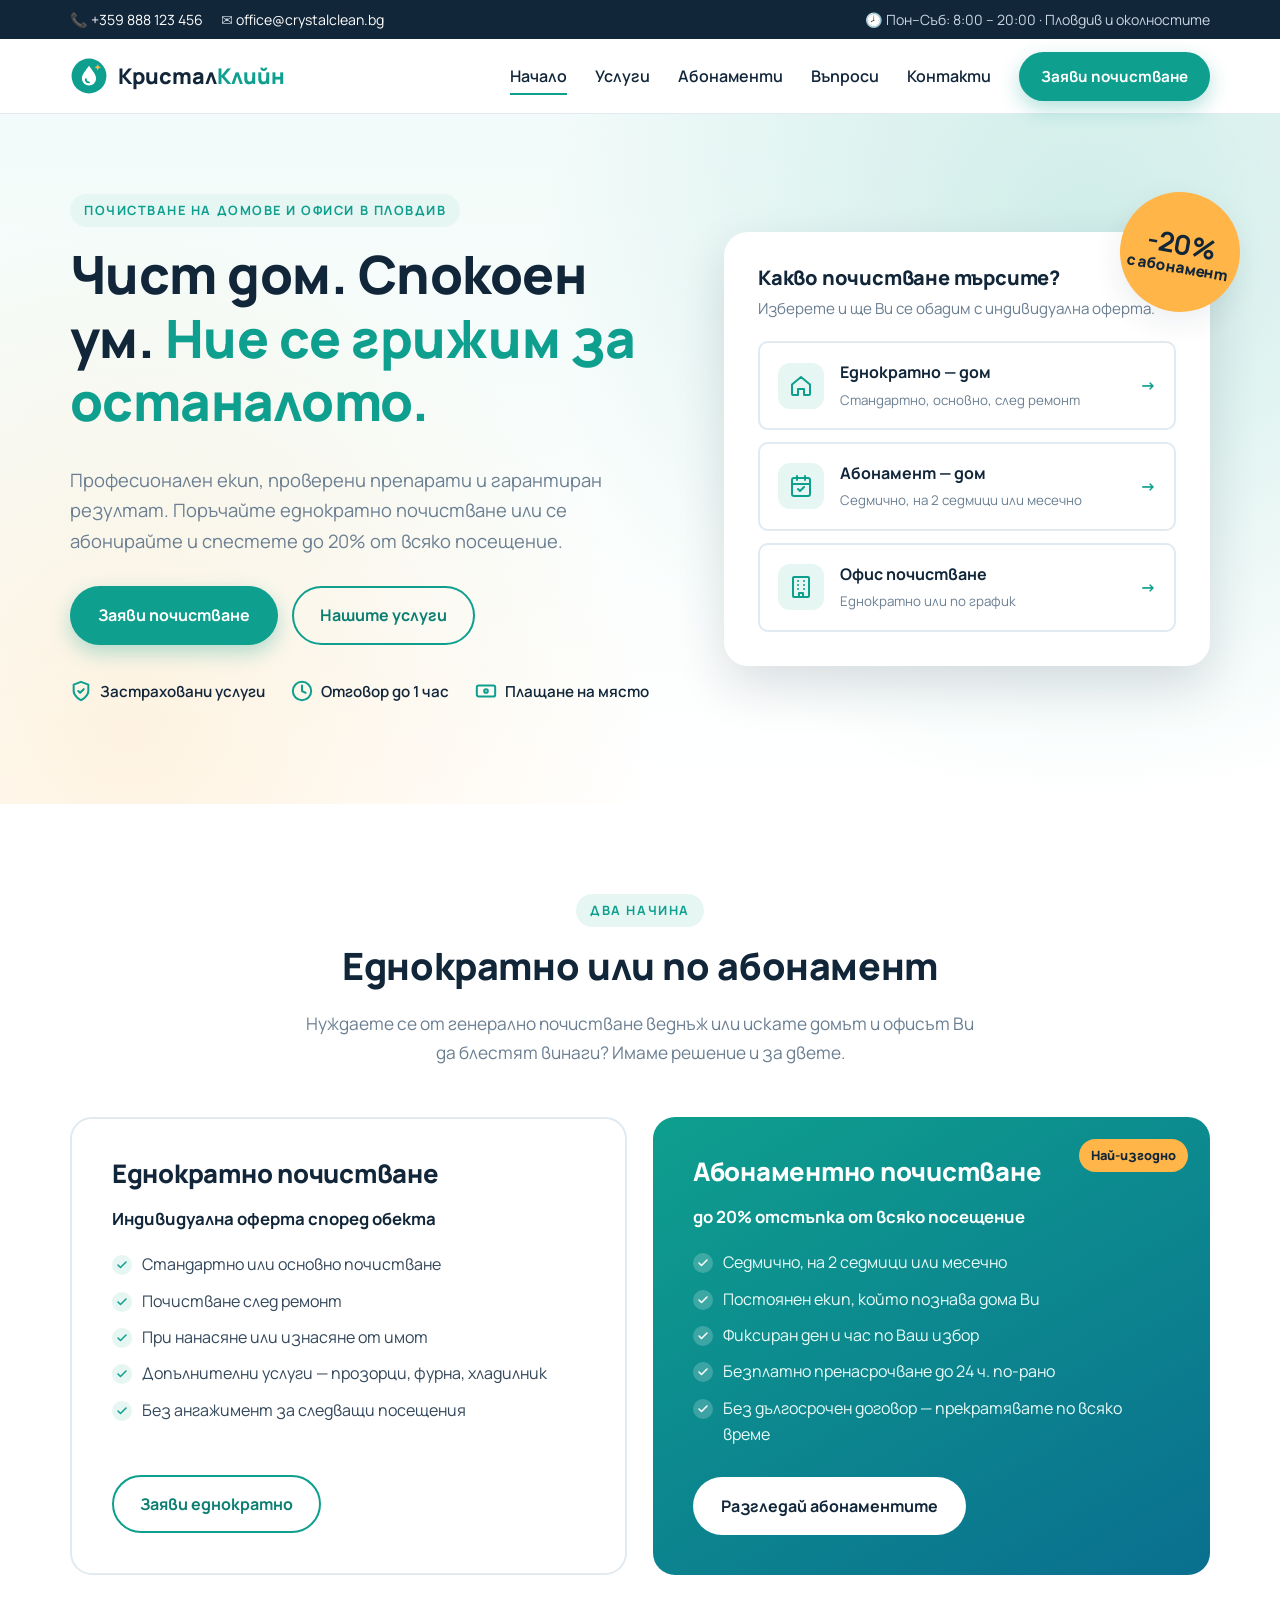
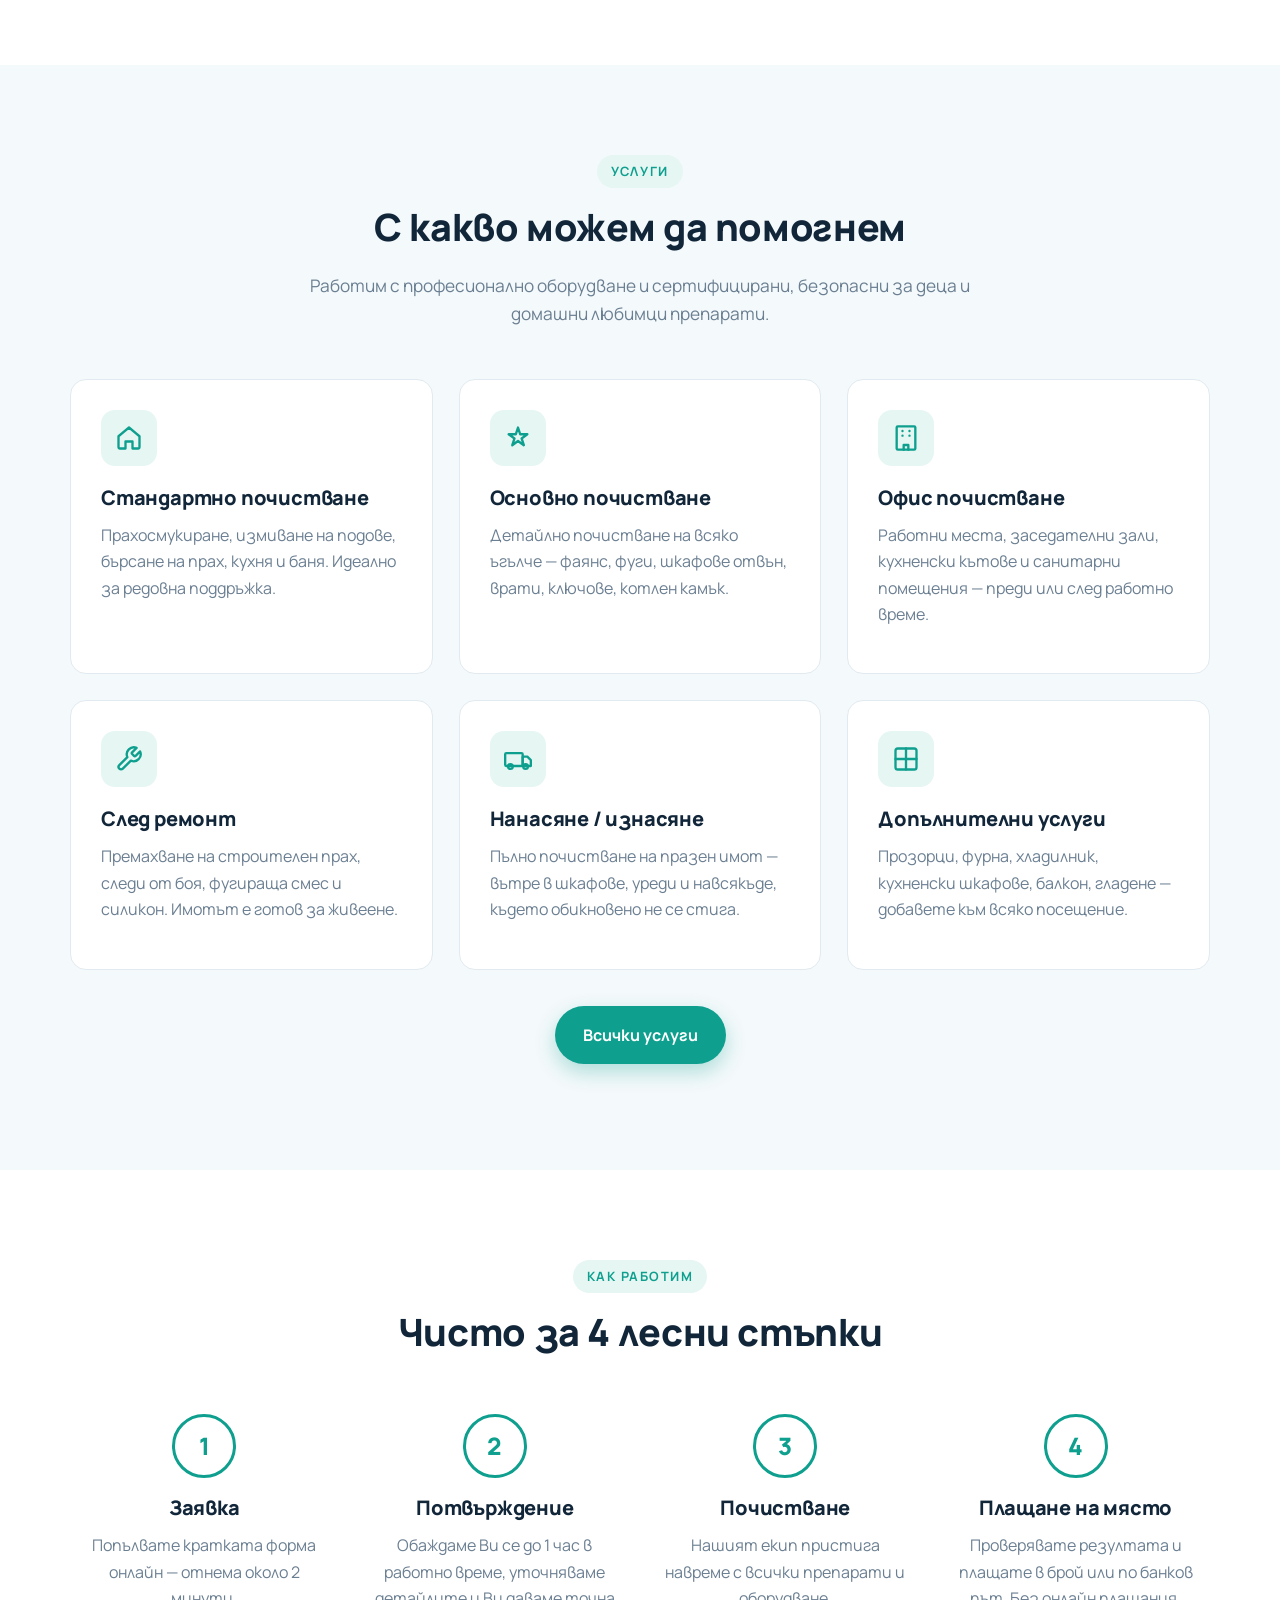
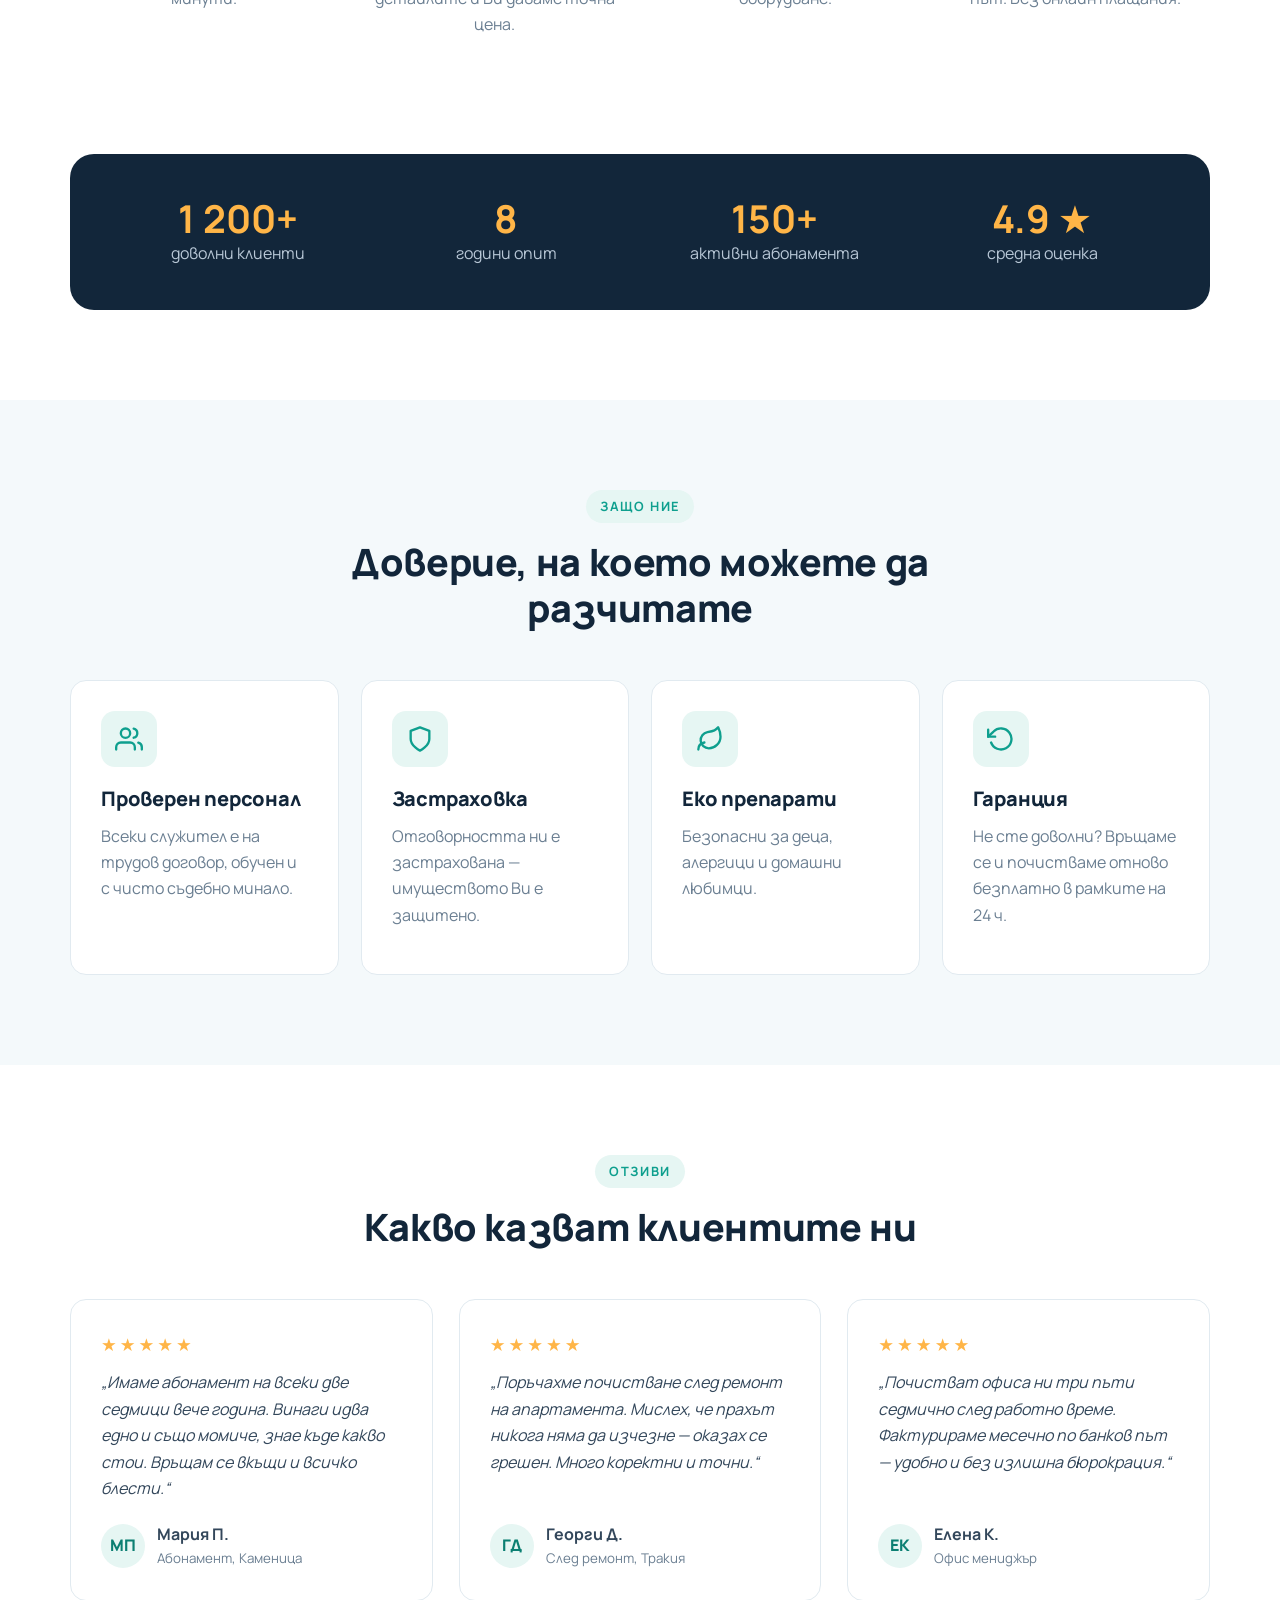
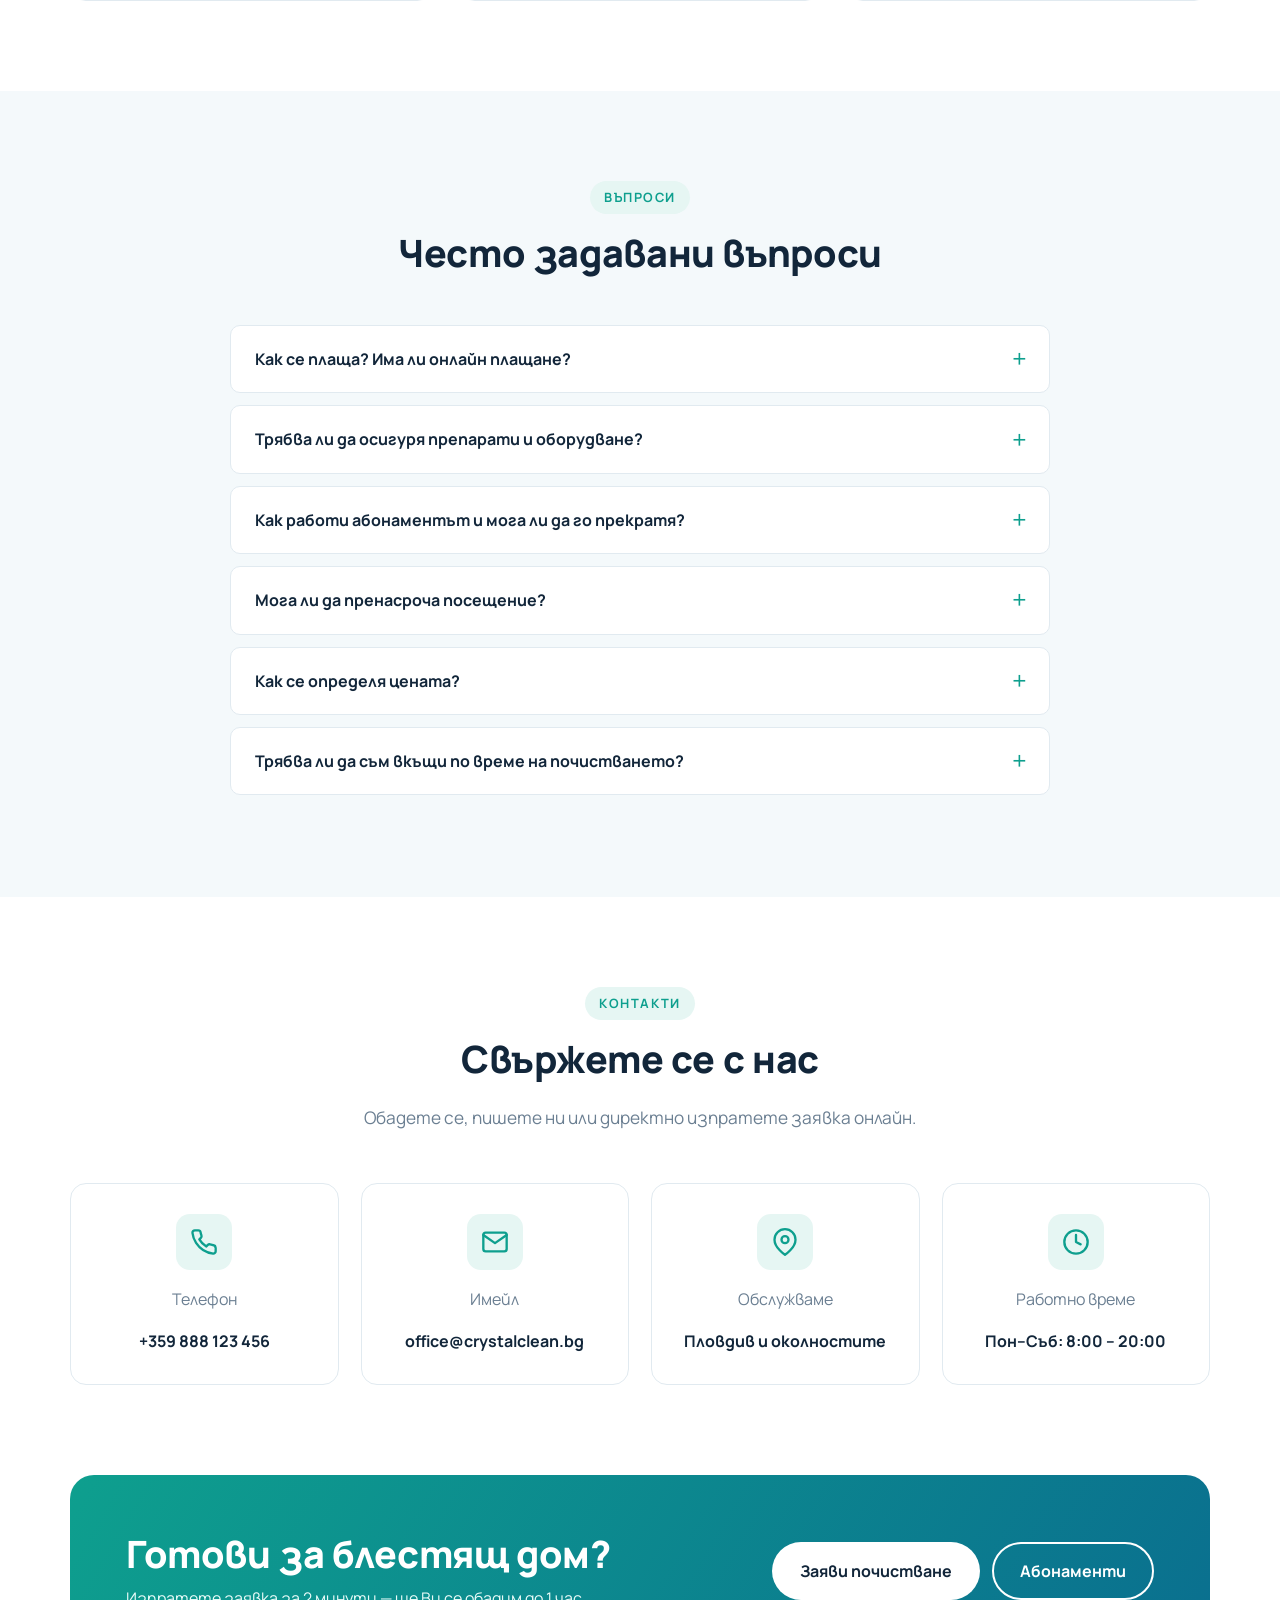
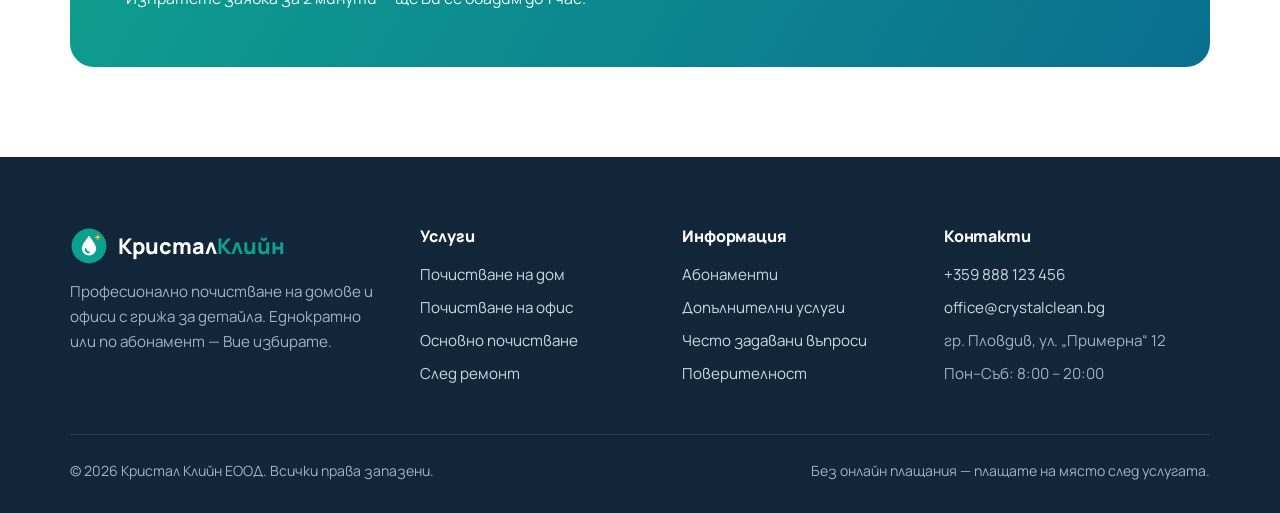
==== index.html @ bc9b981d "Премахнати всички цени — индивидуална оферта по телефона Co-Authored-By: Claude Opus 5.5 <noreply@an" ====
<!doctype html>
<html lang="bg">
<head>
  <meta charset="utf-8">
  <meta name="viewport" content="width=device-width, initial-scale=1">
  <title>Кристал Клийн — професионално почистване на домове и офиси в Пловдив</title>
  <meta name="description" content="Професионално почистване на домове и офиси в Пловдив. Еднократно или по абонамент с до 20% отстъпка. Безплатен оглед и оферта. Плащане на място.">
  <link rel="icon" href="favicon.svg" type="image/svg+xml">
  <link rel="preconnect" href="https://fonts.googleapis.com">
  <link rel="preconnect" href="https://fonts.gstatic.com" crossorigin>
  <link href="https://fonts.googleapis.com/css2?family=Manrope:wght@400;600;700;800&display=swap" rel="stylesheet">
  <link rel="stylesheet" href="css/style.css">
</head>
<body>
  <div id="site-header"></div>

  <main>
    <!-- HERO -->
    <section class="hero">
      <div class="container hero-grid">
        <div>
          <span class="eyebrow">Почистване на домове и офиси в Пловдив</span>
          <h1>Чист дом. Спокоен ум. <span>Ние се грижим за останалото.</span></h1>
          <p class="hero-lead">Професионален екип, проверени препарати и гарантиран резултат. Поръчайте еднократно почистване или се абонирайте и спестете до 20% от всяко посещение.</p>
          <div class="hero-actions">
            <a href="zayavka.html" class="btn btn-primary">Заяви почистване</a>
            <a href="uslugi.html" class="btn btn-outline">Нашите услуги</a>
          </div>
          <div class="hero-badges">
            <div><svg viewBox="0 0 24 24" fill="none" stroke="currentColor" stroke-width="2.2" stroke-linecap="round" stroke-linejoin="round"><path d="M12 22s8-4 8-10V5l-8-3-8 3v7c0 6 8 10 8 10z"/><polyline points="9 12 11 14 15 10"/></svg>Застраховани услуги</div>
            <div><svg viewBox="0 0 24 24" fill="none" stroke="currentColor" stroke-width="2.2" stroke-linecap="round" stroke-linejoin="round"><circle cx="12" cy="12" r="10"/><polyline points="12 6 12 12 16 14"/></svg>Отговор до 1 час</div>
            <div><svg viewBox="0 0 24 24" fill="none" stroke="currentColor" stroke-width="2.2" stroke-linecap="round" stroke-linejoin="round"><rect x="2" y="6" width="20" height="12" rx="2"/><circle cx="12" cy="12" r="2"/></svg>Плащане на място</div>
          </div>
        </div>

        <div class="hero-card">
          <div class="hero-art"><div><strong>-20%</strong>с абонамент</div></div>
          <h3>Какво почистване търсите?</h3>
          <p>Изберете и ще Ви се обадим с индивидуална оферта.</p>
          <div class="quick-choice">
            <a href="zayavka.html?mode=once&amp;property=home">
              <span class="qc-icon"><svg viewBox="0 0 24 24" fill="none" stroke="currentColor" stroke-width="2" stroke-linecap="round" stroke-linejoin="round"><path d="M3 10.5L12 3l9 7.5V20a1 1 0 0 1-1 1h-5v-6H9v6H4a1 1 0 0 1-1-1z"/></svg></span>
              <span><strong>Еднократно — дом</strong><small>Стандартно, основно, след ремонт</small></span>
              <span class="arrow">→</span>
            </a>
            <a href="zayavka.html?mode=subscription&amp;property=home">
              <span class="qc-icon"><svg viewBox="0 0 24 24" fill="none" stroke="currentColor" stroke-width="2" stroke-linecap="round" stroke-linejoin="round"><rect x="3" y="4" width="18" height="18" rx="2"/><line x1="16" y1="2" x2="16" y2="6"/><line x1="8" y1="2" x2="8" y2="6"/><line x1="3" y1="10" x2="21" y2="10"/><polyline points="9 15 11 17 15 13"/></svg></span>
              <span><strong>Абонамент — дом</strong><small>Седмично, на 2 седмици или месечно</small></span>
              <span class="arrow">→</span>
            </a>
            <a href="zayavka.html?mode=subscription&amp;property=office">
              <span class="qc-icon"><svg viewBox="0 0 24 24" fill="none" stroke="currentColor" stroke-width="2" stroke-linecap="round" stroke-linejoin="round"><rect x="4" y="2" width="16" height="20" rx="1"/><line x1="9" y1="6" x2="9" y2="6.01"/><line x1="15" y1="6" x2="15" y2="6.01"/><line x1="9" y1="10" x2="9" y2="10.01"/><line x1="15" y1="10" x2="15" y2="10.01"/><line x1="9" y1="14" x2="9" y2="14.01"/><line x1="15" y1="14" x2="15" y2="14.01"/><path d="M10 22v-4h4v4"/></svg></span>
              <span><strong>Офис почистване</strong><small>Еднократно или по график</small></span>
              <span class="arrow">→</span>
            </a>
          </div>
        </div>
      </div>
    </section>

    <!-- ЕДНОКРАТНО vs АБОНАМЕНТ -->
    <section class="section">
      <div class="container">
        <div class="section-head reveal">
          <span class="eyebrow">Два начина</span>
          <h2>Еднократно или по абонамент</h2>
          <p>Нуждаете се от генерално почистване веднъж или искате домът и офисът Ви да блестят винаги? Имаме решение и за двете.</p>
        </div>
        <div class="grid-2">
          <div class="mode-card one-time reveal">
            <h3>Еднократно почистване</h3>
            <p class="mode-price">Индивидуална оферта според обекта</p>
            <ul class="check-list">
              <li>Стандартно или основно почистване</li>
              <li>Почистване след ремонт</li>
              <li>При нанасяне или изнасяне от имот</li>
              <li>Допълнителни услуги — прозорци, фурна, хладилник</li>
              <li>Без ангажимент за следващи посещения</li>
            </ul>
            <a href="zayavka.html?mode=once" class="btn btn-outline">Заяви еднократно</a>
          </div>
          <div class="mode-card subscription reveal">
            <span class="ribbon">Най-изгодно</span>
            <h3>Абонаментно почистване</h3>
            <p class="mode-price">до 20% отстъпка от всяко посещение</p>
            <ul class="check-list">
              <li>Седмично, на 2 седмици или месечно</li>
              <li>Постоянен екип, който познава дома Ви</li>
              <li>Фиксиран ден и час по Ваш избор</li>
              <li>Безплатно пренасрочване до 24 ч. по-рано</li>
              <li>Без дългосрочен договор — прекратявате по всяко време</li>
            </ul>
            <a href="abonamenti.html" class="btn btn-light">Разгледай абонаментите</a>
          </div>
        </div>
      </div>
    </section>

    <!-- УСЛУГИ -->
    <section class="section section-soft">
      <div class="container">
        <div class="section-head reveal">
          <span class="eyebrow">Услуги</span>
          <h2>С какво можем да помогнем</h2>
          <p>Работим с професионално оборудване и сертифицирани, безопасни за деца и домашни любимци препарати.</p>
        </div>
        <div class="grid-3">
          <div class="card reveal">
            <div class="icon"><svg viewBox="0 0 24 24" fill="none" stroke="currentColor" stroke-width="2" stroke-linecap="round" stroke-linejoin="round"><path d="M3 10.5L12 3l9 7.5V20a1 1 0 0 1-1 1h-5v-6H9v6H4a1 1 0 0 1-1-1z"/></svg></div>
            <h3>Стандартно почистване</h3>
            <p>Прахосмукиране, измиване на подове, бърсане на прах, кухня и баня. Идеално за редовна поддръжка.</p>
          </div>
          <div class="card reveal">
            <div class="icon"><svg viewBox="0 0 24 24" fill="none" stroke="currentColor" stroke-width="2" stroke-linecap="round" stroke-linejoin="round"><path d="M12 3l1.9 5.8H20l-4.9 3.6 1.9 5.8L12 14.6l-4.9 3.6 1.9-5.8L4 8.8h6.1z"/></svg></div>
            <h3>Основно почистване</h3>
            <p>Детайлно почистване на всяко ъгълче — фаянс, фуги, шкафове отвън, врати, ключове, котлен камък.</p>
          </div>
          <div class="card reveal">
            <div class="icon"><svg viewBox="0 0 24 24" fill="none" stroke="currentColor" stroke-width="2" stroke-linecap="round" stroke-linejoin="round"><rect x="4" y="2" width="16" height="20" rx="1"/><line x1="9" y1="6" x2="9" y2="6.01"/><line x1="15" y1="6" x2="15" y2="6.01"/><line x1="9" y1="10" x2="9" y2="10.01"/><line x1="15" y1="10" x2="15" y2="10.01"/><path d="M10 22v-4h4v4"/></svg></div>
            <h3>Офис почистване</h3>
            <p>Работни места, заседателни зали, кухненски кътове и санитарни помещения — преди или след работно време.</p>
          </div>
          <div class="card reveal">
            <div class="icon"><svg viewBox="0 0 24 24" fill="none" stroke="currentColor" stroke-width="2" stroke-linecap="round" stroke-linejoin="round"><path d="M14.7 6.3a1 1 0 0 0 0 1.4l1.6 1.6a1 1 0 0 0 1.4 0l3.8-3.8a6 6 0 0 1-7.9 7.9l-6.9 6.9a2.1 2.1 0 0 1-3-3l6.9-6.9a6 6 0 0 1 7.9-7.9z"/></svg></div>
            <h3>След ремонт</h3>
            <p>Премахване на строителен прах, следи от боя, фугираща смес и силикон. Имотът е готов за живеене.</p>
          </div>
          <div class="card reveal">
            <div class="icon"><svg viewBox="0 0 24 24" fill="none" stroke="currentColor" stroke-width="2" stroke-linecap="round" stroke-linejoin="round"><rect x="1" y="7" width="15" height="11" rx="1"/><path d="M16 10h4l3 3v5h-7z"/><circle cx="5.5" cy="18.5" r="2"/><circle cx="18.5" cy="18.5" r="2"/></svg></div>
            <h3>Нанасяне / изнасяне</h3>
            <p>Пълно почистване на празен имот — вътре в шкафове, уреди и навсякъде, където обикновено не се стига.</p>
          </div>
          <div class="card reveal">
            <div class="icon"><svg viewBox="0 0 24 24" fill="none" stroke="currentColor" stroke-width="2" stroke-linecap="round" stroke-linejoin="round"><rect x="3" y="3" width="18" height="18" rx="2"/><line x1="12" y1="3" x2="12" y2="21"/><line x1="3" y1="12" x2="21" y2="12"/></svg></div>
            <h3>Допълнителни услуги</h3>
            <p>Прозорци, фурна, хладилник, кухненски шкафове, балкон, гладене — добавете към всяко посещение.</p>
          </div>
        </div>
        <p style="text-align:center;margin-top:36px"><a href="uslugi.html" class="btn btn-primary">Всички услуги</a></p>
      </div>
    </section>

    <!-- КАК РАБОТИМ -->
    <section class="section">
      <div class="container">
        <div class="section-head reveal">
          <span class="eyebrow">Как работим</span>
          <h2>Чисто за 4 лесни стъпки</h2>
        </div>
        <div class="grid-4 steps">
          <div class="step reveal"><div class="step-num">1</div><h3>Заявка</h3><p>Попълвате кратката форма онлайн — отнема около 2 минути.</p></div>
          <div class="step reveal"><div class="step-num">2</div><h3>Потвърждение</h3><p>Обаждаме Ви се до 1 час в работно време, уточняваме детайлите и Ви даваме точна цена.</p></div>
          <div class="step reveal"><div class="step-num">3</div><h3>Почистване</h3><p>Нашият екип пристига навреме с всички препарати и оборудване.</p></div>
          <div class="step reveal"><div class="step-num">4</div><h3>Плащане на място</h3><p>Проверявате резултата и плащате в брой или по банков път. Без онлайн плащания.</p></div>
        </div>
      </div>
    </section>

    <!-- СТАТИСТИКА -->
    <section class="section" style="padding-top:0">
      <div class="container">
        <div class="stats reveal">
          <div><strong>1 200+</strong><span>доволни клиенти</span></div>
          <div><strong>8</strong><span>години опит</span></div>
          <div><strong>150+</strong><span>активни абонамента</span></div>
          <div><strong>4.9 ★</strong><span>средна оценка</span></div>
        </div>
      </div>
    </section>

    <!-- ЗАЩО НИЕ -->
    <section class="section section-soft">
      <div class="container">
        <div class="section-head reveal">
          <span class="eyebrow">Защо ние</span>
          <h2>Доверие, на което можете да разчитате</h2>
        </div>
        <div class="grid-4">
          <div class="card reveal"><div class="icon"><svg viewBox="0 0 24 24" fill="none" stroke="currentColor" stroke-width="2" stroke-linecap="round" stroke-linejoin="round"><path d="M17 21v-2a4 4 0 0 0-4-4H5a4 4 0 0 0-4 4v2"/><circle cx="9" cy="7" r="4"/><path d="M23 21v-2a4 4 0 0 0-3-3.9"/><path d="M16 3.1a4 4 0 0 1 0 7.8"/></svg></div><h3>Проверен персонал</h3><p>Всеки служител е на трудов договор, обучен и с чисто съдебно минало.</p></div>
          <div class="card reveal"><div class="icon"><svg viewBox="0 0 24 24" fill="none" stroke="currentColor" stroke-width="2" stroke-linecap="round" stroke-linejoin="round"><path d="M12 22s8-4 8-10V5l-8-3-8 3v7c0 6 8 10 8 10z"/></svg></div><h3>Застраховка</h3><p>Отговорността ни е застрахована — имуществото Ви е защитено.</p></div>
          <div class="card reveal"><div class="icon"><svg viewBox="0 0 24 24" fill="none" stroke="currentColor" stroke-width="2" stroke-linecap="round" stroke-linejoin="round"><path d="M11 20A7 7 0 0 1 9.8 6.1C15.5 5 17 4.5 19 2c1 2 2 4.2 2 8 0 5.5-4.8 10-10 10z"/><path d="M2 21c0-3 1.9-5.4 5.2-6"/></svg></div><h3>Еко препарати</h3><p>Безопасни за деца, алергици и домашни любимци.</p></div>
          <div class="card reveal"><div class="icon"><svg viewBox="0 0 24 24" fill="none" stroke="currentColor" stroke-width="2" stroke-linecap="round" stroke-linejoin="round"><polyline points="1 4 1 10 7 10"/><path d="M3.5 15a9 9 0 1 0 2.1-9.4L1 10"/></svg></div><h3>Гаранция</h3><p>Не сте доволни? Връщаме се и почистваме отново безплатно в рамките на 24 ч.</p></div>
        </div>
      </div>
    </section>

    <!-- ОТЗИВИ -->
    <section class="section">
      <div class="container">
        <div class="section-head reveal">
          <span class="eyebrow">Отзиви</span>
          <h2>Какво казват клиентите ни</h2>
        </div>
        <div class="grid-3">
          <div class="card testimonial reveal">
            <div class="stars">★★★★★</div>
            <blockquote>„Имаме абонамент на всеки две седмици вече година. Винаги идва едно и също момиче, знае къде какво стои. Връщам се вкъщи и всичко блести.“</blockquote>
            <div class="who"><span class="avatar">МП</span><div><strong>Мария П.</strong><small>Абонамент, Каменица</small></div></div>
          </div>
          <div class="card testimonial reveal">
            <div class="stars">★★★★★</div>
            <blockquote>„Поръчахме почистване след ремонт на апартамента. Мислех, че прахът никога няма да изчезне — оказах се грешен. Много коректни и точни.“</blockquote>
            <div class="who"><span class="avatar">ГД</span><div><strong>Георги Д.</strong><small>След ремонт, Тракия</small></div></div>
          </div>
          <div class="card testimonial reveal">
            <div class="stars">★★★★★</div>
            <blockquote>„Почистват офиса ни три пъти седмично след работно време. Фактурираме месечно по банков път — удобно и без излишна бюрокрация.“</blockquote>
            <div class="who"><span class="avatar">ЕК</span><div><strong>Елена К.</strong><small>Офис мениджър</small></div></div>
          </div>
        </div>
      </div>
    </section>

    <!-- FAQ -->
    <section class="section section-soft" id="faq">
      <div class="container">
        <div class="section-head reveal">
          <span class="eyebrow">Въпроси</span>
          <h2>Често задавани въпроси</h2>
        </div>
        <div class="faq">
          <details>
            <summary>Как се плаща? Има ли онлайн плащане?</summary>
            <p>Не приемаме онлайн плащания. Плащате на място след приключване на почистването — в брой или по банков път. За фирми издаваме фактура, а абонаментите за офиси могат да се фактурират веднъж месечно.</p>
          </details>
          <details>
            <summary>Трябва ли да осигуря препарати и оборудване?</summary>
            <p>Не. Екипът ни носи всичко необходимо — професионални прахосмукачки, парочистачки, микрофибърни кърпи и препарати. Ако предпочитате да използваме Ваши препарати, просто ни кажете.</p>
          </details>
          <details>
            <summary>Как работи абонаментът и мога ли да го прекратя?</summary>
            <p>Избирате честота (седмично, на 2 седмици или месечно), ден и час. Получавате отстъпка от 10% до 20% от всяко посещение и плащате след всяко почистване или веднъж месечно. Няма минимален срок — можете да прекратите или паузирате по всяко време с предизвестие от 7 дни.</p>
          </details>
          <details>
            <summary>Мога ли да пренасроча посещение?</summary>
            <p>Да. Пренасрочването е безплатно, ако ни уведомите поне 24 часа предварително. При по-късно отлагане може да бъде начислена такса за отлагане.</p>
          </details>
          <details>
            <summary>Как се определя цената?</summary>
            <p>Цената зависи от площта, вида почистване и допълнителните услуги. След като получим заявката Ви, се обаждаме и Ви даваме точна цена, а при по-големи или нестандартни обекти — след безплатен оглед.</p>
          </details>
          <details>
            <summary>Трябва ли да съм вкъщи по време на почистването?</summary>
            <p>Не е задължително. Много от абонатите ни оставят ключ или код за достъп. Служителите ни са проверени, а отговорността ни е застрахована.</p>
          </details>
        </div>
      </div>
    </section>

    <!-- КОНТАКТИ -->
    <section class="section" id="kontakti">
      <div class="container">
        <div class="section-head reveal">
          <span class="eyebrow">Контакти</span>
          <h2>Свържете се с нас</h2>
          <p>Обадете се, пишете ни или директно изпратете заявка онлайн.</p>
        </div>
        <div class="contact-grid">
          <div class="card contact-item reveal">
            <div class="icon"><svg viewBox="0 0 24 24" fill="none" stroke="currentColor" stroke-width="2" stroke-linecap="round" stroke-linejoin="round"><path d="M22 16.9v3a2 2 0 0 1-2.2 2 19.8 19.8 0 0 1-8.6-3.1 19.5 19.5 0 0 1-6-6A19.8 19.8 0 0 1 2.1 4.2 2 2 0 0 1 4.1 2h3a2 2 0 0 1 2 1.7c.1.9.4 1.8.7 2.7a2 2 0 0 1-.5 2.1L8 9.8a16 16 0 0 0 6 6l1.3-1.3a2 2 0 0 1 2.1-.4c.9.3 1.8.6 2.7.7a2 2 0 0 1 1.7 2z"/></svg></div>
            <p>Телефон</p><a data-cfg="phone" href="#"></a>
          </div>
          <div class="card contact-item reveal">
            <div class="icon"><svg viewBox="0 0 24 24" fill="none" stroke="currentColor" stroke-width="2" stroke-linecap="round" stroke-linejoin="round"><rect x="2" y="4" width="20" height="16" rx="2"/><polyline points="22 6 12 13 2 6"/></svg></div>
            <p>Имейл</p><a data-cfg="email" href="#"></a>
          </div>
          <div class="card contact-item reveal">
            <div class="icon"><svg viewBox="0 0 24 24" fill="none" stroke="currentColor" stroke-width="2" stroke-linecap="round" stroke-linejoin="round"><path d="M21 10c0 7-9 13-9 13s-9-6-9-13a9 9 0 0 1 18 0z"/><circle cx="12" cy="10" r="3"/></svg></div>
            <p>Обслужваме</p><strong data-cfg="serviceArea"></strong>
          </div>
          <div class="card contact-item reveal">
            <div class="icon"><svg viewBox="0 0 24 24" fill="none" stroke="currentColor" stroke-width="2" stroke-linecap="round" stroke-linejoin="round"><circle cx="12" cy="12" r="10"/><polyline points="12 6 12 12 16 14"/></svg></div>
            <p>Работно време</p><strong data-cfg="workHours"></strong>
          </div>
        </div>
      </div>
    </section>

    <!-- CTA -->
    <section class="section" style="padding-top:0">
      <div class="container">
        <div class="cta reveal">
          <div>
            <h2>Готови за блестящ дом?</h2>
            <p>Изпратете заявка за 2 минути — ще Ви се обадим до 1 час.</p>
          </div>
          <div class="cta-actions">
            <a href="zayavka.html" class="btn btn-light">Заяви почистване</a>
            <a href="abonamenti.html" class="btn btn-outline">Абонаменти</a>
          </div>
        </div>
      </div>
    </section>
  </main>

  <div id="site-footer"></div>

  <script src="js/config.js"></script>
  <script src="js/main.js"></script>
</body>
</html>
---- css/style.css ----
/* ==========================================================
   Кристал Клийн — основни стилове
   ========================================================== */

:root {
  --primary: #0e9f8e;
  --primary-dark: #0b7f72;
  --primary-light: #e6f6f3;
  --accent: #ffb547;
  --navy: #12263a;
  --text: #33475b;
  --muted: #6b7f92;
  --bg: #ffffff;
  --bg-soft: #f4f9fb;
  --border: #e1eaf0;
  --danger: #d64545;
  --radius: 16px;
  --radius-sm: 10px;
  --shadow: 0 10px 30px rgba(18, 38, 58, 0.08);
  --shadow-lg: 0 20px 50px rgba(18, 38, 58, 0.14);
  --container: 1180px;
}

*,
*::before,
*::after { box-sizing: border-box; }

html { scroll-behavior: smooth; scroll-padding-top: 90px; }

body {
  margin: 0;
  font-family: "Manrope", system-ui, -apple-system, "Segoe UI", Roboto, sans-serif;
  font-size: 16px;
  line-height: 1.65;
  color: var(--text);
  background: var(--bg);
  -webkit-font-smoothing: antialiased;
}

img, svg { display: block; max-width: 100%; }

a { color: var(--primary-dark); text-decoration: none; }
a:hover { text-decoration: underline; }

h1, h2, h3, h4 {
  color: var(--navy);
  line-height: 1.2;
  margin: 0 0 0.6em;
  font-weight: 800;
  letter-spacing: -0.01em;
}
h1 { font-size: clamp(2rem, 4.5vw, 3.3rem); }
h2 { font-size: clamp(1.6rem, 3vw, 2.35rem); }
h3 { font-size: 1.25rem; }
p { margin: 0 0 1em; }

.container {
  width: 100%;
  max-width: var(--container);
  margin: 0 auto;
  padding: 0 20px;
}

.section { padding: 90px 0; }
.section-soft { background: var(--bg-soft); }
.section-head { max-width: 680px; margin: 0 auto 50px; text-align: center; }
.section-head p { color: var(--muted); font-size: 1.08rem; }

.eyebrow {
  display: inline-block;
  font-size: 0.8rem;
  font-weight: 700;
  text-transform: uppercase;
  letter-spacing: 0.12em;
  color: var(--primary);
  background: var(--primary-light);
  padding: 6px 14px;
  border-radius: 999px;
  margin-bottom: 16px;
}

/* ---------- Бутони ---------- */
.btn {
  display: inline-flex;
  align-items: center;
  justify-content: center;
  gap: 8px;
  font: inherit;
  font-weight: 700;
  padding: 14px 26px;
  border-radius: 999px;
  border: 2px solid transparent;
  cursor: pointer;
  transition: transform 0.15s, box-shadow 0.15s, background 0.15s, color 0.15s;
  text-decoration: none !important;
  white-space: nowrap;
}
.btn:hover { transform: translateY(-2px); }
.btn-primary { background: var(--primary); color: #fff; box-shadow: 0 8px 20px rgba(14, 159, 142, 0.3); }
.btn-primary:hover { background: var(--primary-dark); }
.btn-outline { border-color: var(--primary); color: var(--primary-dark); background: transparent; }
.btn-outline:hover { background: var(--primary-light); }
.btn-light { background: #fff; color: var(--navy); }
.btn-sm { padding: 10px 20px; font-size: 0.95rem; }
.btn-block { width: 100%; }
.btn[disabled] { opacity: 0.6; cursor: not-allowed; transform: none; }

/* ---------- Хедър ---------- */
.topbar {
  background: var(--navy);
  color: #c9d6e2;
  font-size: 0.88rem;
}
.topbar .container {
  display: flex;
  justify-content: space-between;
  gap: 16px;
  padding-top: 8px;
  padding-bottom: 8px;
  flex-wrap: wrap;
}
.topbar a { color: #fff; }
.topbar span + span { margin-left: 18px; }

.site-header {
  position: sticky;
  top: 0;
  z-index: 50;
  background: rgba(255, 255, 255, 0.95);
  backdrop-filter: blur(8px);
  border-bottom: 1px solid var(--border);
}
.nav {
  display: flex;
  align-items: center;
  justify-content: space-between;
  height: 74px;
}
.logo {
  display: flex;
  align-items: center;
  gap: 10px;
  font-size: 1.35rem;
  font-weight: 800;
  color: var(--navy);
  text-decoration: none !important;
}
.logo b { color: var(--primary); font-weight: 800; }
.logo svg { width: 38px; height: 38px; }

.nav-links { display: flex; align-items: center; gap: 28px; }
.nav-links a:not(.btn) {
  color: var(--navy);
  font-weight: 600;
  position: relative;
  text-decoration: none;
}
.nav-links a:not(.btn)::after {
  content: "";
  position: absolute;
  left: 0; right: 0; bottom: -6px;
  height: 2px;
  background: var(--primary);
  transform: scaleX(0);
  transition: transform 0.2s;
}
.nav-links a:not(.btn):hover::after,
.nav-links a.active::after { transform: scaleX(1); }

.nav-toggle {
  display: none;
  flex-direction: column;
  gap: 5px;
  background: none;
  border: 0;
  padding: 8px;
  cursor: pointer;
}
.nav-toggle span { width: 26px; height: 3px; border-radius: 2px; background: var(--navy); transition: 0.2s; }

/* ---------- Hero ---------- */
.hero {
  position: relative;
  padding: 80px 0 100px;
  background:
    radial-gradient(circle at 85% 20%, rgba(14, 159, 142, 0.16), transparent 45%),
    radial-gradient(circle at 10% 90%, rgba(255, 181, 71, 0.16), transparent 40%),
    linear-gradient(180deg, #f2fbf9, #fff);
  overflow: hidden;
}
.hero-grid {
  display: grid;
  grid-template-columns: 1.1fr 0.9fr;
  gap: 60px;
  align-items: center;
}
.hero h1 span { color: var(--primary); }
.hero-lead { font-size: 1.15rem; color: var(--muted); max-width: 540px; }
.hero-actions { display: flex; gap: 14px; flex-wrap: wrap; margin: 30px 0 34px; }
.hero-badges { display: flex; gap: 26px; flex-wrap: wrap; }
.hero-badges div { display: flex; align-items: center; gap: 8px; font-weight: 600; color: var(--navy); font-size: 0.95rem; }
.hero-badges svg { width: 22px; height: 22px; color: var(--primary); flex-shrink: 0; }

.hero-card {
  background: #fff;
  border-radius: 24px;
  box-shadow: var(--shadow-lg);
  padding: 34px;
  position: relative;
}
.hero-card h3 { margin-bottom: 6px; }
.hero-card > p { color: var(--muted); font-size: 0.95rem; }
.hero-art {
  position: absolute;
  top: -40px;
  right: -30px;
  width: 120px;
  height: 120px;
  border-radius: 50%;
  background: var(--accent);
  display: grid;
  place-items: center;
  color: var(--navy);
  font-weight: 800;
  text-align: center;
  line-height: 1.15;
  font-size: 0.95rem;
  box-shadow: var(--shadow);
  transform: rotate(10deg);
}
.hero-art strong { display: block; font-size: 1.7rem; }

.quick-choice { display: grid; gap: 12px; margin-top: 20px; }
.quick-choice a {
  display: flex;
  align-items: center;
  gap: 16px;
  padding: 16px 18px;
  border: 2px solid var(--border);
  border-radius: var(--radius-sm);
  color: var(--navy);
  text-decoration: none;
  transition: border-color 0.15s, background 0.15s;
}
.quick-choice a:hover { border-color: var(--primary); background: var(--primary-light); }
.quick-choice .qc-icon {
  width: 46px; height: 46px;
  flex-shrink: 0;
  border-radius: 12px;
  background: var(--primary-light);
  color: var(--primary);
  display: grid;
  place-items: center;
}
.quick-choice .qc-icon svg { width: 24px; height: 24px; }
.quick-choice strong { display: block; }
.quick-choice small { color: var(--muted); }
.quick-choice .arrow { margin-left: auto; color: var(--primary); font-weight: 800; }

/* ---------- Карти ---------- */
.grid-3 { display: grid; grid-template-columns: repeat(3, 1fr); gap: 26px; }
.grid-2 { display: grid; grid-template-columns: repeat(2, 1fr); gap: 26px; }
.grid-4 { display: grid; grid-template-columns: repeat(4, 1fr); gap: 22px; }

.card {
  background: #fff;
  border: 1px solid var(--border);
  border-radius: var(--radius);
  padding: 30px;
  transition: transform 0.2s, box-shadow 0.2s;
}
.card:hover { transform: translateY(-4px); box-shadow: var(--shadow); }
.card p { color: var(--muted); }
.card .icon {
  width: 56px; height: 56px;
  border-radius: 14px;
  background: var(--primary-light);
  color: var(--primary);
  display: grid;
  place-items: center;
  margin-bottom: 20px;
}
.card .icon svg { width: 28px; height: 28px; }
.card .price-tag { font-weight: 800; color: var(--navy); font-size: 1.1rem; }
.card .price-tag span { color: var(--muted); font-weight: 600; font-size: 0.9rem; }

.check-list { list-style: none; padding: 0; margin: 0 0 1.2em; }
.check-list li {
  position: relative;
  padding-left: 30px;
  margin-bottom: 10px;
}
.check-list li::before {
  content: "";
  position: absolute;
  left: 0; top: 4px;
  width: 20px; height: 20px;
  border-radius: 50%;
  background: var(--primary-light) url("data:image/svg+xml,%3Csvg xmlns='http://www.w3.org/2000/svg' viewBox='0 0 24 24' fill='none' stroke='%230e9f8e' stroke-width='3' stroke-linecap='round' stroke-linejoin='round'%3E%3Cpolyline points='20 6 9 17 4 12'/%3E%3C/svg%3E") center / 12px no-repeat;
}

/* Еднократно vs абонамент */
.mode-card {
  border-radius: 22px;
  padding: 40px;
  display: flex;
  flex-direction: column;
}
.mode-card.one-time { background: #fff; border: 2px solid var(--border); }
.mode-card.subscription {
  background: linear-gradient(150deg, var(--primary), #0a6f8f);
  color: #e8fbf8;
  position: relative;
}
.mode-card.subscription h3,
.mode-card.subscription .mode-price { color: #fff; }
.mode-card.subscription .check-list li::before { background-color: rgba(255, 255, 255, 0.2); background-image: url("data:image/svg+xml,%3Csvg xmlns='http://www.w3.org/2000/svg' viewBox='0 0 24 24' fill='none' stroke='white' stroke-width='3' stroke-linecap='round' stroke-linejoin='round'%3E%3Cpolyline points='20 6 9 17 4 12'/%3E%3C/svg%3E"); }
.mode-card h3 { font-size: 1.6rem; }
.mode-card .mode-price { font-size: 1.05rem; font-weight: 700; margin-bottom: 18px; color: var(--navy); }
.mode-card .btn { margin-top: auto; align-self: flex-start; }
.ribbon {
  position: absolute;
  top: 22px; right: 22px;
  background: var(--accent);
  color: var(--navy);
  font-weight: 800;
  font-size: 0.8rem;
  padding: 6px 12px;
  border-radius: 999px;
}

/* ---------- Стъпки ---------- */
.steps { counter-reset: step; }
.step { text-align: center; padding: 10px 14px; }
.step-num {
  width: 64px; height: 64px;
  margin: 0 auto 18px;
  border-radius: 50%;
  background: #fff;
  border: 3px solid var(--primary);
  color: var(--primary);
  font-size: 1.5rem;
  font-weight: 800;
  display: grid;
  place-items: center;
}
.step p { color: var(--muted); }

/* ---------- Статистика ---------- */
.stats {
  background: var(--navy);
  color: #fff;
  border-radius: 24px;
  padding: 44px;
  display: grid;
  grid-template-columns: repeat(4, 1fr);
  gap: 20px;
  text-align: center;
}
.stats strong { display: block; font-size: 2.4rem; color: var(--accent); line-height: 1.1; }
.stats span { color: #b8c7d6; }

/* ---------- Отзиви ---------- */
.testimonial { display: flex; flex-direction: column; }
.testimonial .stars { color: var(--accent); letter-spacing: 3px; margin-bottom: 10px; font-size: 1.1rem; }
.testimonial blockquote { margin: 0 0 20px; font-style: italic; color: var(--text); }
.testimonial .who { margin-top: auto; display: flex; align-items: center; gap: 12px; }
.avatar {
  width: 44px; height: 44px;
  border-radius: 50%;
  background: var(--primary-light);
  color: var(--primary-dark);
  font-weight: 800;
  display: grid;
  place-items: center;
}
.testimonial .who small { display: block; color: var(--muted); }

/* ---------- FAQ ---------- */
.faq { max-width: 820px; margin: 0 auto; }
.faq details {
  background: #fff;
  border: 1px solid var(--border);
  border-radius: var(--radius-sm);
  margin-bottom: 12px;
  overflow: hidden;
}
.faq summary {
  cursor: pointer;
  padding: 20px 56px 20px 24px;
  font-weight: 700;
  color: var(--navy);
  list-style: none;
  position: relative;
}
.faq summary::-webkit-details-marker { display: none; }
.faq summary::after {
  content: "+";
  position: absolute;
  right: 22px; top: 50%;
  transform: translateY(-50%);
  font-size: 1.6rem;
  color: var(--primary);
  font-weight: 400;
  transition: transform 0.2s;
}
.faq details[open] summary::after { transform: translateY(-50%) rotate(45deg); }
.faq details p { padding: 0 24px 20px; margin: 0; color: var(--muted); }

/* ---------- CTA ---------- */
.cta {
  background: linear-gradient(120deg, var(--primary), #0a6f8f);
  border-radius: 24px;
  padding: 56px;
  color: #e8fbf8;
  display: flex;
  justify-content: space-between;
  align-items: center;
  gap: 30px;
  flex-wrap: wrap;
}
.cta h2 { color: #fff; margin-bottom: 8px; }
.cta p { margin: 0; }
.cta-actions { display: flex; gap: 12px; flex-wrap: wrap; }
.cta .btn-outline { border-color: #fff; color: #fff; }
.cta .btn-outline:hover { background: rgba(255, 255, 255, 0.12); }

/* ---------- Page hero ---------- */
.page-hero {
  padding: 70px 0 60px;
  background: linear-gradient(180deg, #f2fbf9, #fff);
  text-align: center;
}
.page-hero p { color: var(--muted); font-size: 1.1rem; max-width: 680px; margin: 0 auto; }

/* ---------- Ценови таблици ---------- */
.table-wrap { overflow-x: auto; border-radius: var(--radius); border: 1px solid var(--border); background: #fff; }
.price-table { width: 100%; border-collapse: collapse; min-width: 560px; }
.price-table th,
.price-table td { padding: 16px 20px; text-align: left; border-bottom: 1px solid var(--border); }
.price-table th { background: var(--bg-soft); color: var(--navy); font-size: 0.9rem; text-transform: uppercase; letter-spacing: 0.04em; }
.price-table tr:last-child td { border-bottom: 0; }
.price-table td:last-child { font-weight: 800; color: var(--navy); white-space: nowrap; }
.price-table small { display: block; color: var(--muted); }

.note {
  display: flex;
  gap: 14px;
  align-items: flex-start;
  background: #fff8ea;
  border: 1px solid #ffe2ad;
  border-radius: var(--radius-sm);
  padding: 18px 20px;
  color: #6a4b12;
}
.note svg { width: 24px; height: 24px; flex-shrink: 0; color: #d88b0b; }
.note p { margin: 0; }
.note.info { background: var(--primary-light); border-color: #bfe8e1; color: #0b5a51; }
.note.info svg { color: var(--primary); }

/* ---------- Абонаментни планове ---------- */
.plan {
  background: #fff;
  border: 2px solid var(--border);
  border-radius: 22px;
  padding: 34px 30px;
  display: flex;
  flex-direction: column;
  position: relative;
}
.plan.featured { border-color: var(--primary); box-shadow: var(--shadow-lg); transform: translateY(-8px); }
.plan .ribbon { top: -14px; right: 50%; transform: translateX(50%); }
.plan h3 { margin-bottom: 4px; }
.plan .plan-sub { color: var(--muted); margin-bottom: 20px; }
.plan .discount {
  font-size: 2.8rem;
  font-weight: 800;
  color: var(--primary);
  line-height: 1;
  margin-bottom: 24px;
}
.plan .discount small { font-size: 1rem; color: var(--muted); font-weight: 600; }
.plan .btn { margin-top: auto; }

/* ---------- Форма за заявка ---------- */
.booking-layout {
  display: grid;
  grid-template-columns: 1fr 380px;
  gap: 34px;
  align-items: start;
}
.form-card {
  background: #fff;
  border: 1px solid var(--border);
  border-radius: 22px;
  padding: 36px;
  box-shadow: var(--shadow);
}
.form-section { border: 0; padding: 0; margin: 0 0 32px; }
.form-section legend {
  font-size: 1.15rem;
  font-weight: 800;
  color: var(--navy);
  margin-bottom: 16px;
  display: flex;
  align-items: center;
  gap: 10px;
  padding: 0;
}
.form-section legend .n {
  width: 28px; height: 28px;
  border-radius: 50%;
  background: var(--primary);
  color: #fff;
  font-size: 0.9rem;
  display: grid;
  place-items: center;
}

.toggle-group { display: grid; grid-template-columns: repeat(2, 1fr); gap: 12px; }
.toggle-group.cols-3 { grid-template-columns: repeat(3, 1fr); }
.toggle-group label { cursor: pointer; }
.toggle-group input { position: absolute; opacity: 0; pointer-events: none; }
.toggle-group .tg {
  display: block;
  height: 100%;
  border: 2px solid var(--border);
  border-radius: var(--radius-sm);
  padding: 14px 16px;
  transition: border-color 0.15s, background 0.15s;
}
.toggle-group .tg strong { display: block; color: var(--navy); }
.toggle-group .tg small { color: var(--muted); line-height: 1.4; display: block; }
.toggle-group input:checked + .tg { border-color: var(--primary); background: var(--primary-light); }
.toggle-group input:focus-visible + .tg { outline: 3px solid rgba(14, 159, 142, 0.35); outline-offset: 2px; }
.toggle-group input:disabled + .tg { opacity: 0.45; cursor: not-allowed; }

.field-row { display: grid; grid-template-columns: 1fr 1fr; gap: 16px; }
.field { margin-bottom: 16px; }
.field label { display: block; font-weight: 700; color: var(--navy); margin-bottom: 6px; font-size: 0.95rem; }
.field label .req { color: var(--danger); }
.field input,
.field select,
.field textarea {
  width: 100%;
  font: inherit;
  color: var(--navy);
  padding: 12px 14px;
  border: 2px solid var(--border);
  border-radius: var(--radius-sm);
  background: #fff;
  transition: border-color 0.15s;
}
.field textarea { min-height: 110px; resize: vertical; }
.field input:focus,
.field select:focus,
.field textarea:focus { outline: none; border-color: var(--primary); }
.field.invalid input,
.field.invalid select,
.field.invalid textarea { border-color: var(--danger); }
.field .err { display: none; color: var(--danger); font-size: 0.85rem; margin-top: 4px; }
.field.invalid .err { display: block; }
.field .hint { color: var(--muted); font-size: 0.85rem; margin-top: 4px; }

.extras { display: grid; grid-template-columns: 1fr 1fr; gap: 10px; }
.extra,
.field label.extra {
  display: flex;
  margin: 0;
  font-weight: 400;
  align-items: center;
  gap: 10px;
  border: 2px solid var(--border);
  border-radius: var(--radius-sm);
  padding: 10px 14px;
  cursor: pointer;
}
.extra input[type="checkbox"] { width: 18px; height: 18px; accent-color: var(--primary); }
.extra span { flex: 1; color: var(--navy); font-weight: 600; font-size: 0.95rem; }
.extra em { font-style: normal; color: var(--muted); font-size: 0.85rem; white-space: nowrap; }
.extra input[type="number"] {
  width: 60px;
  padding: 4px 6px;
  border: 1px solid var(--border);
  border-radius: 6px;
  font: inherit;
}

.consent { display: flex; gap: 10px; align-items: flex-start; font-size: 0.92rem; margin-bottom: 20px; }
.consent input { margin-top: 5px; width: 18px; height: 18px; accent-color: var(--primary); flex-shrink: 0; }
.consent.invalid { color: var(--danger); }

.hidden { display: none !important; }

/* Обобщение */
.summary {
  position: sticky;
  top: 100px;
  background: var(--navy);
  color: #c9d6e2;
  border-radius: 22px;
  padding: 30px;
}
.summary h3 { color: #fff; }
.summary dl { margin: 0 0 20px; }
.summary .row { display: flex; justify-content: space-between; gap: 12px; padding: 8px 0; border-bottom: 1px dashed rgba(255, 255, 255, 0.12); font-size: 0.95rem; }
.summary dt { color: #9fb2c4; }
.summary dd { margin: 0; color: #fff; font-weight: 600; text-align: right; }
.summary .total { margin: 20px 0 6px; }
.summary .total span { display: block; font-size: 0.9rem; color: #9fb2c4; }
.summary .total strong { font-size: 2.2rem; color: var(--accent); line-height: 1.2; }
.summary .monthly { color: #fff; font-weight: 600; }
.summary .small { font-size: 0.82rem; color: #8ea2b6; margin-top: 16px; }
.summary .pay-box {
  margin-top: 20px;
  background: rgba(255, 255, 255, 0.06);
  border-radius: var(--radius-sm);
  padding: 14px 16px;
  font-size: 0.9rem;
}
.summary .pay-box strong { color: #fff; display: block; margin-bottom: 4px; }

.success-box {
  text-align: center;
  padding: 40px 20px;
}
.success-box .big-check {
  width: 84px; height: 84px;
  border-radius: 50%;
  background: var(--primary-light);
  color: var(--primary);
  margin: 0 auto 20px;
  display: grid;
  place-items: center;
}
.success-box .big-check svg { width: 44px; height: 44px; }

/* ---------- Контакти ---------- */
.contact-grid { display: grid; grid-template-columns: repeat(4, 1fr); gap: 22px; }
.contact-item { text-align: center; }
.contact-item .icon { margin: 0 auto 16px; }
.contact-item a,
.contact-item strong { color: var(--navy); font-weight: 700; }

/* ---------- Footer ---------- */
.site-footer {
  background: var(--navy);
  color: #9fb2c4;
  padding: 70px 0 30px;
  font-size: 0.95rem;
}
.footer-grid {
  display: grid;
  grid-template-columns: 1.4fr 1fr 1fr 1.2fr;
  gap: 40px;
  margin-bottom: 40px;
}
.site-footer .logo { color: #fff; margin-bottom: 14px; }
.site-footer h4 { color: #fff; font-size: 1rem; margin-bottom: 16px; }
.site-footer ul { list-style: none; padding: 0; margin: 0; }
.site-footer li { margin-bottom: 8px; }
.site-footer a { color: #c9d6e2; }
.site-footer a:hover { color: #fff; }
.footer-bottom {
  border-top: 1px solid rgba(255, 255, 255, 0.1);
  padding-top: 24px;
  display: flex;
  justify-content: space-between;
  gap: 16px;
  flex-wrap: wrap;
  font-size: 0.88rem;
}

/* ---------- Текстова страница ---------- */
.prose { max-width: 780px; margin: 0 auto; }
.prose h2 { font-size: 1.4rem; margin-top: 1.6em; }

/* ---------- Анимации ---------- */
.reveal { opacity: 0; transform: translateY(24px); transition: opacity 0.6s, transform 0.6s; }
.reveal.visible { opacity: 1; transform: none; }
@media (prefers-reduced-motion: reduce) {
  .reveal { opacity: 1; transform: none; transition: none; }
  html { scroll-behavior: auto; }
}

/* ---------- Адаптивност ---------- */
@media (max-width: 1024px) {
  .grid-4, .contact-grid { grid-template-columns: repeat(2, 1fr); }
  .stats { grid-template-columns: repeat(2, 1fr); }
  .footer-grid { grid-template-columns: 1fr 1fr; }
  .booking-layout { grid-template-columns: 1fr; }
  .summary { position: static; }
}

@media (max-width: 900px) {
  .nav-toggle { display: flex; }
  .nav-links {
    position: absolute;
    top: 74px; left: 0; right: 0;
    flex-direction: column;
    align-items: stretch;
    gap: 0;
    background: #fff;
    border-bottom: 1px solid var(--border);
    padding: 10px 20px 20px;
    box-shadow: var(--shadow);
    display: none;
  }
  .nav-links.open { display: flex; }
  .nav-links a:not(.btn) { padding: 12px 0; border-bottom: 1px solid var(--border); }
  .nav-links a:not(.btn)::after { display: none; }
  .nav-links .btn { margin-top: 14px; }
  .nav-toggle[aria-expanded="true"] span:nth-child(1) { transform: translateY(8px) rotate(45deg); }
  .nav-toggle[aria-expanded="true"] span:nth-child(2) { opacity: 0; }
  .nav-toggle[aria-expanded="true"] span:nth-child(3) { transform: translateY(-8px) rotate(-45deg); }

  .hero-grid, .grid-3, .grid-2 { grid-template-columns: 1fr; }
  .hero { padding: 50px 0 70px; }
  .hero-art { right: 10px; top: -50px; width: 100px; height: 100px; font-size: 0.8rem; }
  .hero-art strong { font-size: 1.4rem; }
  .plan.featured { transform: none; }
  .section { padding: 64px 0; }
}

@media (max-width: 600px) {
  .grid-4, .contact-grid, .stats, .footer-grid { grid-template-columns: 1fr; }
  .field-row, .extras, .toggle-group.cols-3 { grid-template-columns: 1fr; }
  .form-card { padding: 24px 18px; }
  .mode-card, .cta { padding: 30px 22px; }
  .stats { padding: 30px; }
  .topbar .hide-sm { display: none; }
  .hero-card { padding: 26px 20px; }
}
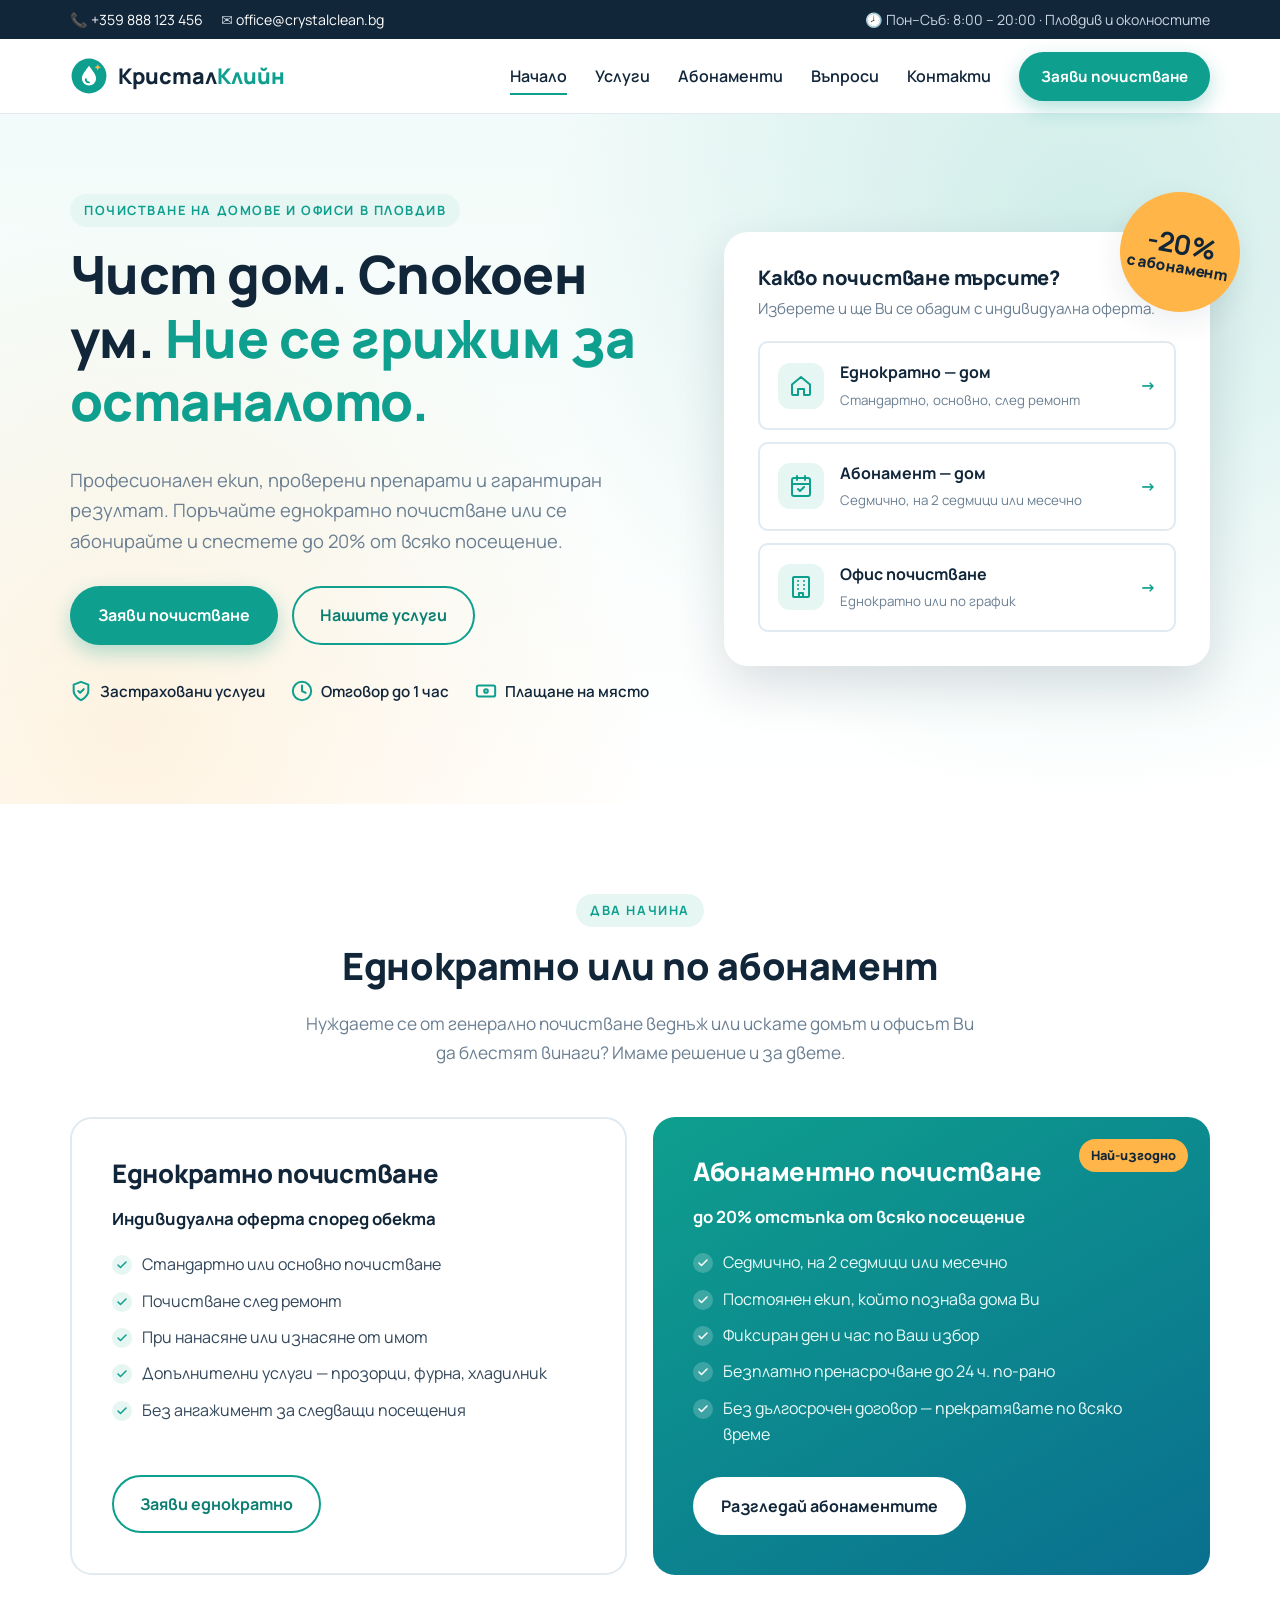
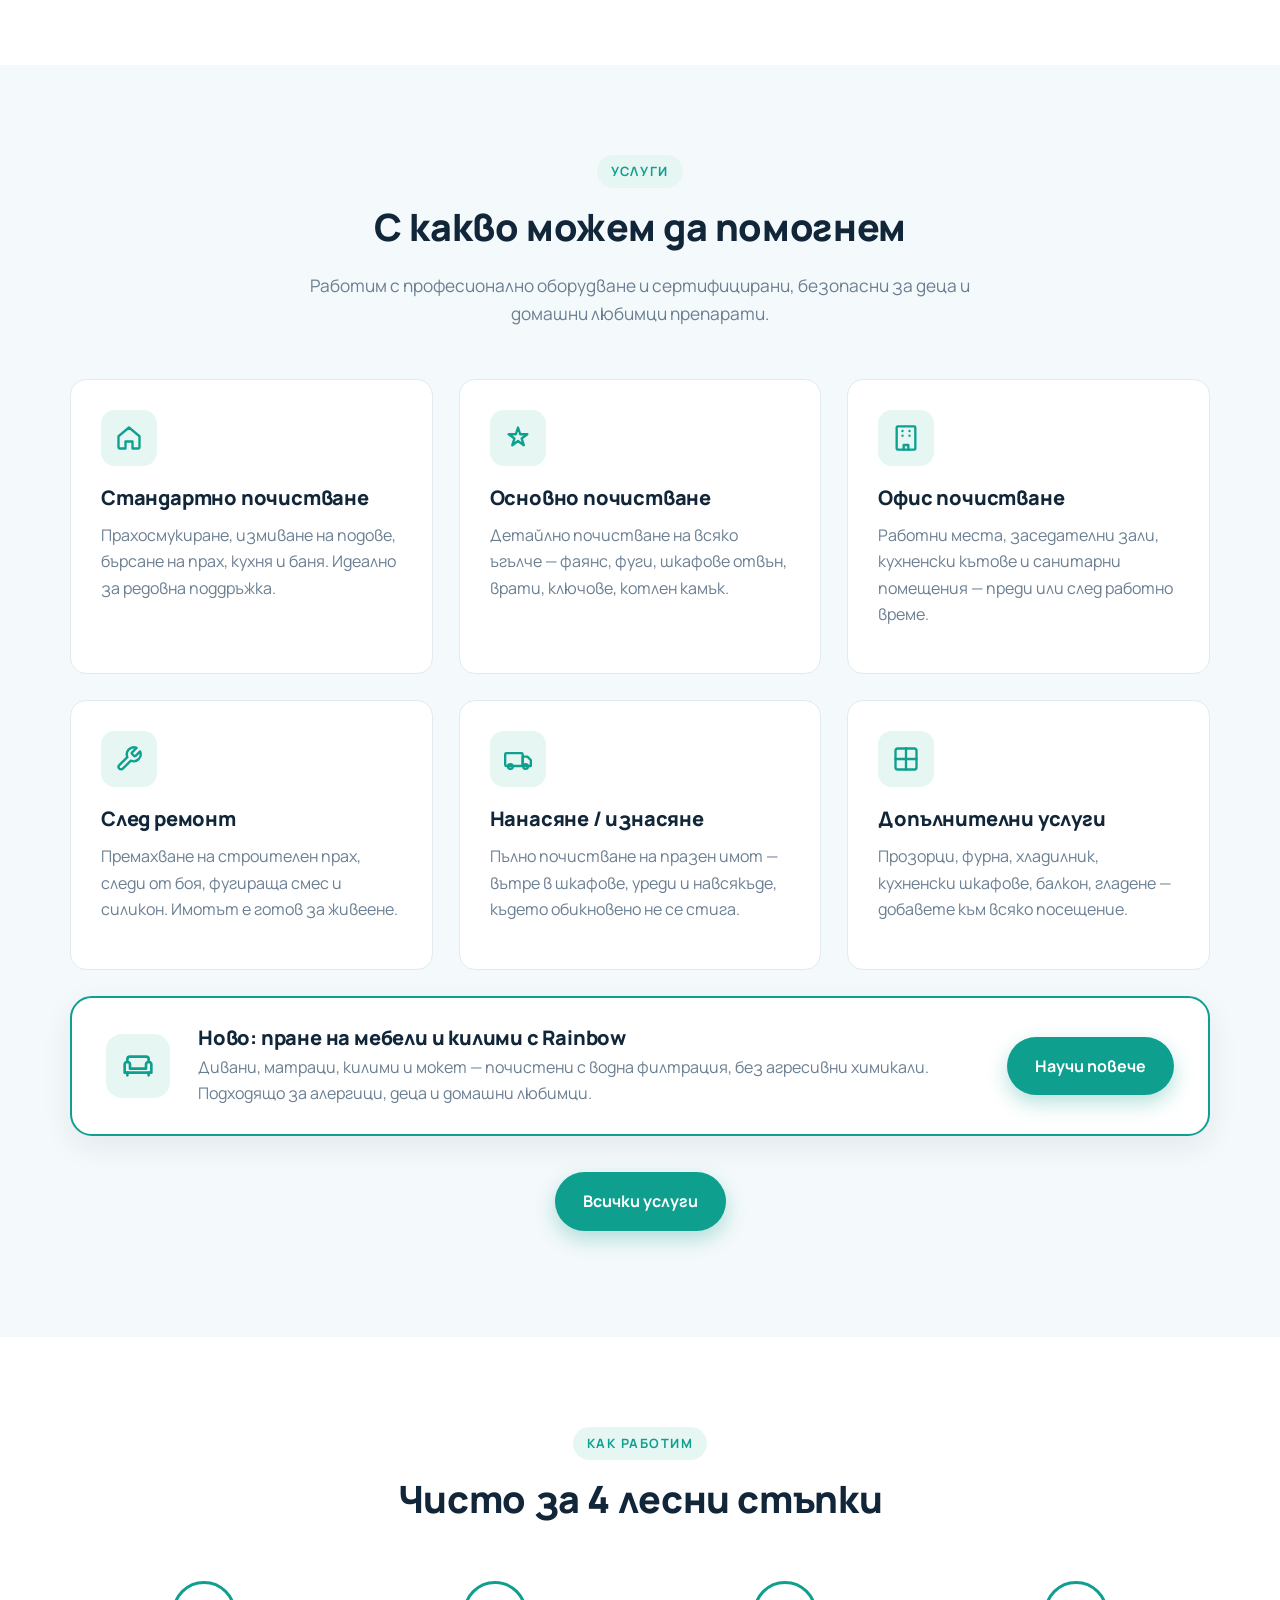
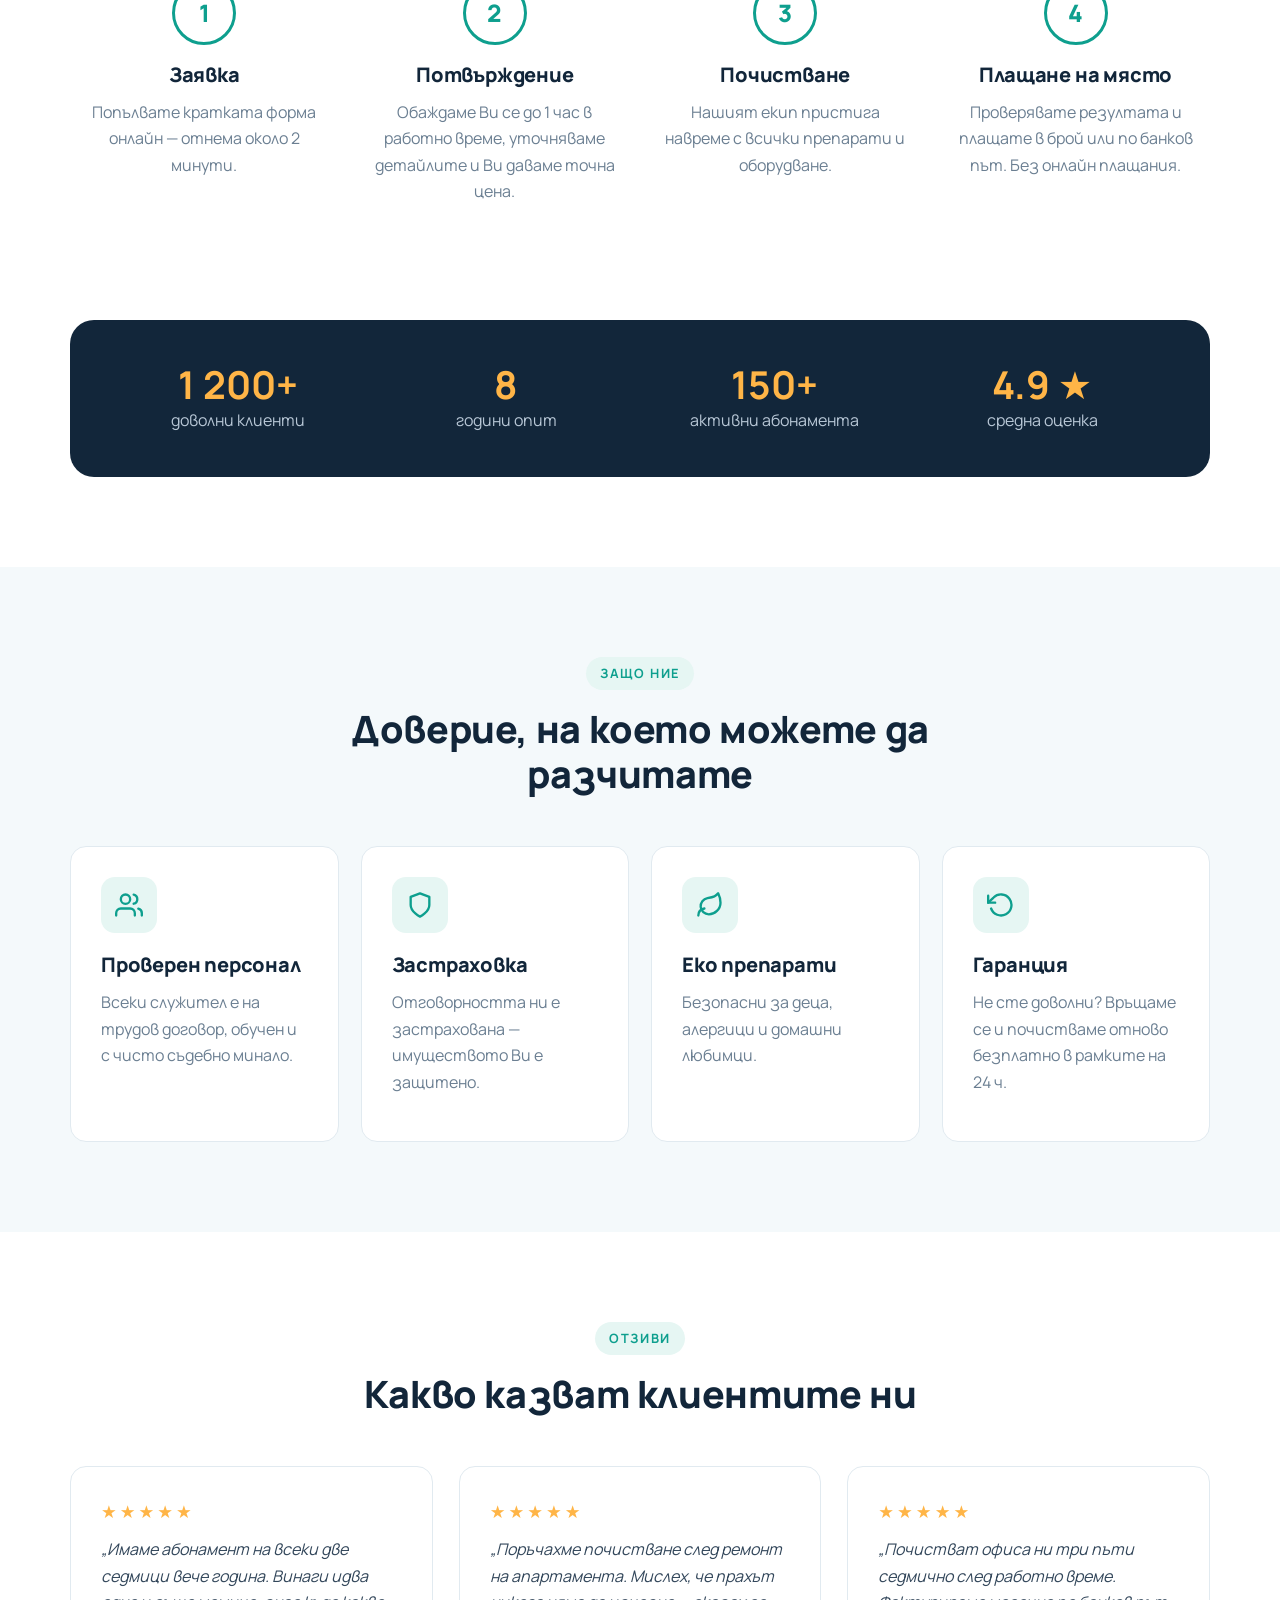
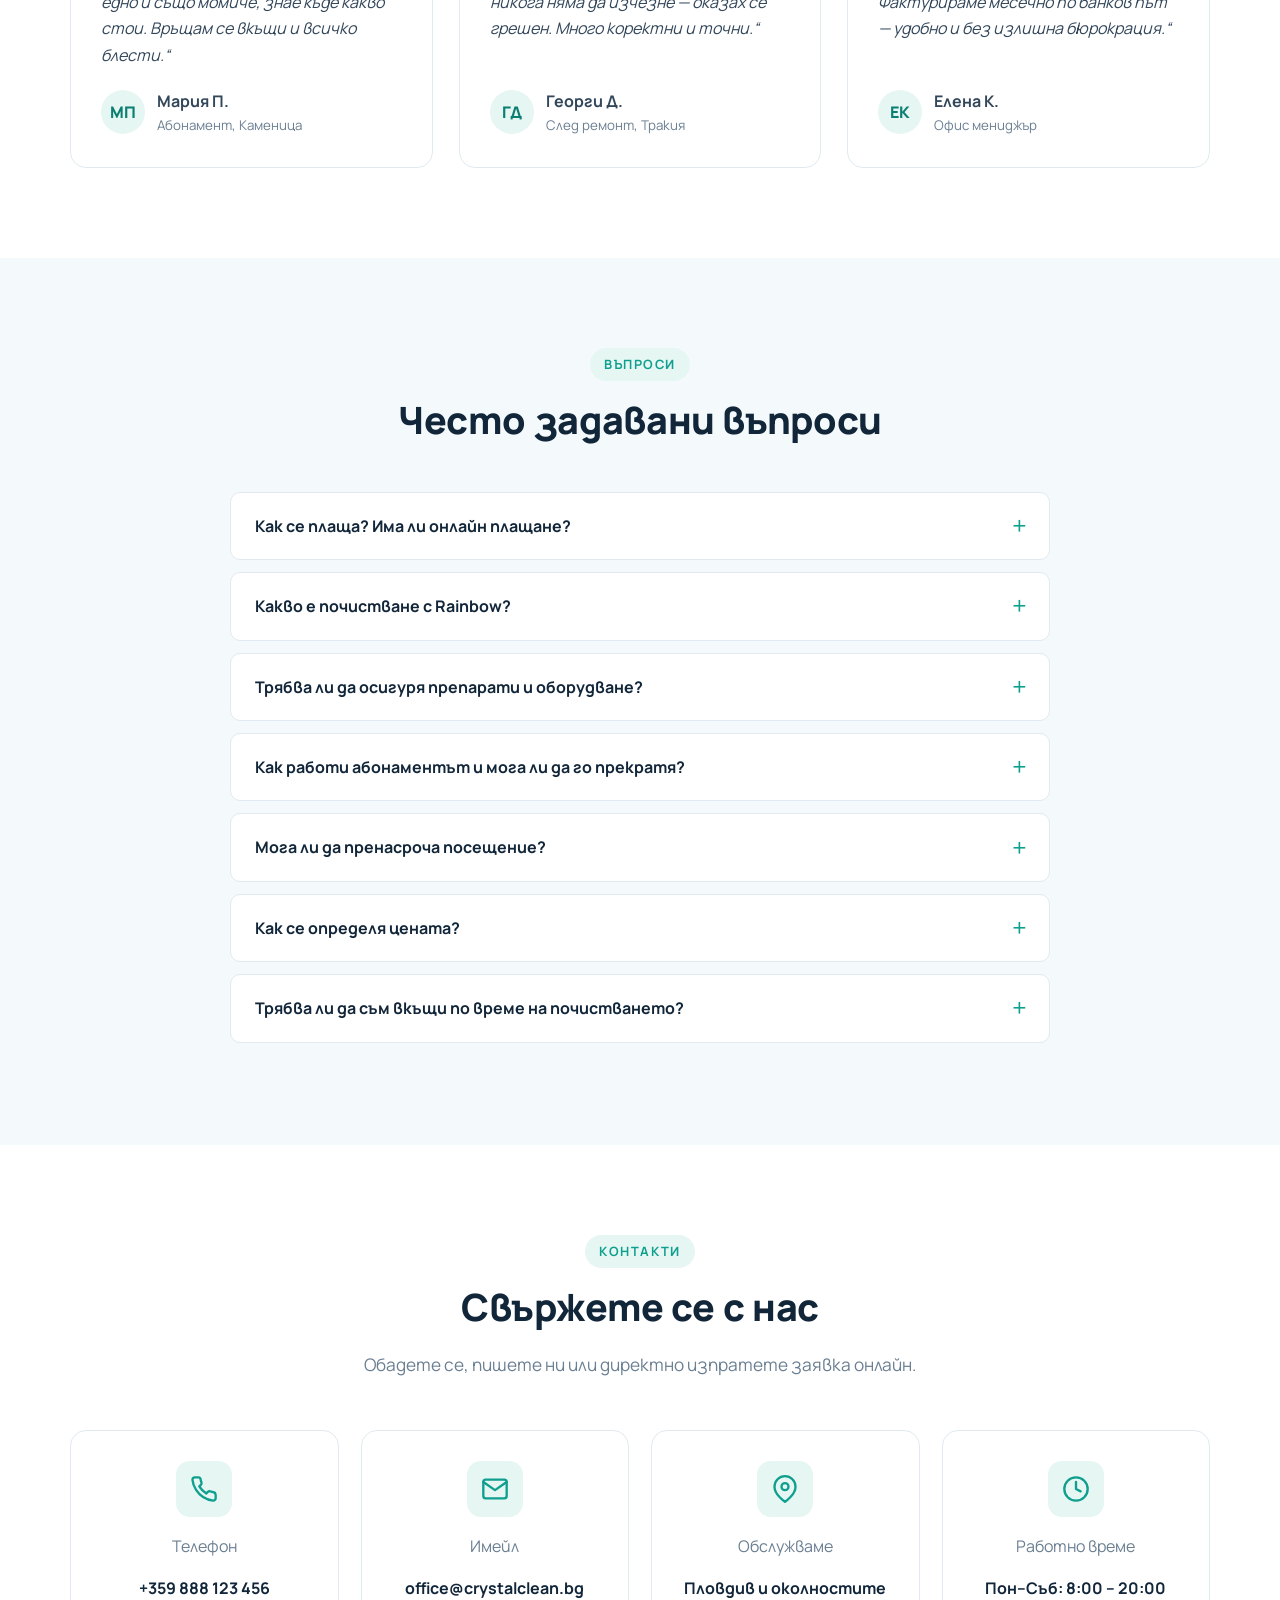
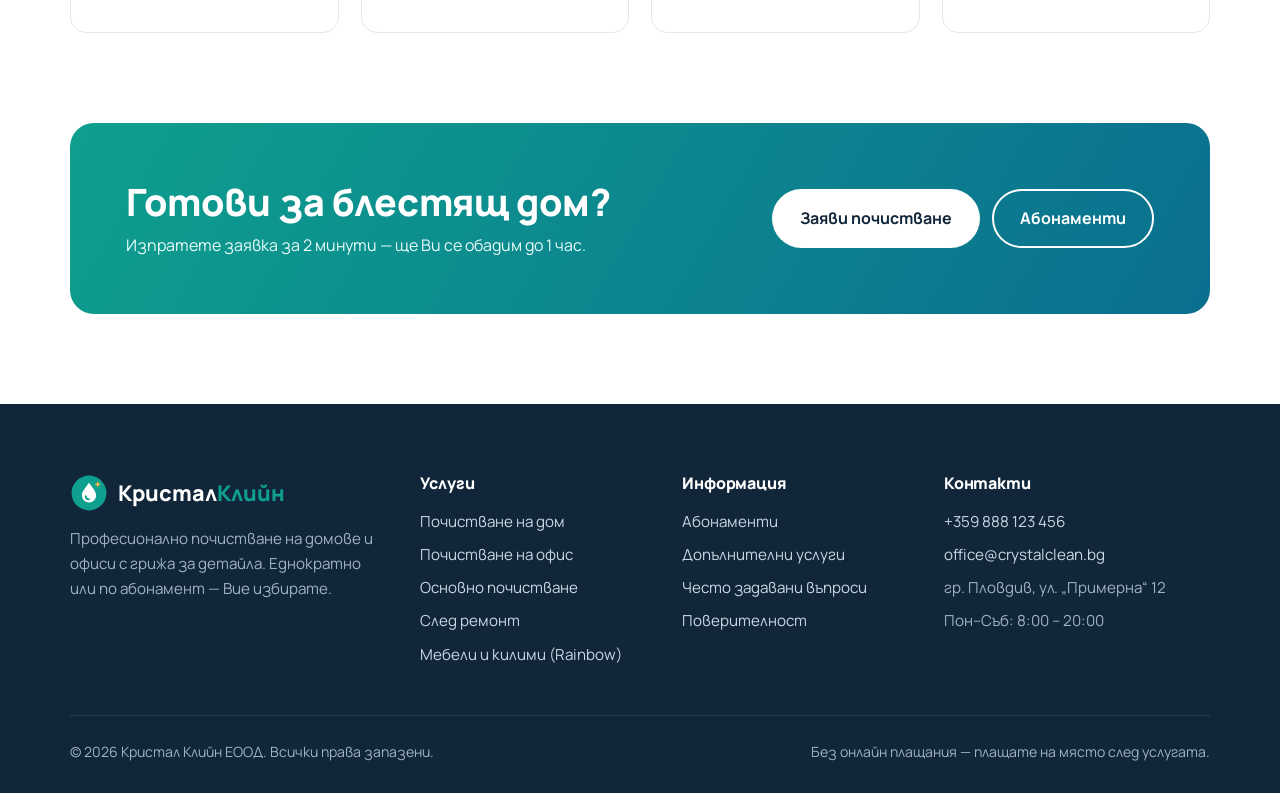
==== commit 803c7449: "Нова услуга: пране на мебели и килими с Rainbow Co-Authored-By: Claude Opus 5.5 <noreply@anthropic.c" ====
--- a/index.html
+++ b/index.html
@@ -4,7 +4,7 @@
   <meta charset="utf-8">
   <meta name="viewport" content="width=device-width, initial-scale=1">
   <title>Кристал Клийн — професионално почистване на домове и офиси в Пловдив</title>
-  <meta name="description" content="Професионално почистване на домове и офиси в Пловдив. Еднократно или по абонамент с до 20% отстъпка. Безплатен оглед и оферта. Плащане на място.">
+  <meta name="description" content="Професионално почистване на домове и офиси в Пловдив. Пране на мебели и килими с Rainbow. Еднократно или по абонамент с до 20% отстъпка. Безплатен оглед и оферта. Плащане на място.">
   <link rel="icon" href="favicon.svg" type="image/svg+xml">
   <link rel="preconnect" href="https://fonts.googleapis.com">
   <link rel="preconnect" href="https://fonts.gstatic.com" crossorigin>
@@ -136,6 +136,14 @@
             <p>Прозорци, фурна, хладилник, кухненски шкафове, балкон, гладене — добавете към всяко посещение.</p>
           </div>
         </div>
+        <div class="feature-banner reveal">
+          <div class="icon"><svg viewBox="0 0 24 24" fill="none" stroke="currentColor" stroke-width="2" stroke-linecap="round" stroke-linejoin="round"><path d="M20 9V7a2 2 0 0 0-2-2H6a2 2 0 0 0-2 2v2"/><path d="M2 11a2 2 0 0 1 4 0v3h12v-3a2 2 0 1 1 4 0v6H2z"/><path d="M4 17v2M20 17v2"/></svg></div>
+          <div>
+            <h3>Ново: пране на мебели и килими с Rainbow</h3>
+            <p>Дивани, матраци, килими и мокет — почистени с водна филтрация, без агресивни химикали. Подходящо за алергици, деца и домашни любимци.</p>
+          </div>
+          <a href="uslugi.html#rainbow" class="btn btn-primary">Научи повече</a>
+        </div>
         <p style="text-align:center;margin-top:36px"><a href="uslugi.html" class="btn btn-primary">Всички услуги</a></p>
       </div>
     </section>
@@ -224,6 +232,10 @@
             <p>Не приемаме онлайн плащания. Плащате на място след приключване на почистването — в брой или по банков път. За фирми издаваме фактура, а абонаментите за офиси могат да се фактурират веднъж месечно.</p>
           </details>
           <details>
+            <summary>Какво е почистване с Rainbow?</summary>
+            <p>Rainbow е професионална система за почистване с водна филтрация. Вместо в торба или филтър, прахът, акарите и алергените се задържат във вода. С нея перем и освежаваме дивани, фотьойли, матраци, килими и мокет на място, без агресивни химикали — подходящо е за деца, алергици и домашни любимци.</p>
+          </details>
+          <details>
             <summary>Трябва ли да осигуря препарати и оборудване?</summary>
             <p>Не. Екипът ни носи всичко необходимо — професионални прахосмукачки, парочистачки, микрофибърни кърпи и препарати. Ако предпочитате да използваме Ваши препарати, просто ни кажете.</p>
           </details>
--- a/css/style.css
+++ b/css/style.css
@@ -731,3 +731,33 @@
   .topbar .hide-sm { display: none; }
   .hero-card { padding: 26px 20px; }
 }
+
+/* ---------- Акцентен банер (Rainbow) ---------- */
+.feature-banner {
+  display: grid;
+  grid-template-columns: auto 1fr auto;
+  gap: 28px;
+  align-items: center;
+  background: #fff;
+  border: 2px solid var(--primary);
+  border-radius: 22px;
+  padding: 28px 34px;
+  margin-top: 26px;
+  box-shadow: var(--shadow);
+}
+.feature-banner .icon {
+  width: 64px; height: 64px;
+  border-radius: 16px;
+  background: var(--primary-light);
+  color: var(--primary);
+  display: grid;
+  place-items: center;
+}
+.feature-banner .icon svg { width: 32px; height: 32px; }
+.feature-banner h3 { margin-bottom: 4px; }
+.feature-banner p { margin: 0; color: var(--muted); }
+
+@media (max-width: 760px) {
+  .feature-banner { grid-template-columns: 1fr; padding: 26px 22px; gap: 16px; }
+  .feature-banner .btn { justify-self: start; }
+}
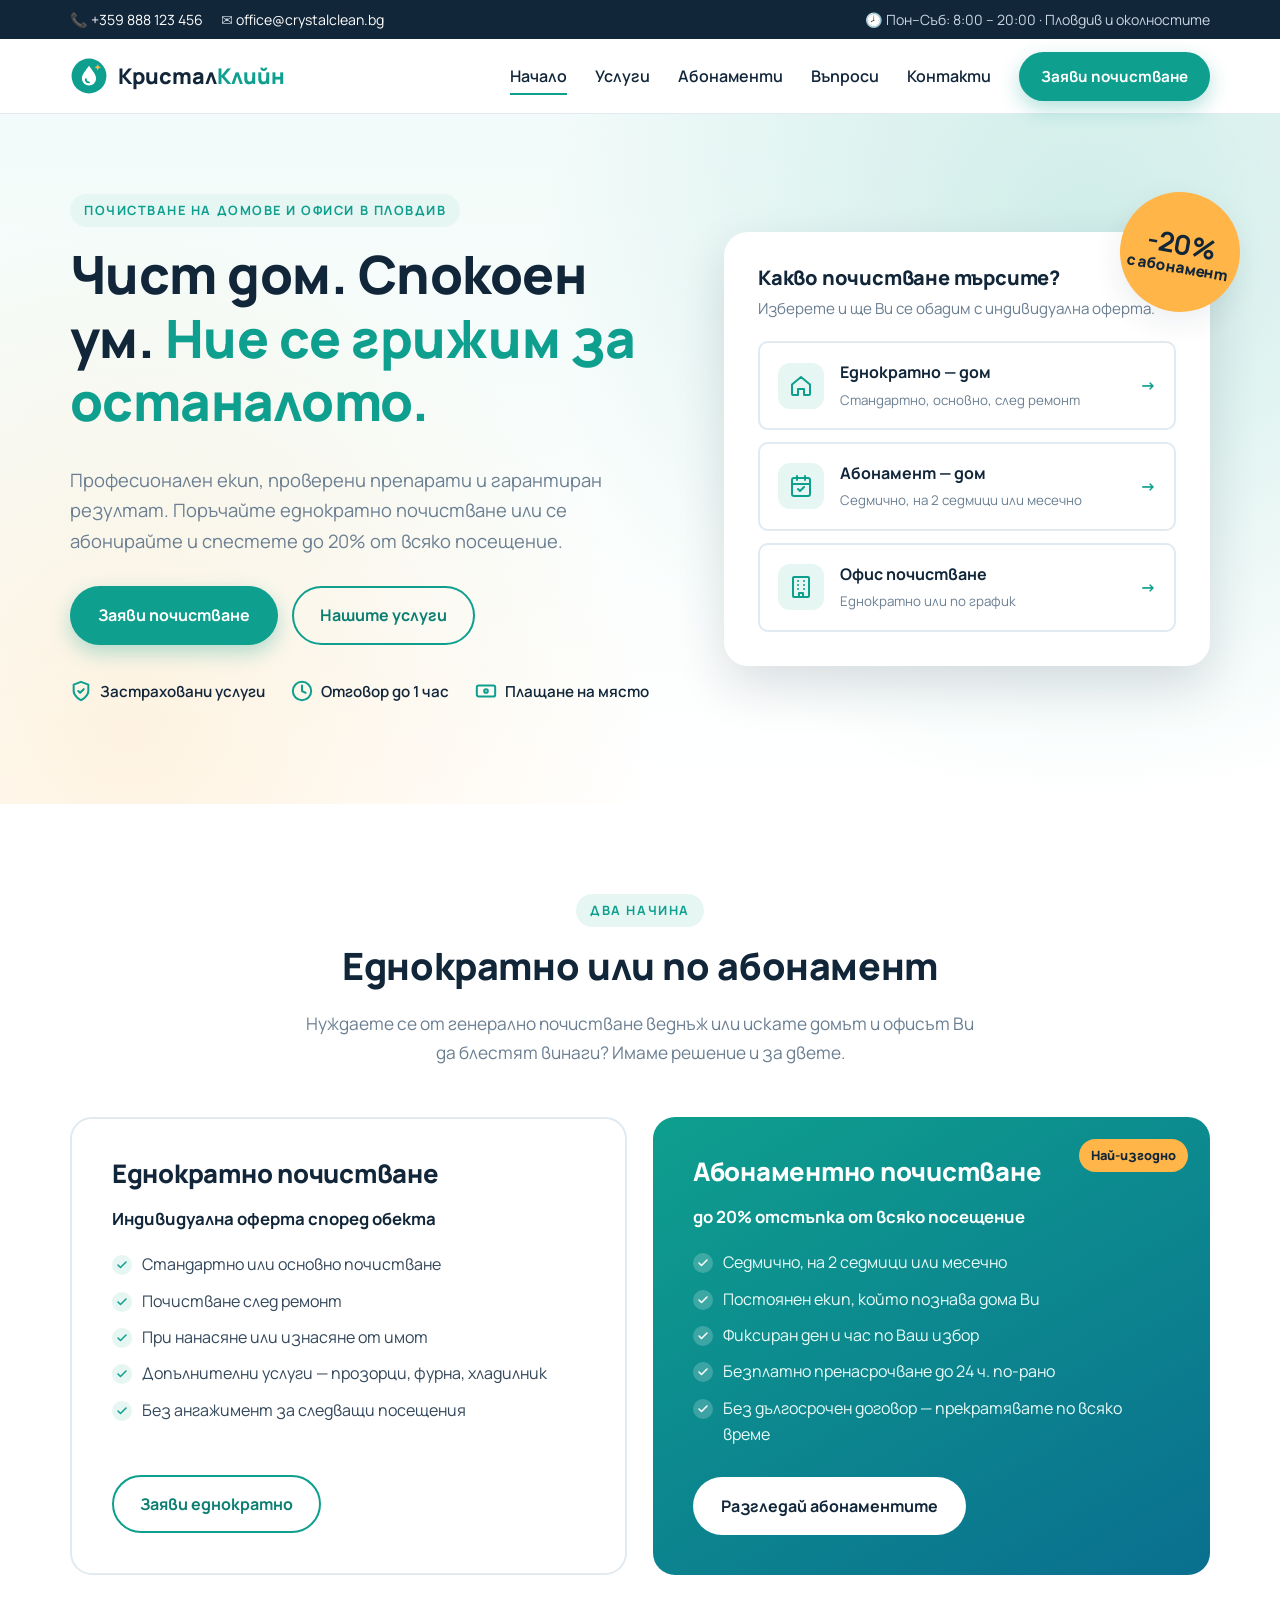
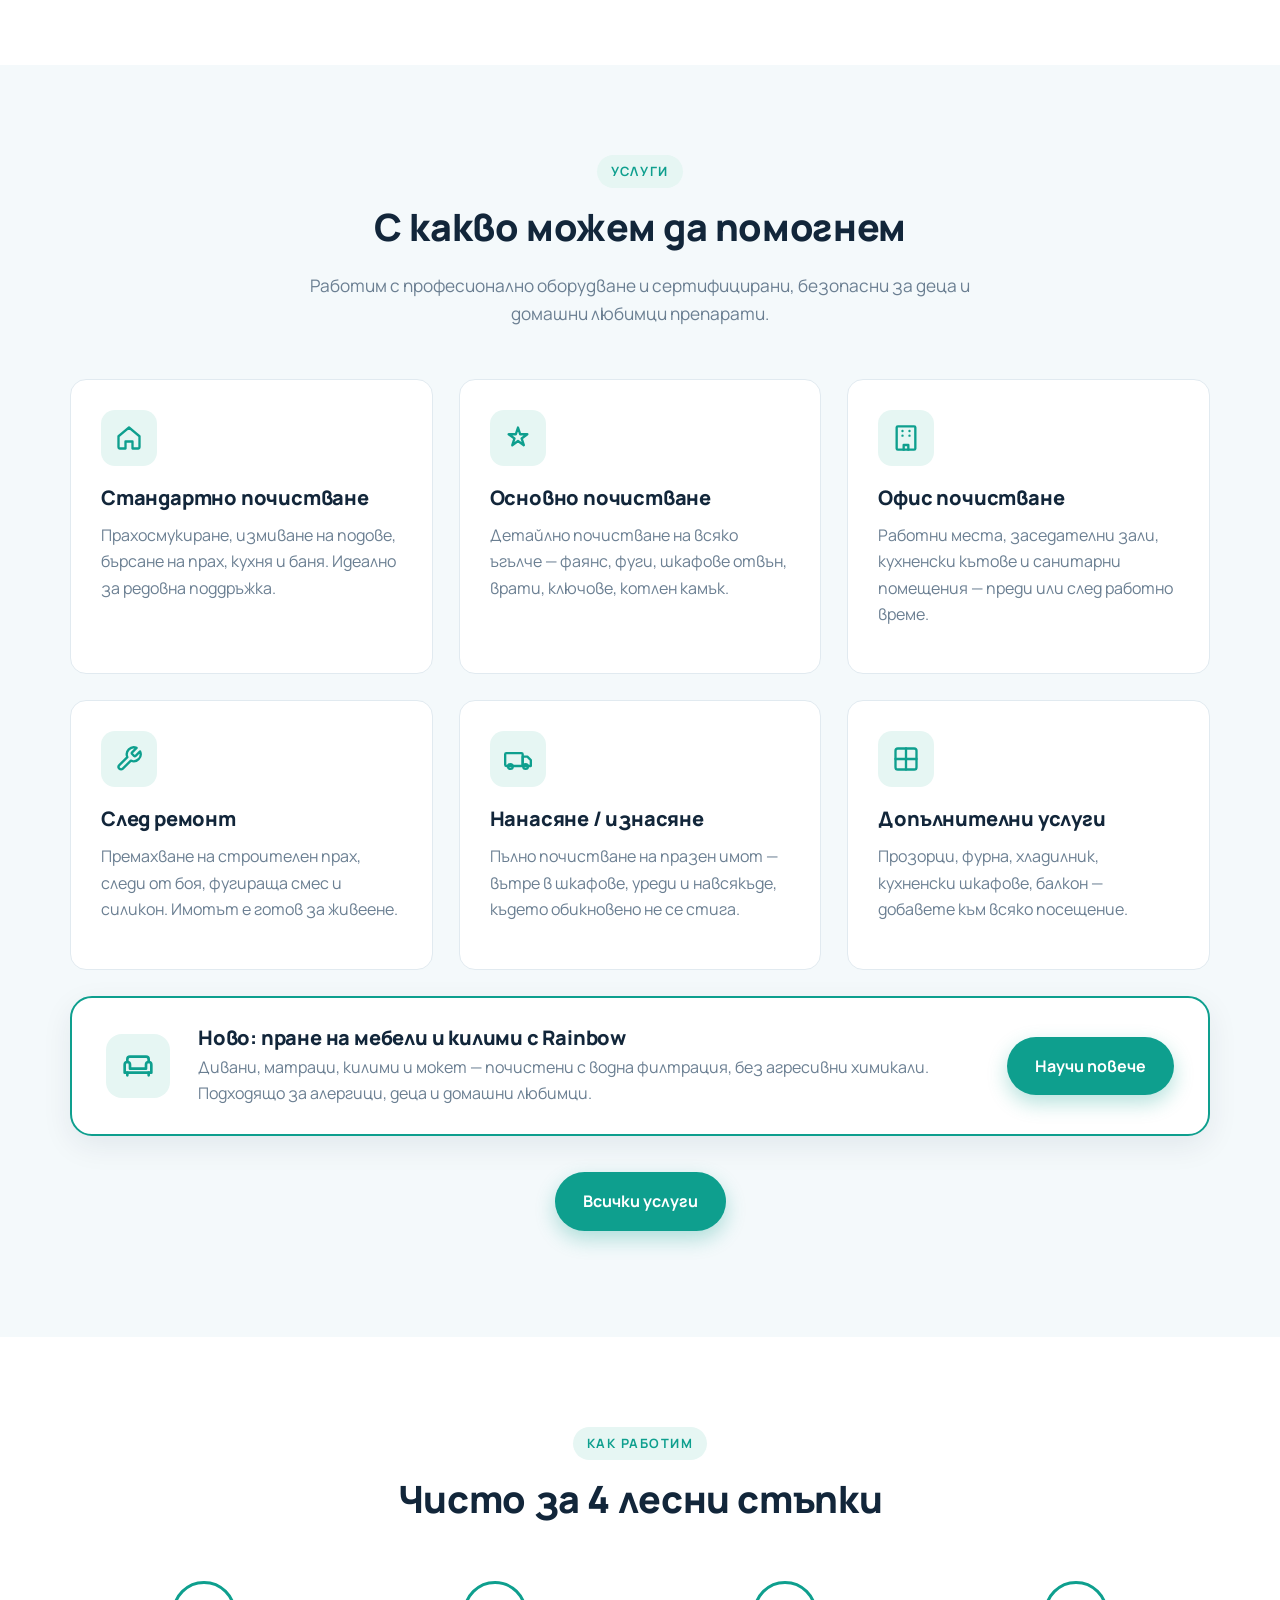
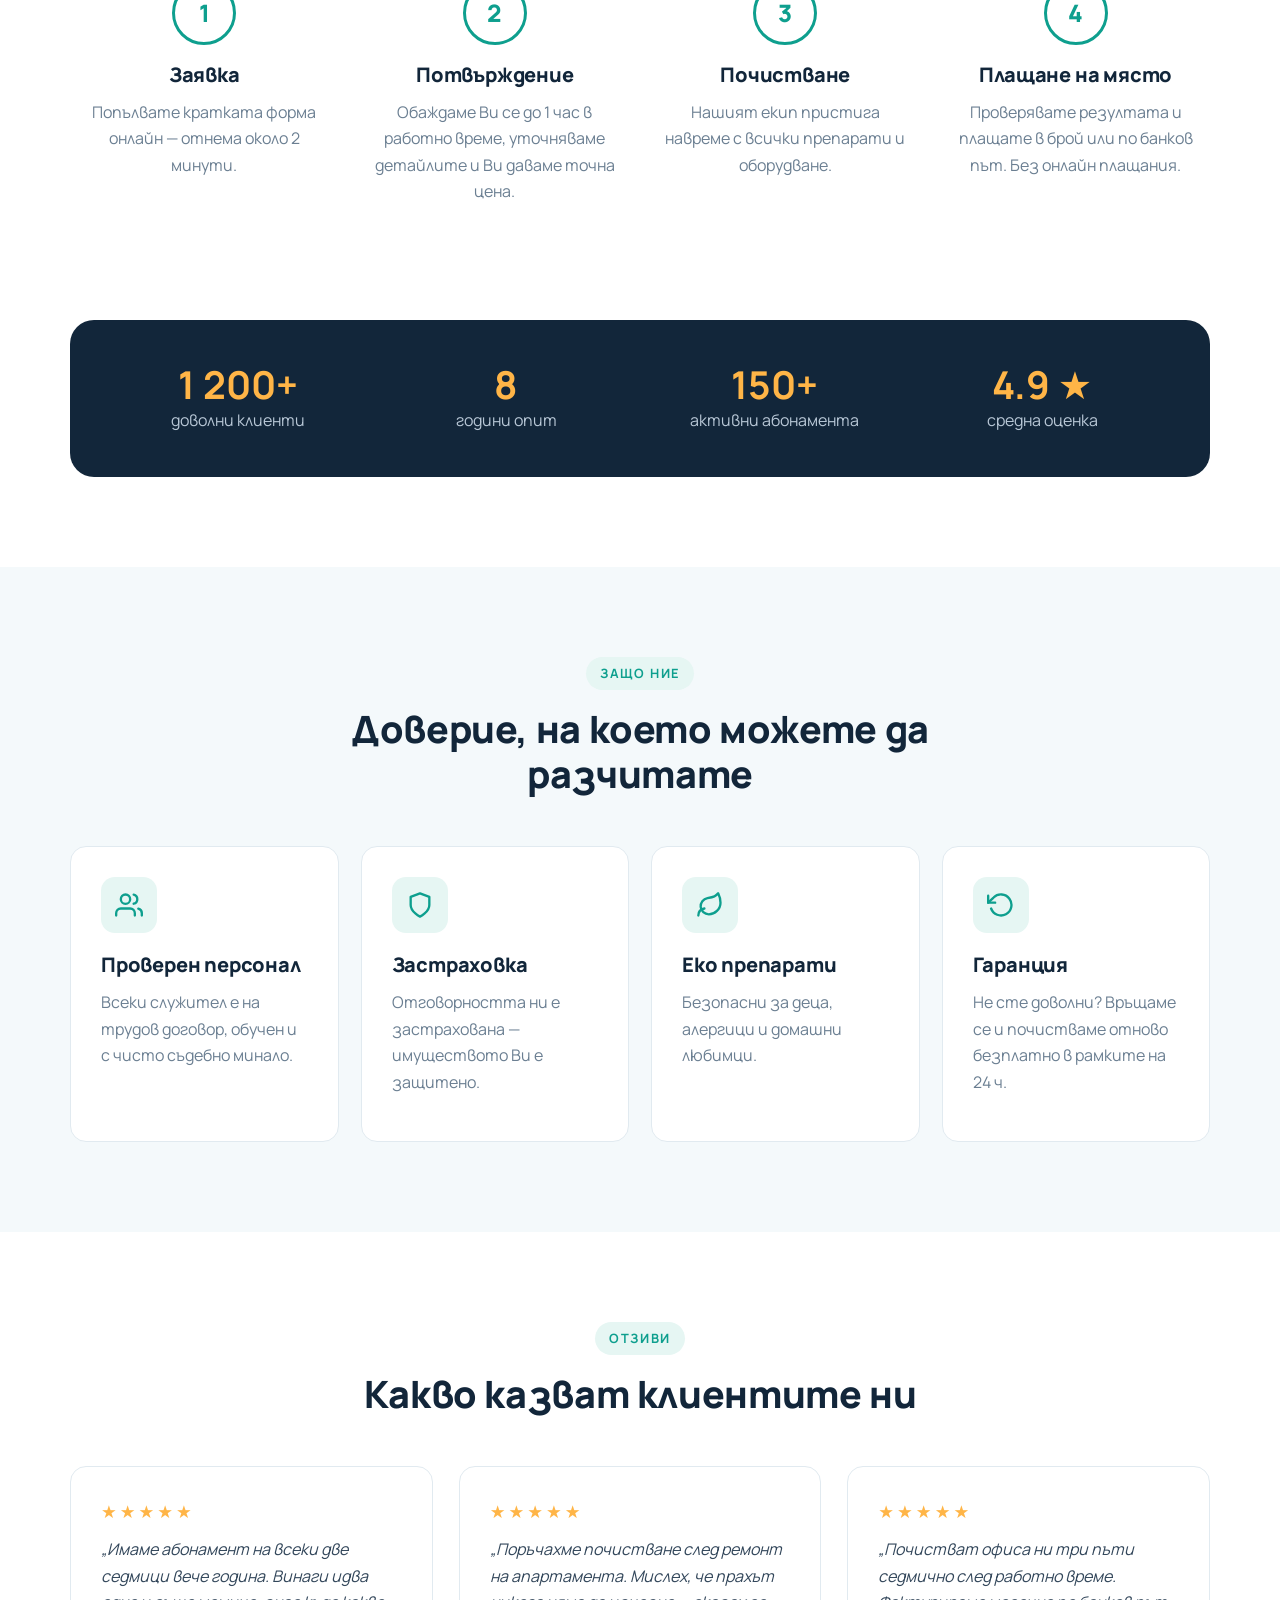
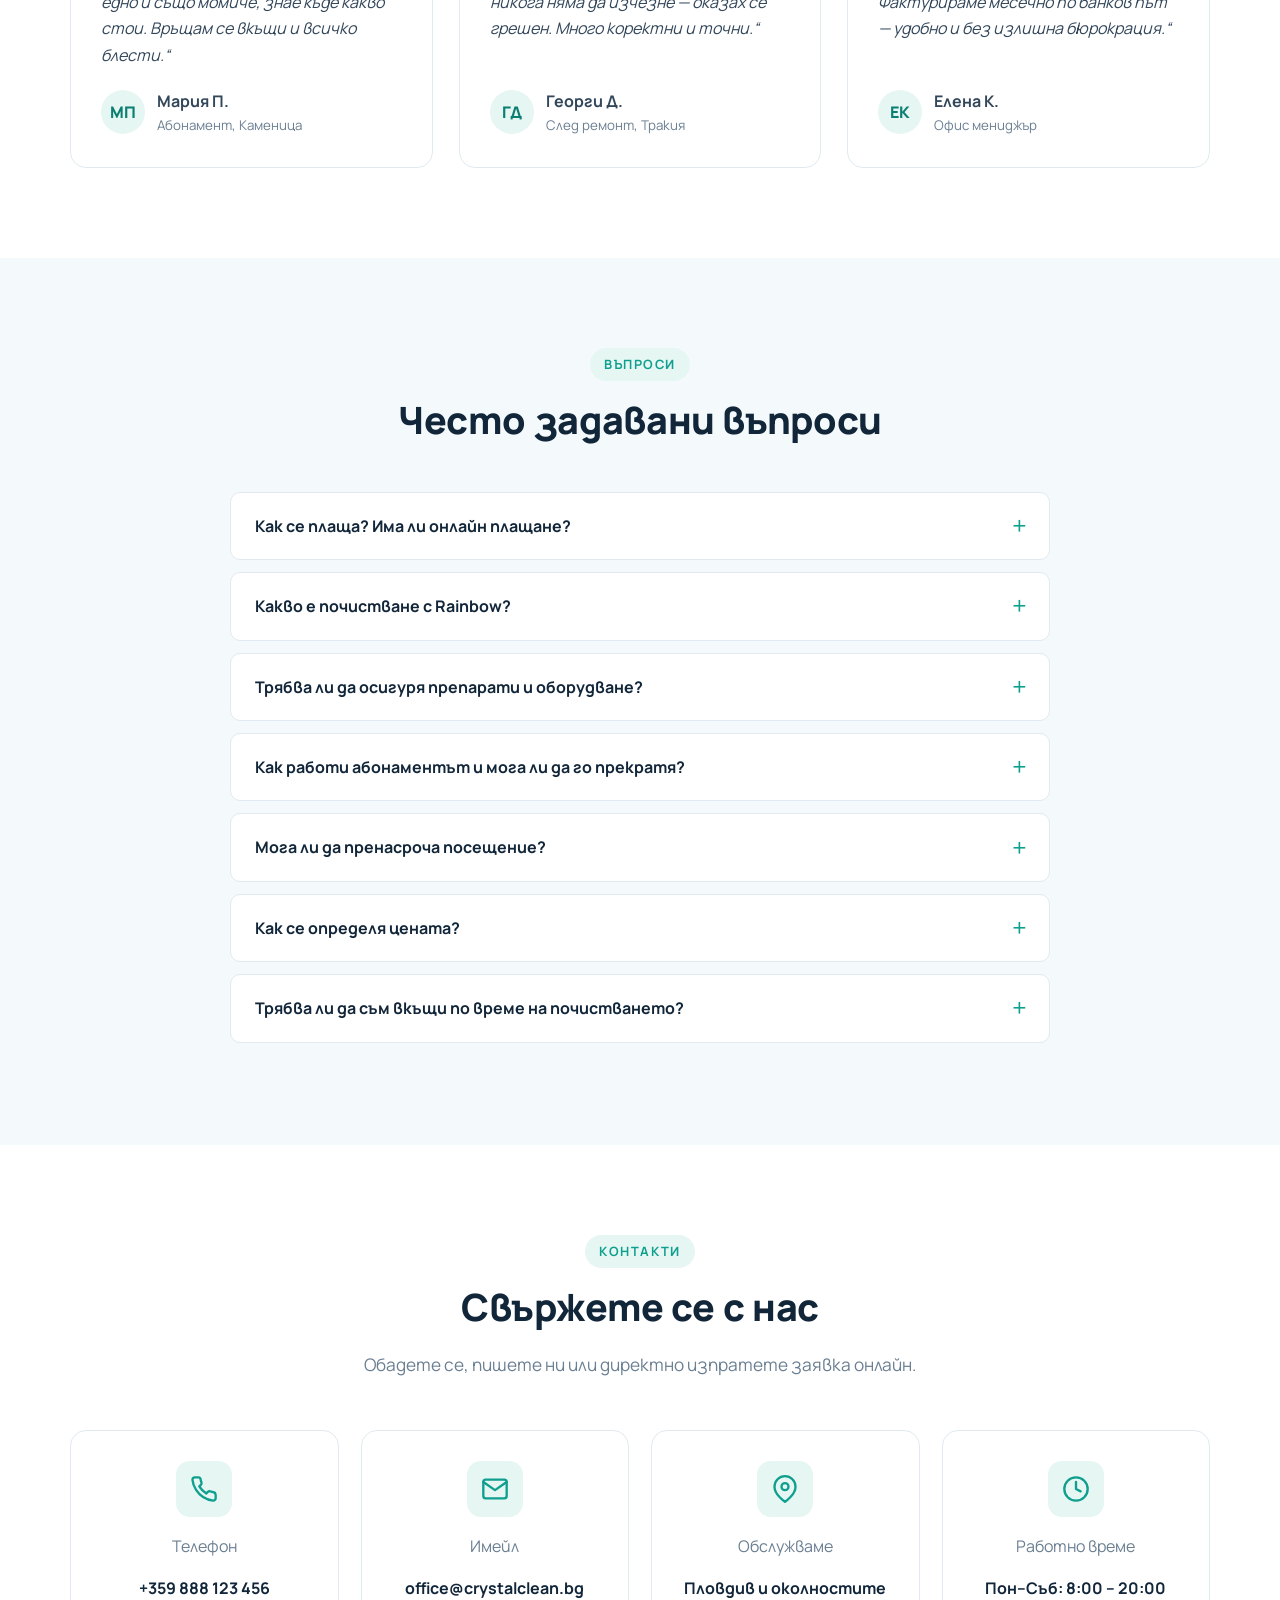
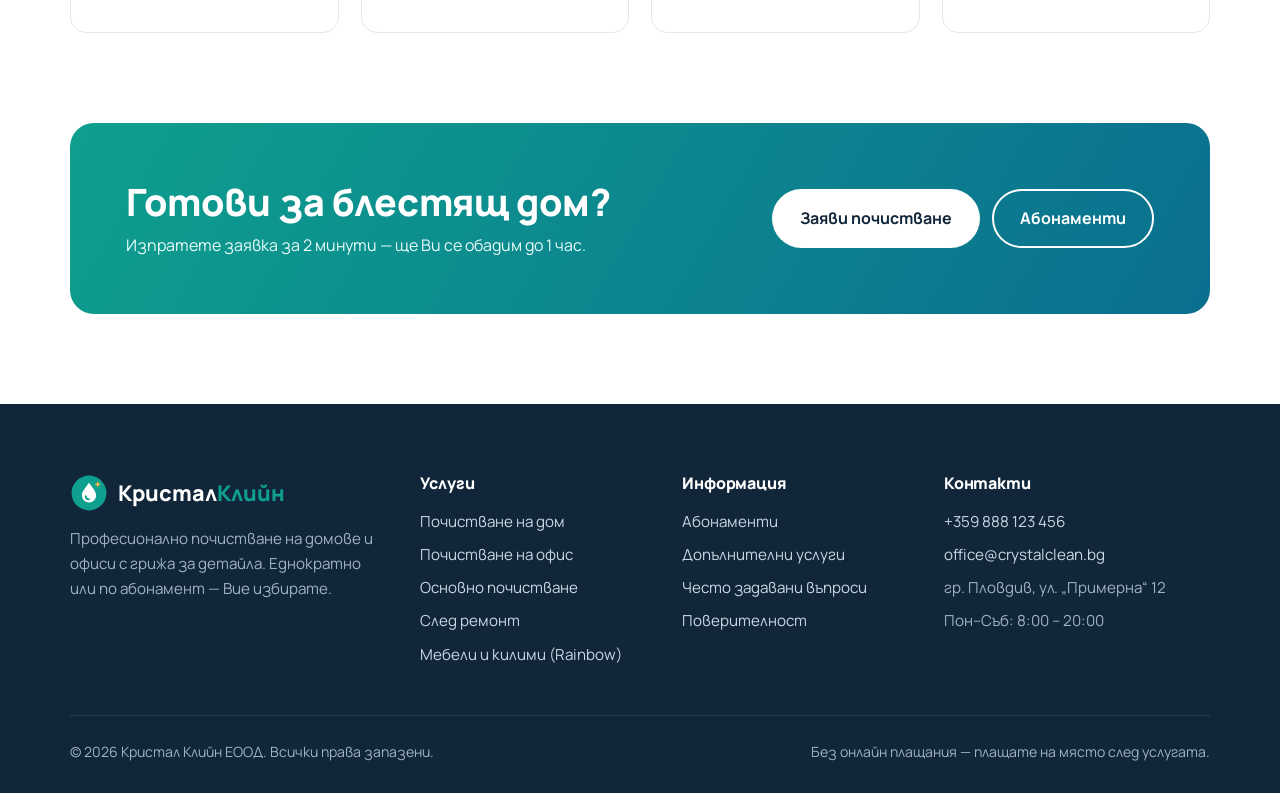
==== commit f21cb941: "Премахнато гладене от допълнителните услуги Co-Authored-By: Claude Opus 5.5 <noreply@anthropic.com>" ====
--- a/index.html
+++ b/index.html
@@ -133,7 +133,7 @@
           <div class="card reveal">
             <div class="icon"><svg viewBox="0 0 24 24" fill="none" stroke="currentColor" stroke-width="2" stroke-linecap="round" stroke-linejoin="round"><rect x="3" y="3" width="18" height="18" rx="2"/><line x1="12" y1="3" x2="12" y2="21"/><line x1="3" y1="12" x2="21" y2="12"/></svg></div>
             <h3>Допълнителни услуги</h3>
-            <p>Прозорци, фурна, хладилник, кухненски шкафове, балкон, гладене — добавете към всяко посещение.</p>
+            <p>Прозорци, фурна, хладилник, кухненски шкафове, балкон — добавете към всяко посещение.</p>
           </div>
         </div>
         <div class="feature-banner reveal">
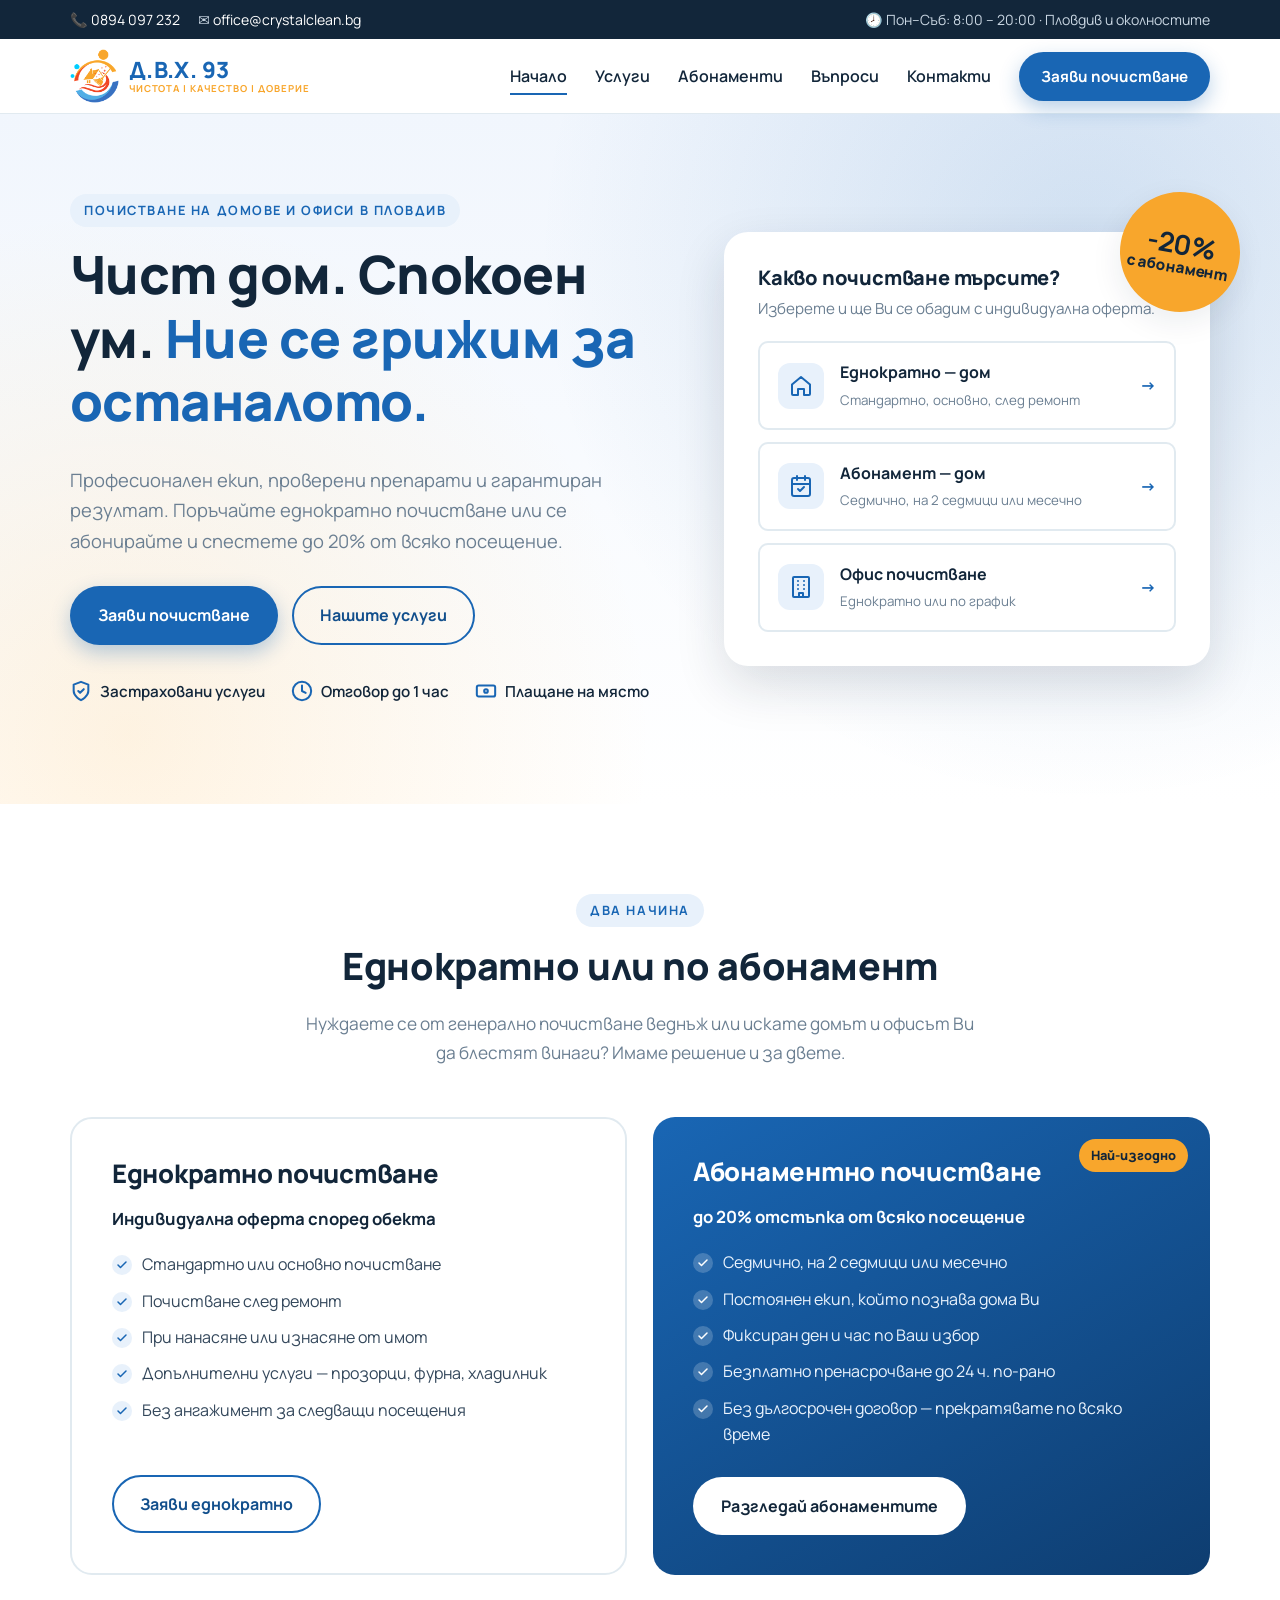
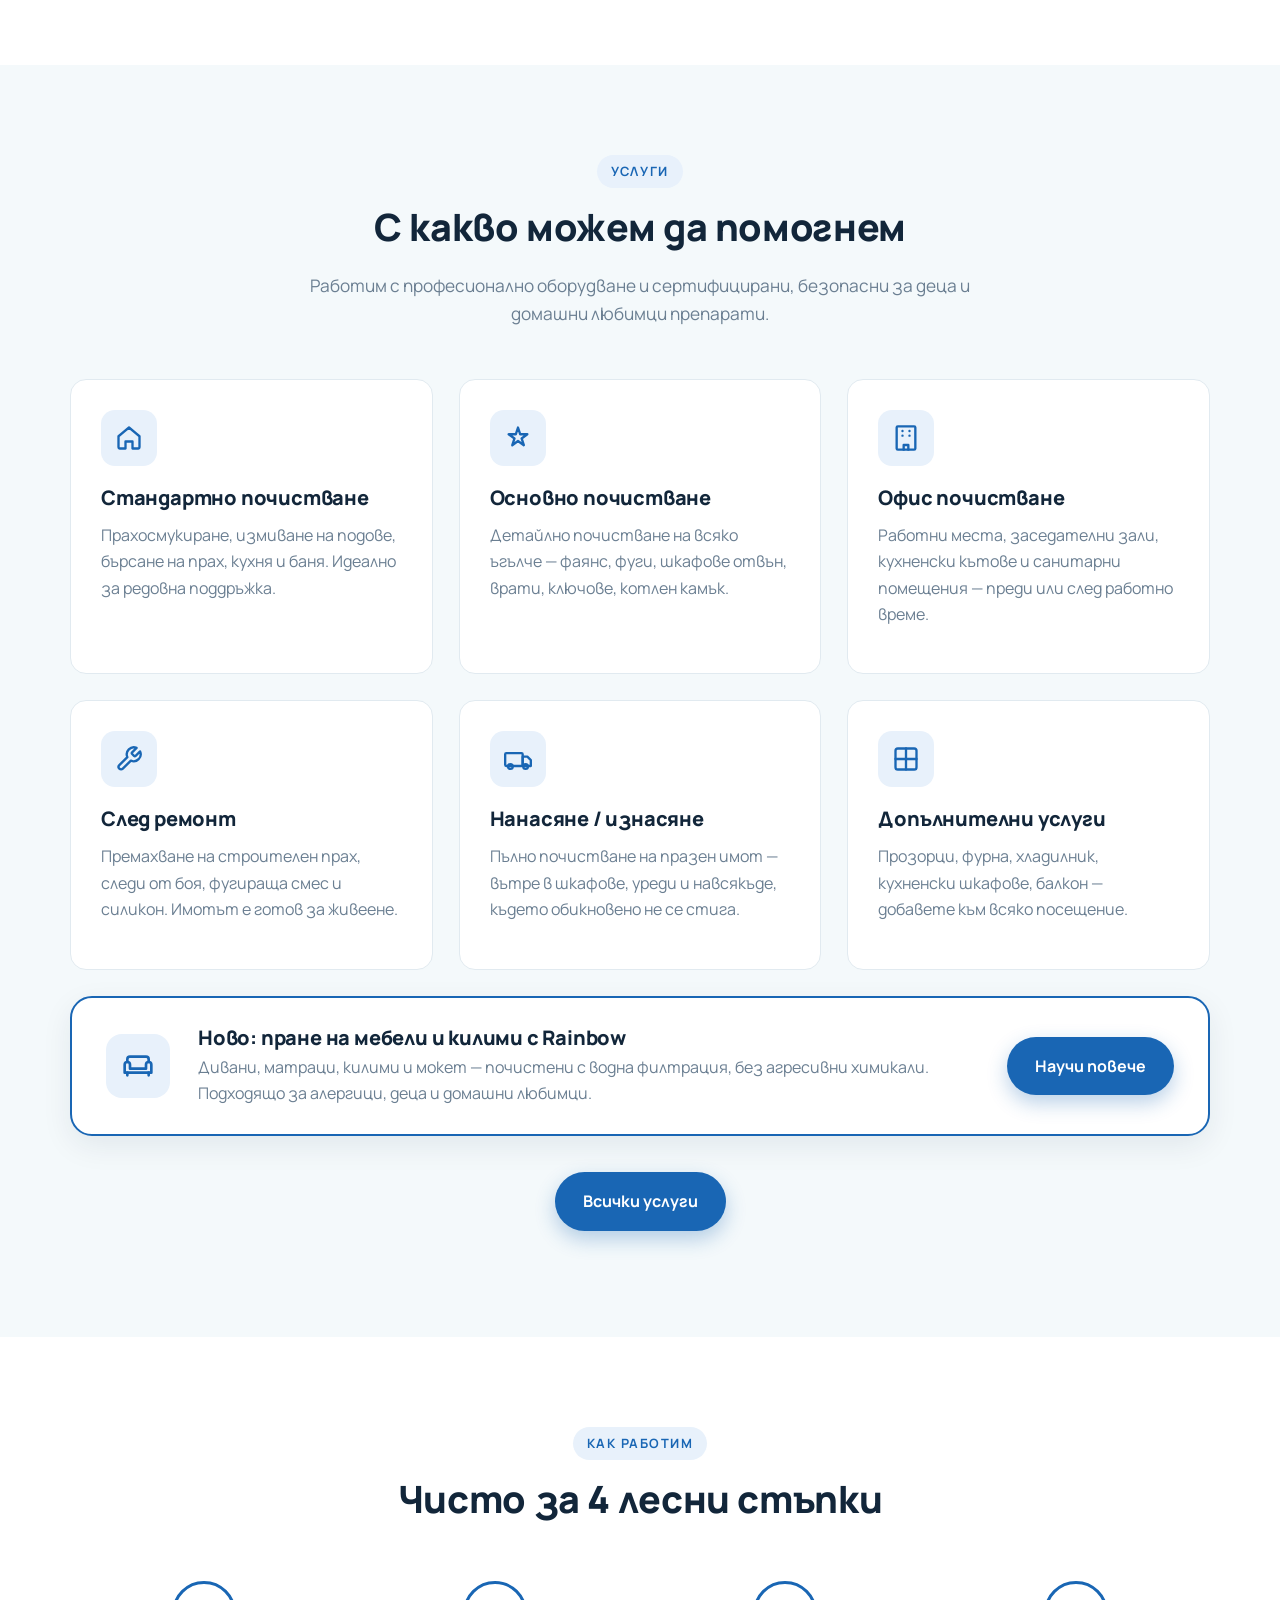
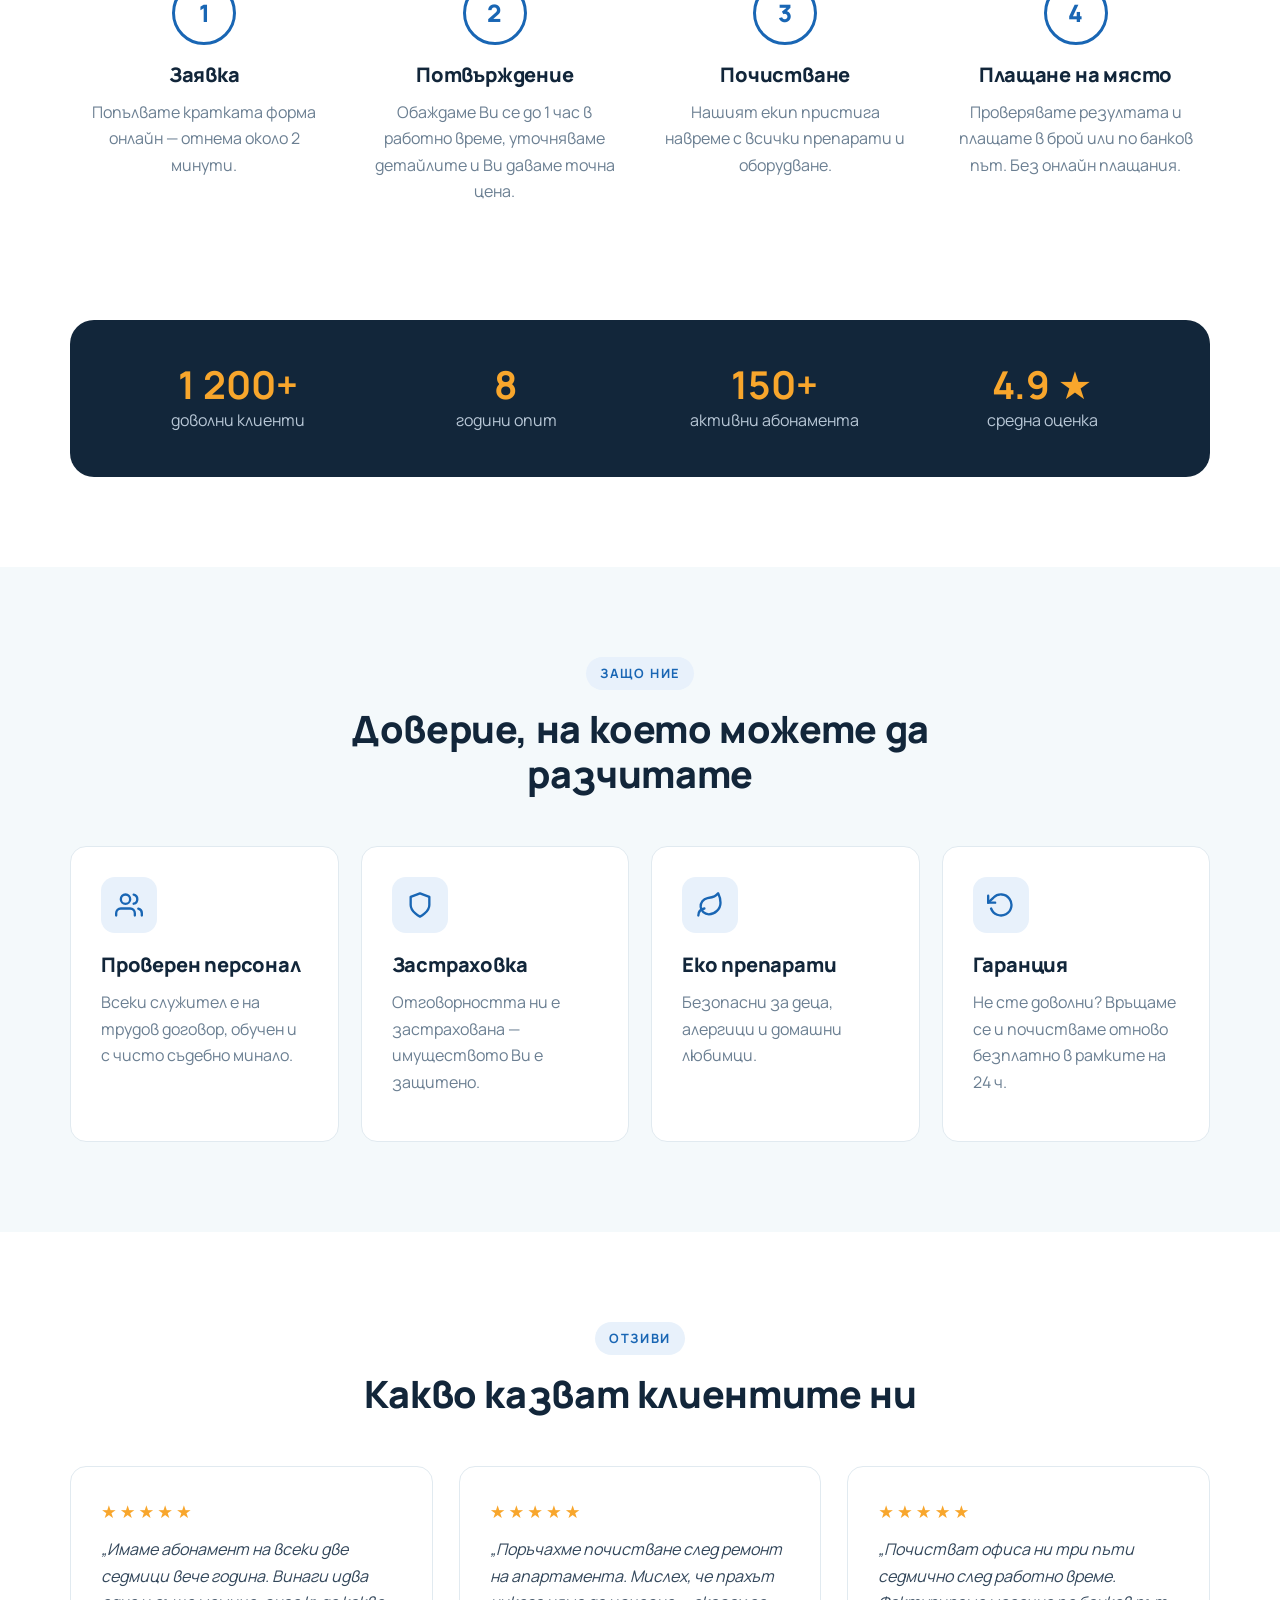
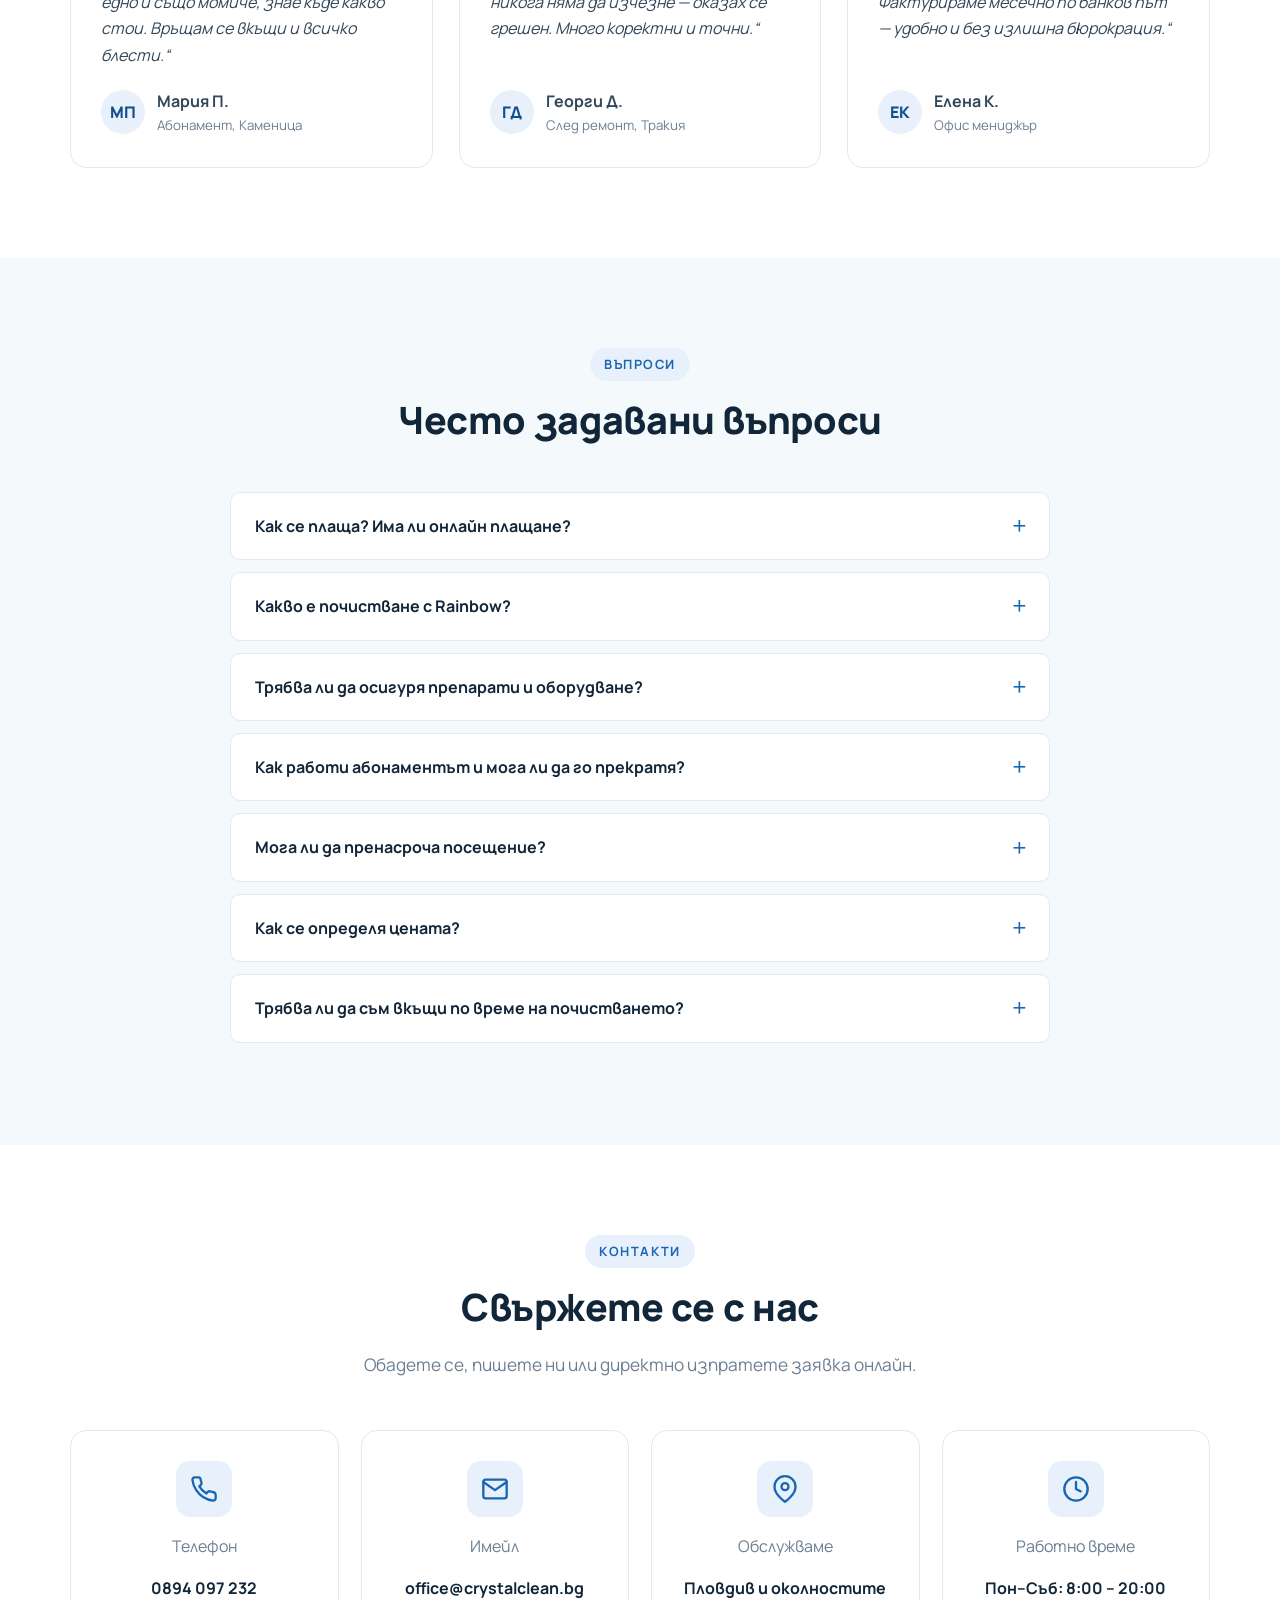
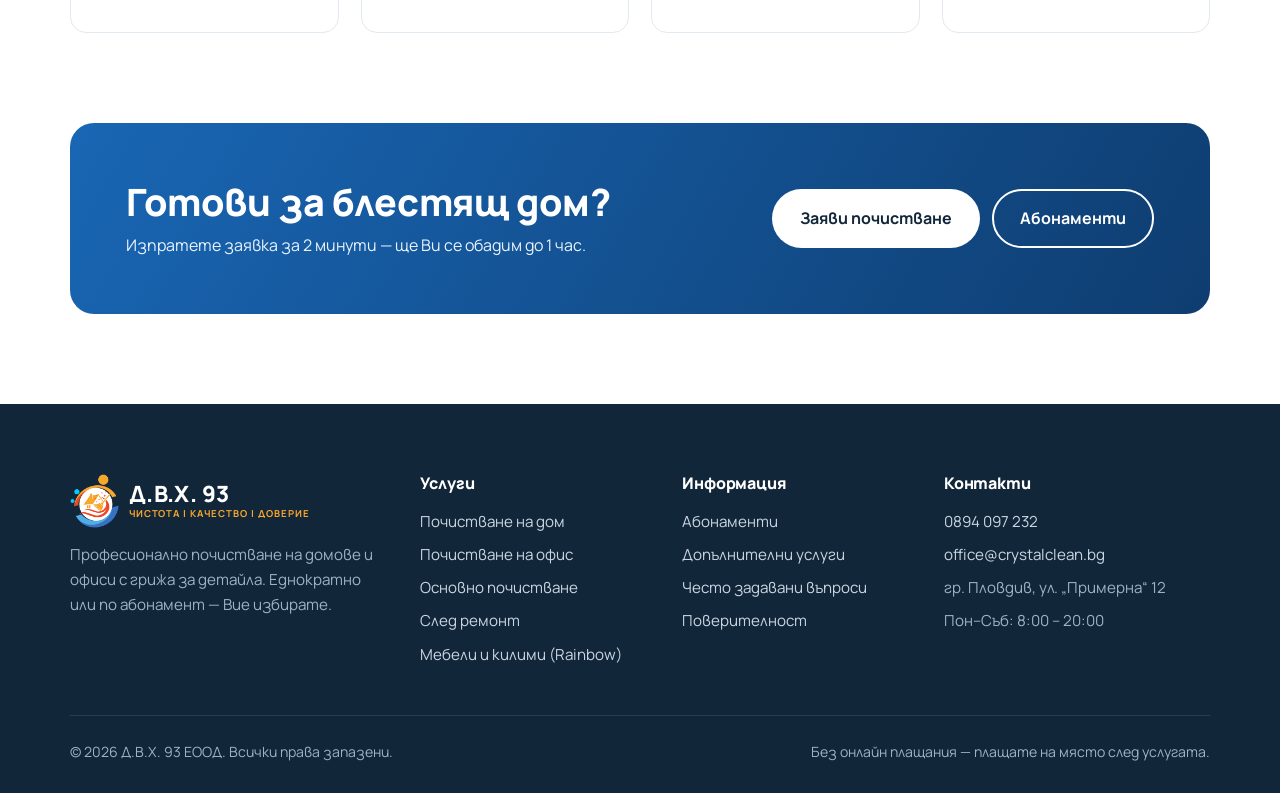
==== commit 58f5cf27: "Бранд Д.В.Х. 93: лого, име, телефон, цветове; лого в офертата Co-Authored-By: Claude Opus 5.5 <norep" ====
--- a/index.html
+++ b/index.html
@@ -3,9 +3,10 @@
 <head>
   <meta charset="utf-8">
   <meta name="viewport" content="width=device-width, initial-scale=1">
-  <title>Кристал Клийн — професионално почистване на домове и офиси в Пловдив</title>
+  <title>Д.В.Х. 93 — професионално почистване на домове и офиси в Пловдив</title>
   <meta name="description" content="Професионално почистване на домове и офиси в Пловдив. Пране на мебели и килими с Rainbow. Еднократно или по абонамент с до 20% отстъпка. Безплатен оглед и оферта. Плащане на място.">
-  <link rel="icon" href="favicon.svg" type="image/svg+xml">
+  <link rel="icon" href="img/favicon-64.png" type="image/png">
+  <link rel="apple-touch-icon" href="img/apple-touch-icon.png">
   <link rel="preconnect" href="https://fonts.googleapis.com">
   <link rel="preconnect" href="https://fonts.gstatic.com" crossorigin>
   <link href="https://fonts.googleapis.com/css2?family=Manrope:wght@400;600;700;800&display=swap" rel="stylesheet">
--- a/css/style.css
+++ b/css/style.css
@@ -1,12 +1,12 @@
 /* ==========================================================
-   Кристал Клийн — основни стилове
+   Д.В.Х. 93 — основни стилове
    ========================================================== */
 
 :root {
-  --primary: #0e9f8e;
-  --primary-dark: #0b7f72;
-  --primary-light: #e6f6f3;
-  --accent: #ffb547;
+  --primary: #1966b4;
+  --primary-dark: #124f8c;
+  --primary-light: #e8f1fb;
+  --accent: #f8a62c;
   --navy: #12263a;
   --text: #33475b;
   --muted: #6b7f92;
@@ -96,7 +96,7 @@
   white-space: nowrap;
 }
 .btn:hover { transform: translateY(-2px); }
-.btn-primary { background: var(--primary); color: #fff; box-shadow: 0 8px 20px rgba(14, 159, 142, 0.3); }
+.btn-primary { background: var(--primary); color: #fff; box-shadow: 0 8px 20px rgba(25, 102, 180, 0.3); }
 .btn-primary:hover { background: var(--primary-dark); }
 .btn-outline { border-color: var(--primary); color: var(--primary-dark); background: transparent; }
 .btn-outline:hover { background: var(--primary-light); }
@@ -183,9 +183,9 @@
   position: relative;
   padding: 80px 0 100px;
   background:
-    radial-gradient(circle at 85% 20%, rgba(14, 159, 142, 0.16), transparent 45%),
+    radial-gradient(circle at 85% 20%, rgba(25, 102, 180, 0.16), transparent 45%),
     radial-gradient(circle at 10% 90%, rgba(255, 181, 71, 0.16), transparent 40%),
-    linear-gradient(180deg, #f2fbf9, #fff);
+    linear-gradient(180deg, #f1f6fd, #fff);
   overflow: hidden;
 }
 .hero-grid {
@@ -296,7 +296,7 @@
   left: 0; top: 4px;
   width: 20px; height: 20px;
   border-radius: 50%;
-  background: var(--primary-light) url("data:image/svg+xml,%3Csvg xmlns='http://www.w3.org/2000/svg' viewBox='0 0 24 24' fill='none' stroke='%230e9f8e' stroke-width='3' stroke-linecap='round' stroke-linejoin='round'%3E%3Cpolyline points='20 6 9 17 4 12'/%3E%3C/svg%3E") center / 12px no-repeat;
+  background: var(--primary-light) url("data:image/svg+xml,%3Csvg xmlns='http://www.w3.org/2000/svg' viewBox='0 0 24 24' fill='none' stroke='%231966b4' stroke-width='3' stroke-linecap='round' stroke-linejoin='round'%3E%3Cpolyline points='20 6 9 17 4 12'/%3E%3C/svg%3E") center / 12px no-repeat;
 }
 
 /* Еднократно vs абонамент */
@@ -308,8 +308,8 @@
 }
 .mode-card.one-time { background: #fff; border: 2px solid var(--border); }
 .mode-card.subscription {
-  background: linear-gradient(150deg, var(--primary), #0a6f8f);
-  color: #e8fbf8;
+  background: linear-gradient(150deg, var(--primary), #0e3d70);
+  color: #eaf3fd;
   position: relative;
 }
 .mode-card.subscription h3,
@@ -409,10 +409,10 @@
 
 /* ---------- CTA ---------- */
 .cta {
-  background: linear-gradient(120deg, var(--primary), #0a6f8f);
+  background: linear-gradient(120deg, var(--primary), #0e3d70);
   border-radius: 24px;
   padding: 56px;
-  color: #e8fbf8;
+  color: #eaf3fd;
   display: flex;
   justify-content: space-between;
   align-items: center;
@@ -428,7 +428,7 @@
 /* ---------- Page hero ---------- */
 .page-hero {
   padding: 70px 0 60px;
-  background: linear-gradient(180deg, #f2fbf9, #fff);
+  background: linear-gradient(180deg, #f1f6fd, #fff);
   text-align: center;
 }
 .page-hero p { color: var(--muted); font-size: 1.1rem; max-width: 680px; margin: 0 auto; }
@@ -455,7 +455,7 @@
 }
 .note svg { width: 24px; height: 24px; flex-shrink: 0; color: #d88b0b; }
 .note p { margin: 0; }
-.note.info { background: var(--primary-light); border-color: #bfe8e1; color: #0b5a51; }
+.note.info { background: var(--primary-light); border-color: #c4daf3; color: #124f8c; }
 .note.info svg { color: var(--primary); }
 
 /* ---------- Абонаментни планове ---------- */
@@ -532,7 +532,7 @@
 .toggle-group .tg strong { display: block; color: var(--navy); }
 .toggle-group .tg small { color: var(--muted); line-height: 1.4; display: block; }
 .toggle-group input:checked + .tg { border-color: var(--primary); background: var(--primary-light); }
-.toggle-group input:focus-visible + .tg { outline: 3px solid rgba(14, 159, 142, 0.35); outline-offset: 2px; }
+.toggle-group input:focus-visible + .tg { outline: 3px solid rgba(25, 102, 180, 0.35); outline-offset: 2px; }
 .toggle-group input:disabled + .tg { opacity: 0.45; cursor: not-allowed; }
 
 .field-row { display: grid; grid-template-columns: 1fr 1fr; gap: 16px; }
@@ -761,3 +761,10 @@
   .feature-banner { grid-template-columns: 1fr; padding: 26px 22px; gap: 16px; }
   .feature-banner .btn { justify-self: start; }
 }
+
+/* ---------- Лого ---------- */
+.logo img { height: 54px; width: auto; }
+.logo-text { display: flex; flex-direction: column; line-height: 1.1; }
+.logo-name { color: var(--primary); font-weight: 800; font-size: 1.4rem; letter-spacing: 0.02em; }
+.logo-tag { color: var(--accent); font-weight: 700; font-size: 0.6rem; letter-spacing: 0.1em; text-transform: uppercase; margin-top: 2px; }
+.site-footer .logo-name { color: #fff; }
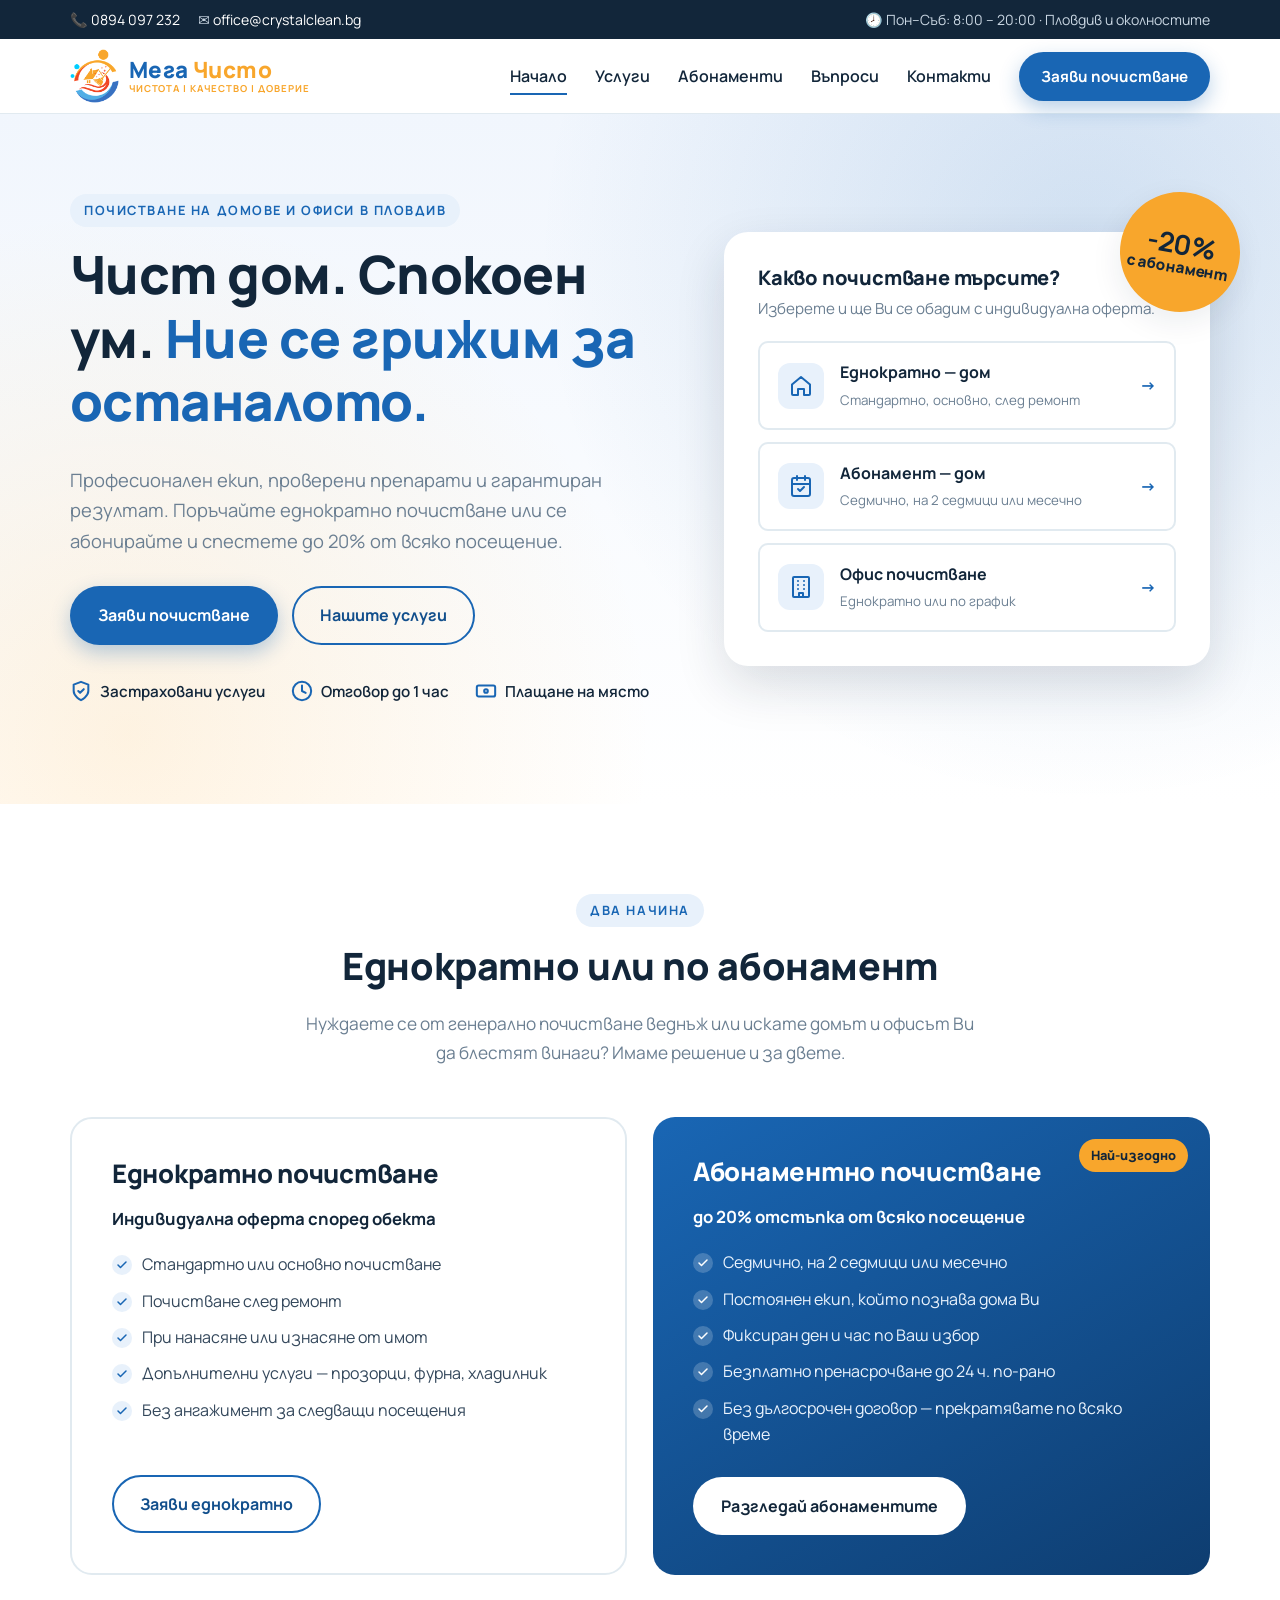
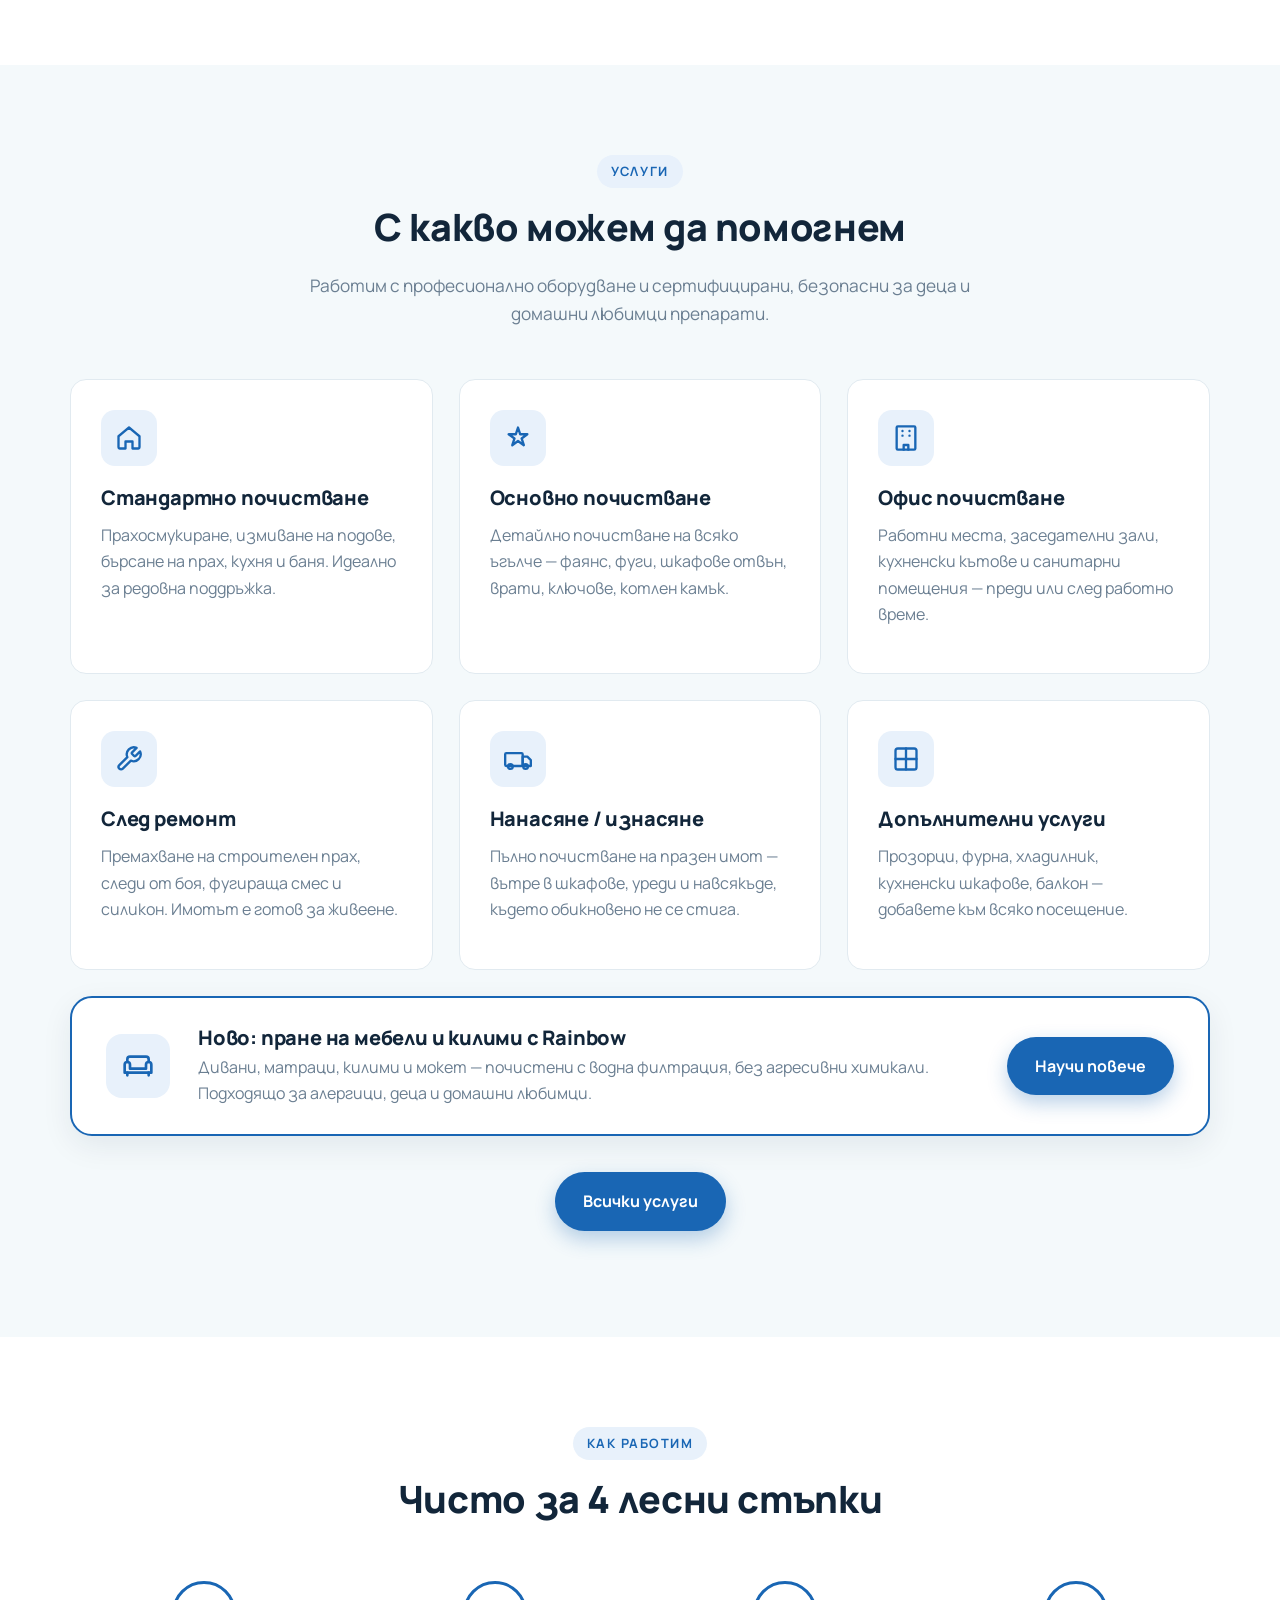
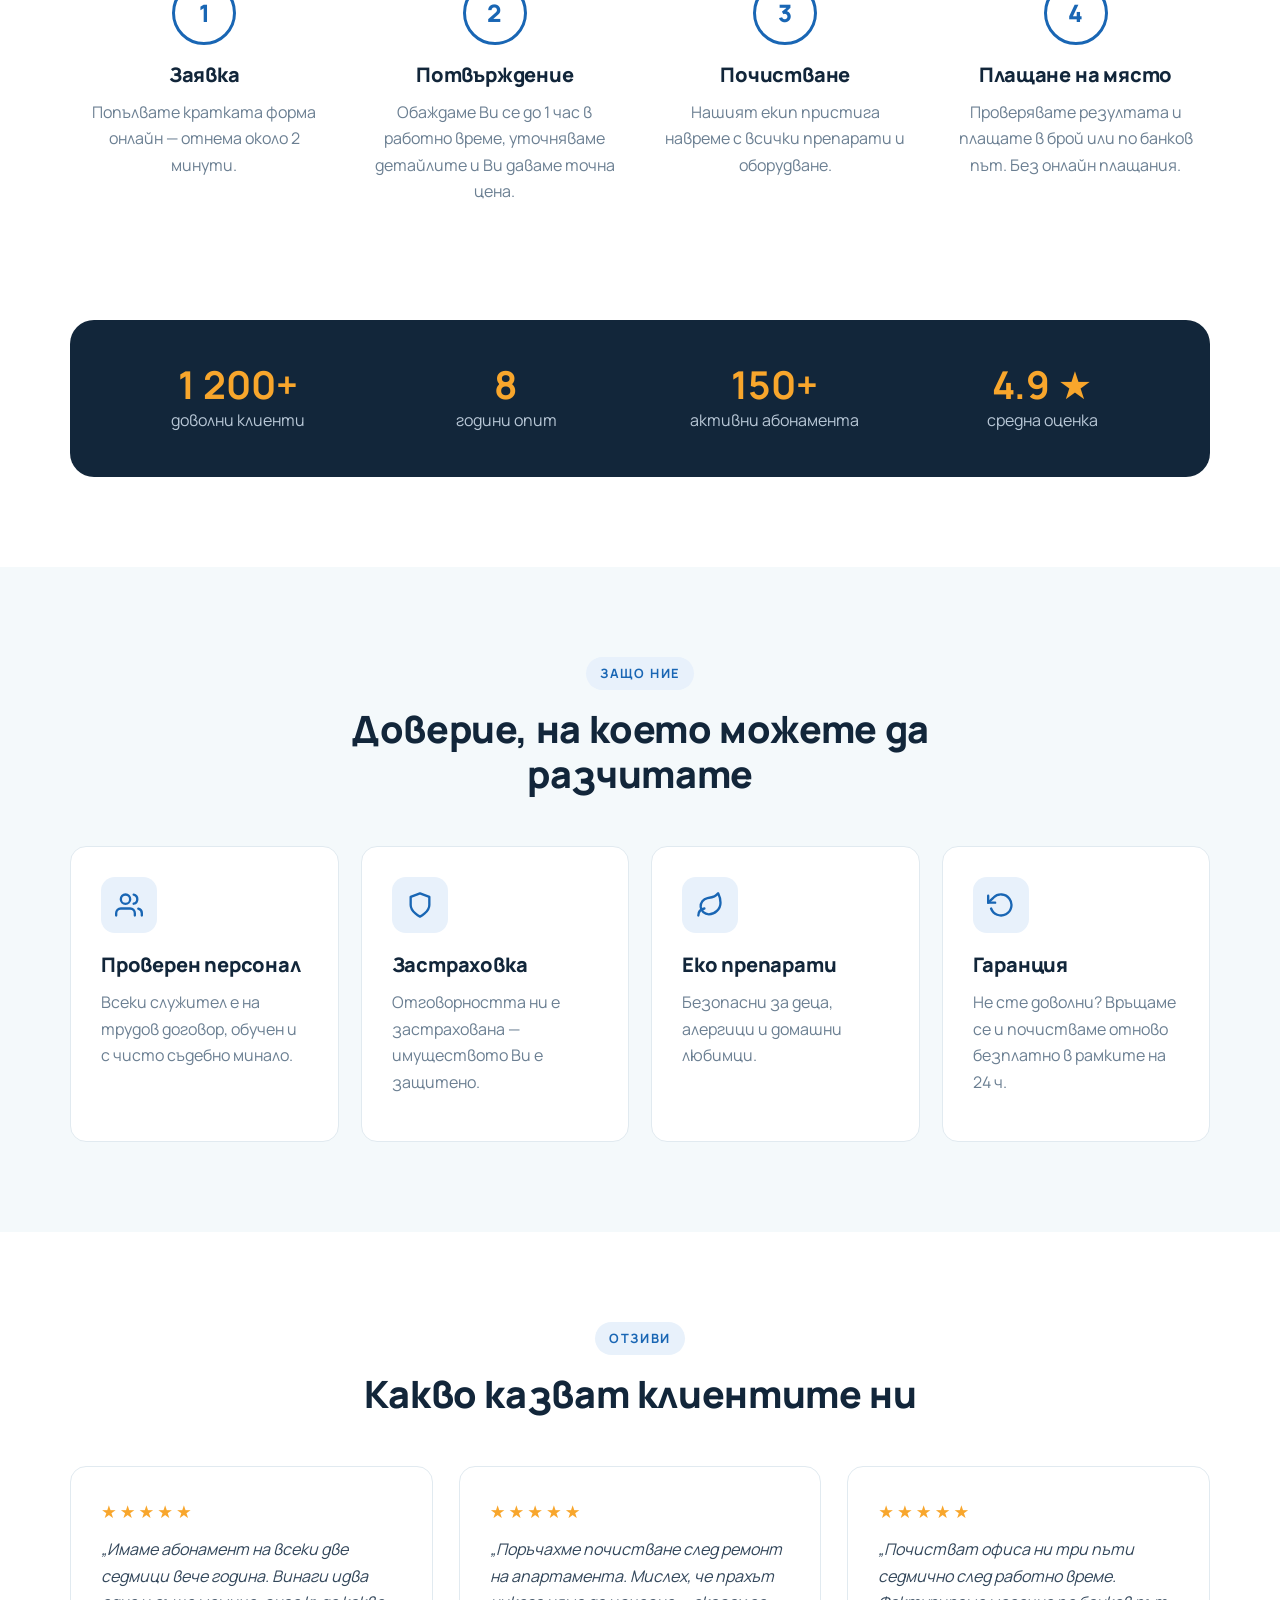
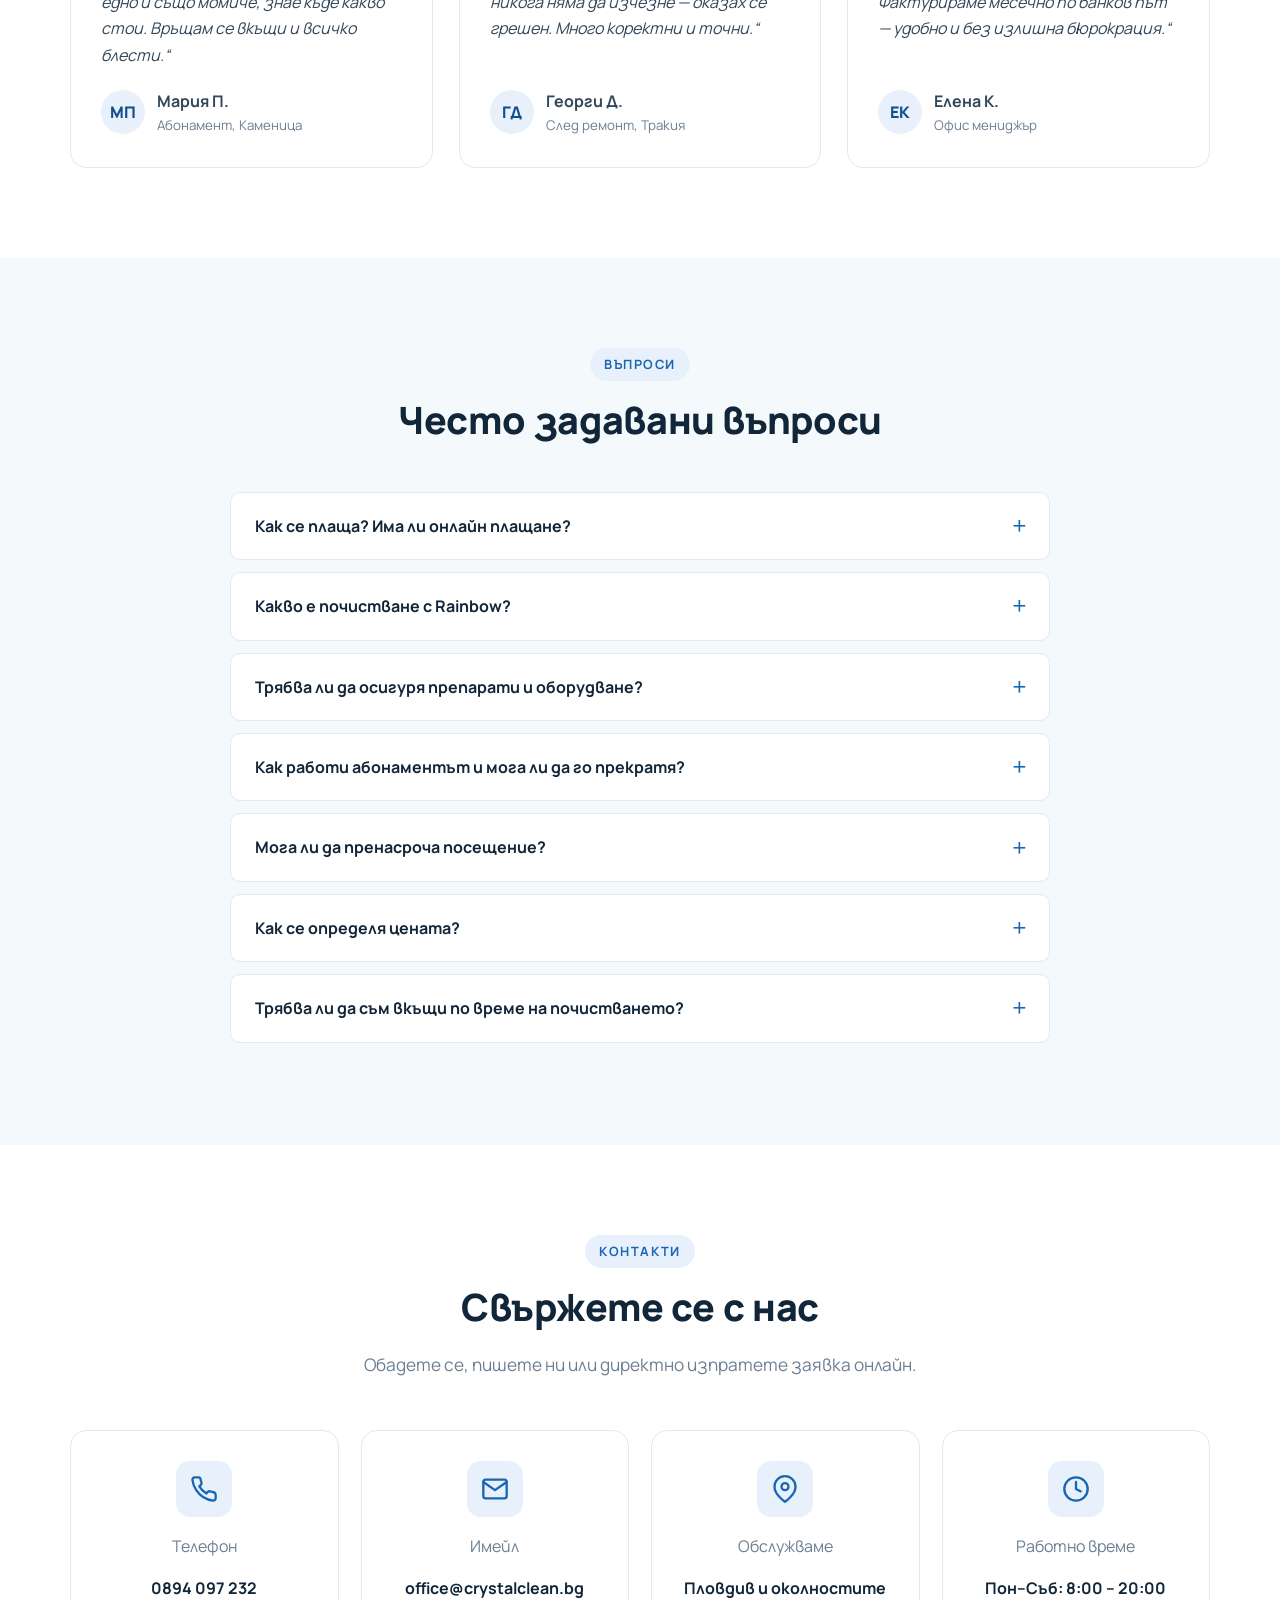
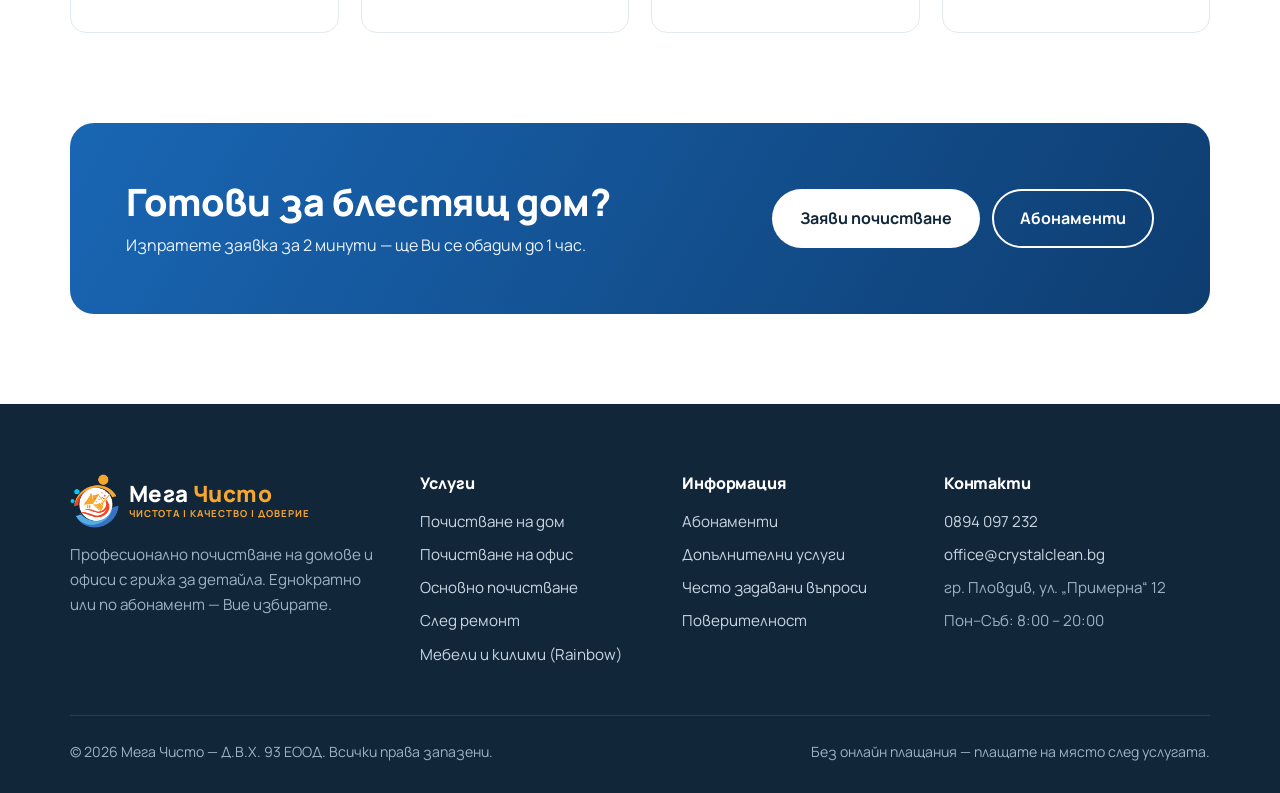
==== commit 3ebc395b: "Марка „Мега Чисто“ (юридическо лице Д.В.Х. 93 ЕООД) Co-Authored-By: Claude Opus 5.5 <noreply@anthrop" ====
--- a/index.html
+++ b/index.html
@@ -3,7 +3,7 @@
 <head>
   <meta charset="utf-8">
   <meta name="viewport" content="width=device-width, initial-scale=1">
-  <title>Д.В.Х. 93 — професионално почистване на домове и офиси в Пловдив</title>
+  <title>Мега Чисто — професионално почистване на домове и офиси в Пловдив</title>
   <meta name="description" content="Професионално почистване на домове и офиси в Пловдив. Пране на мебели и килими с Rainbow. Еднократно или по абонамент с до 20% отстъпка. Безплатен оглед и оферта. Плащане на място.">
   <link rel="icon" href="img/favicon-64.png" type="image/png">
   <link rel="apple-touch-icon" href="img/apple-touch-icon.png">
--- a/css/style.css
+++ b/css/style.css
@@ -1,5 +1,5 @@
 /* ==========================================================
-   Д.В.Х. 93 — основни стилове
+   Мега Чисто — основни стилове
    ========================================================== */
 
 :root {
@@ -768,3 +768,4 @@
 .logo-name { color: var(--primary); font-weight: 800; font-size: 1.4rem; letter-spacing: 0.02em; }
 .logo-tag { color: var(--accent); font-weight: 700; font-size: 0.6rem; letter-spacing: 0.1em; text-transform: uppercase; margin-top: 2px; }
 .site-footer .logo-name { color: #fff; }
+.logo-accent { color: var(--accent); }
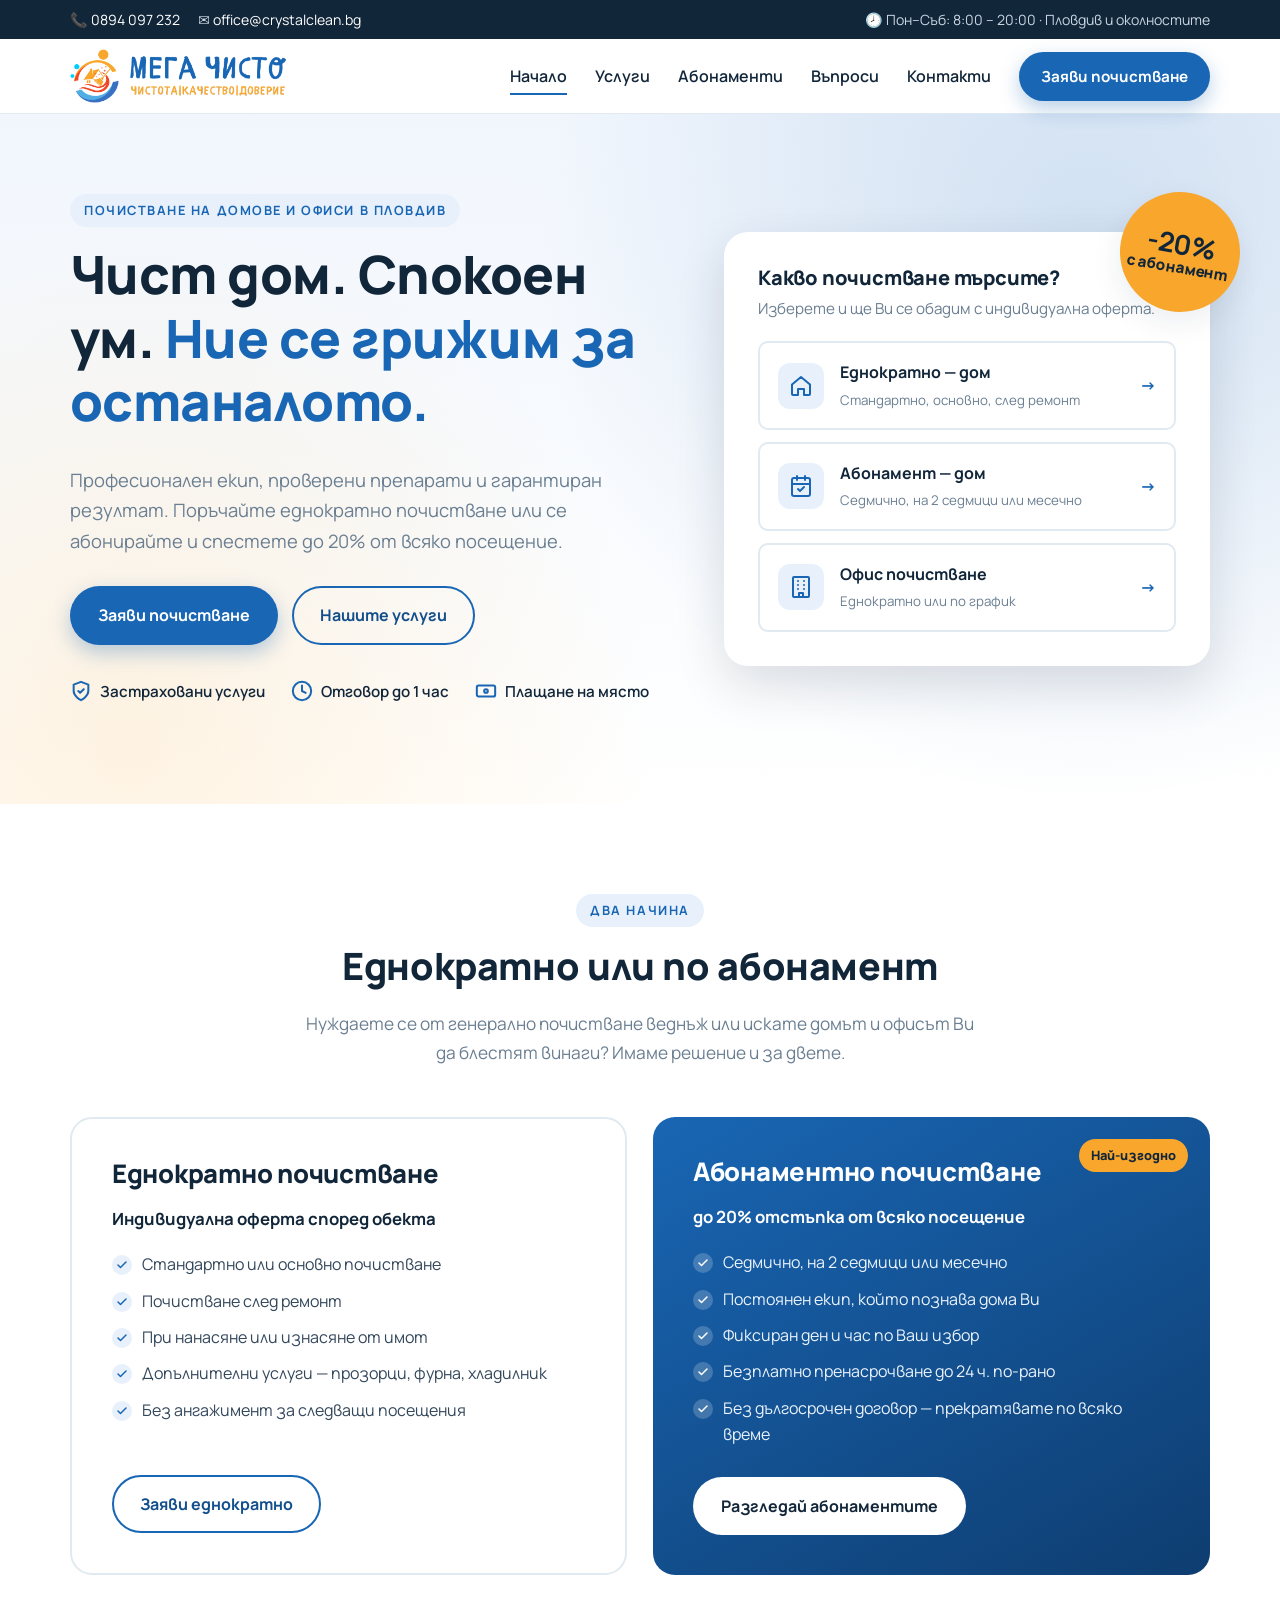
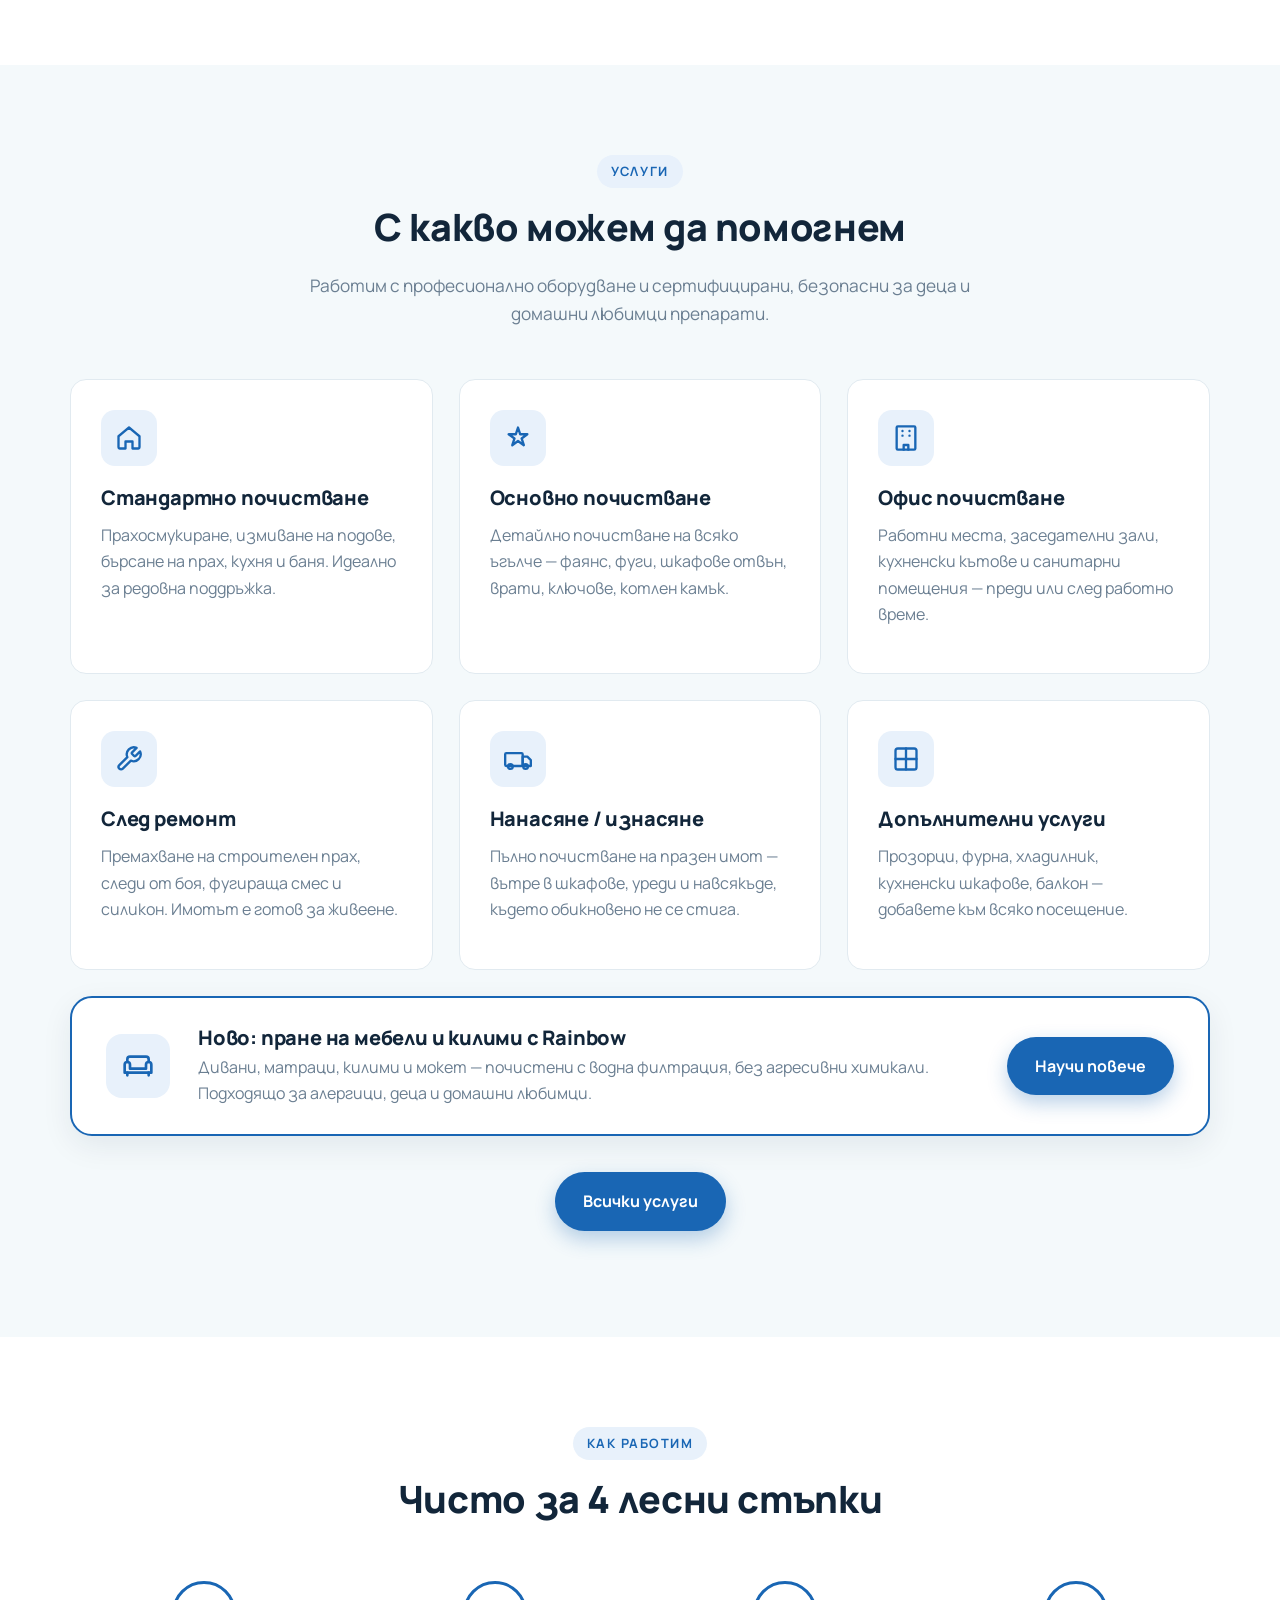
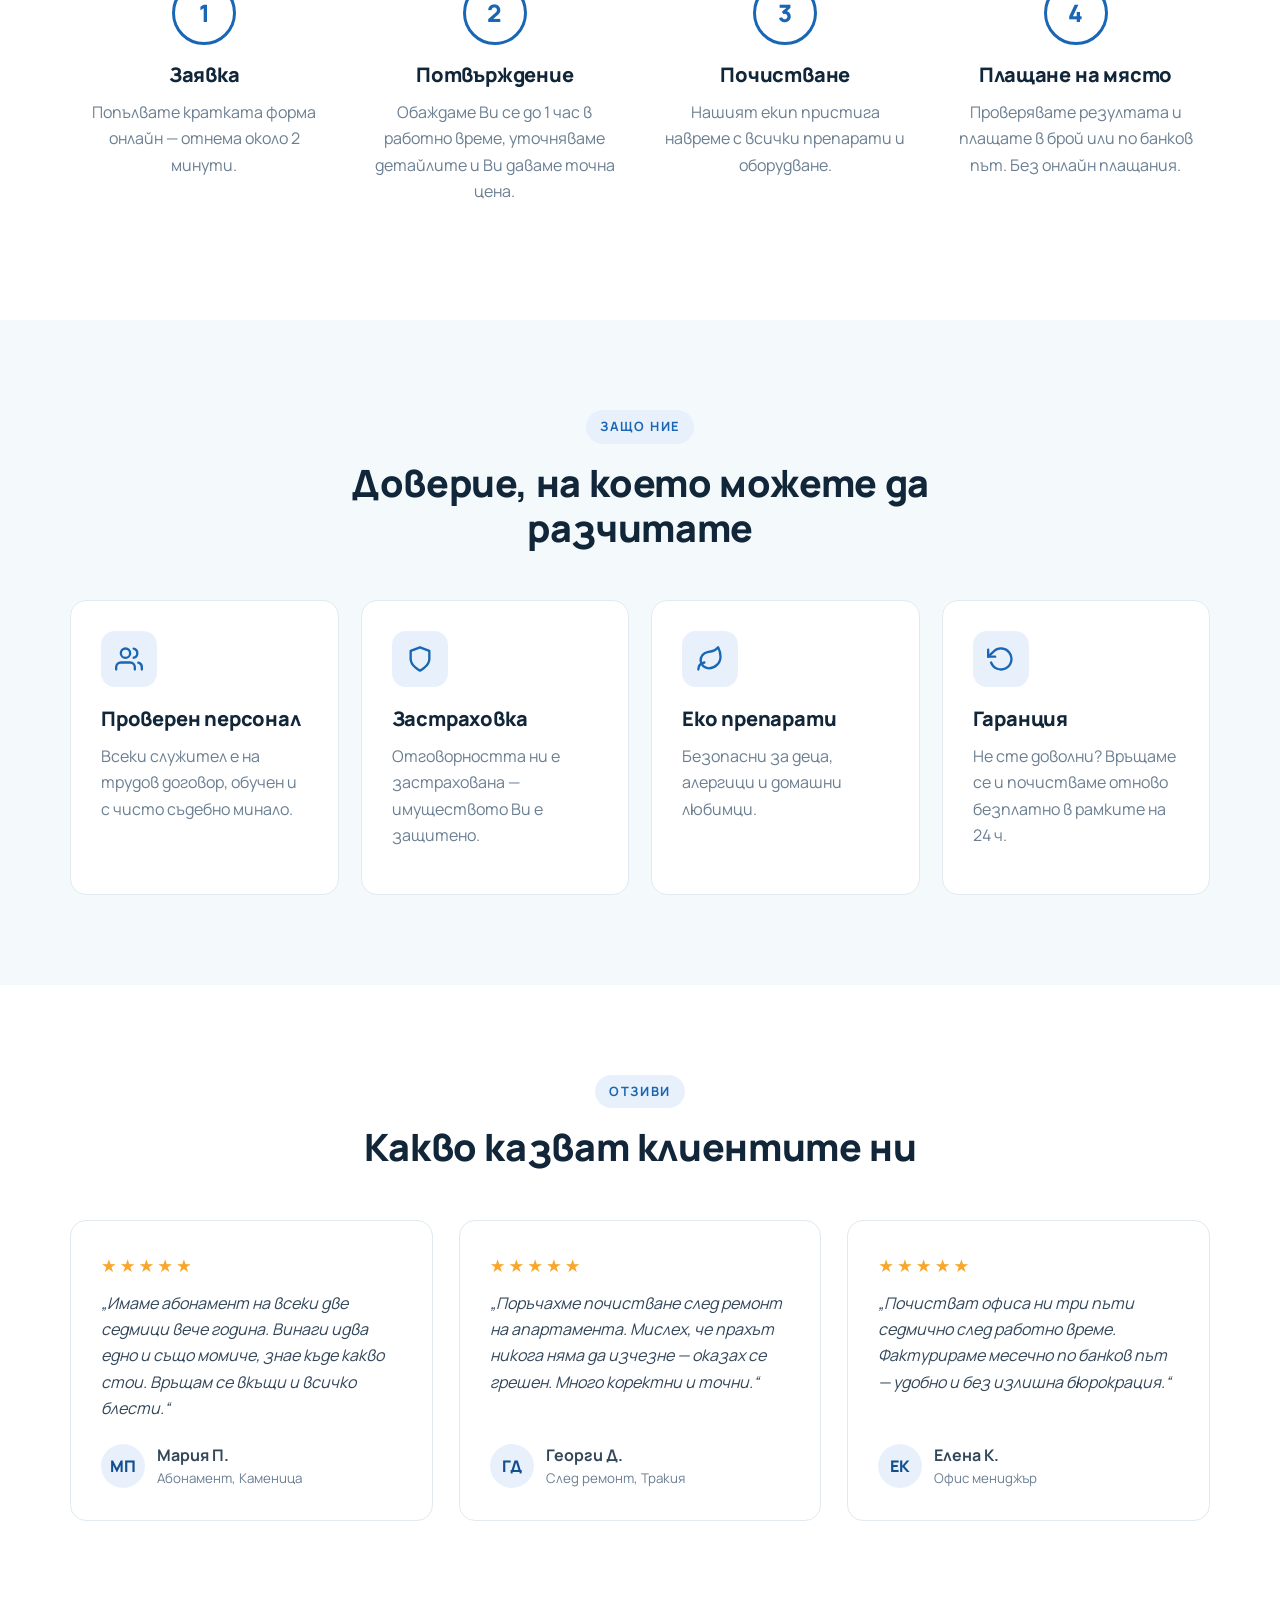
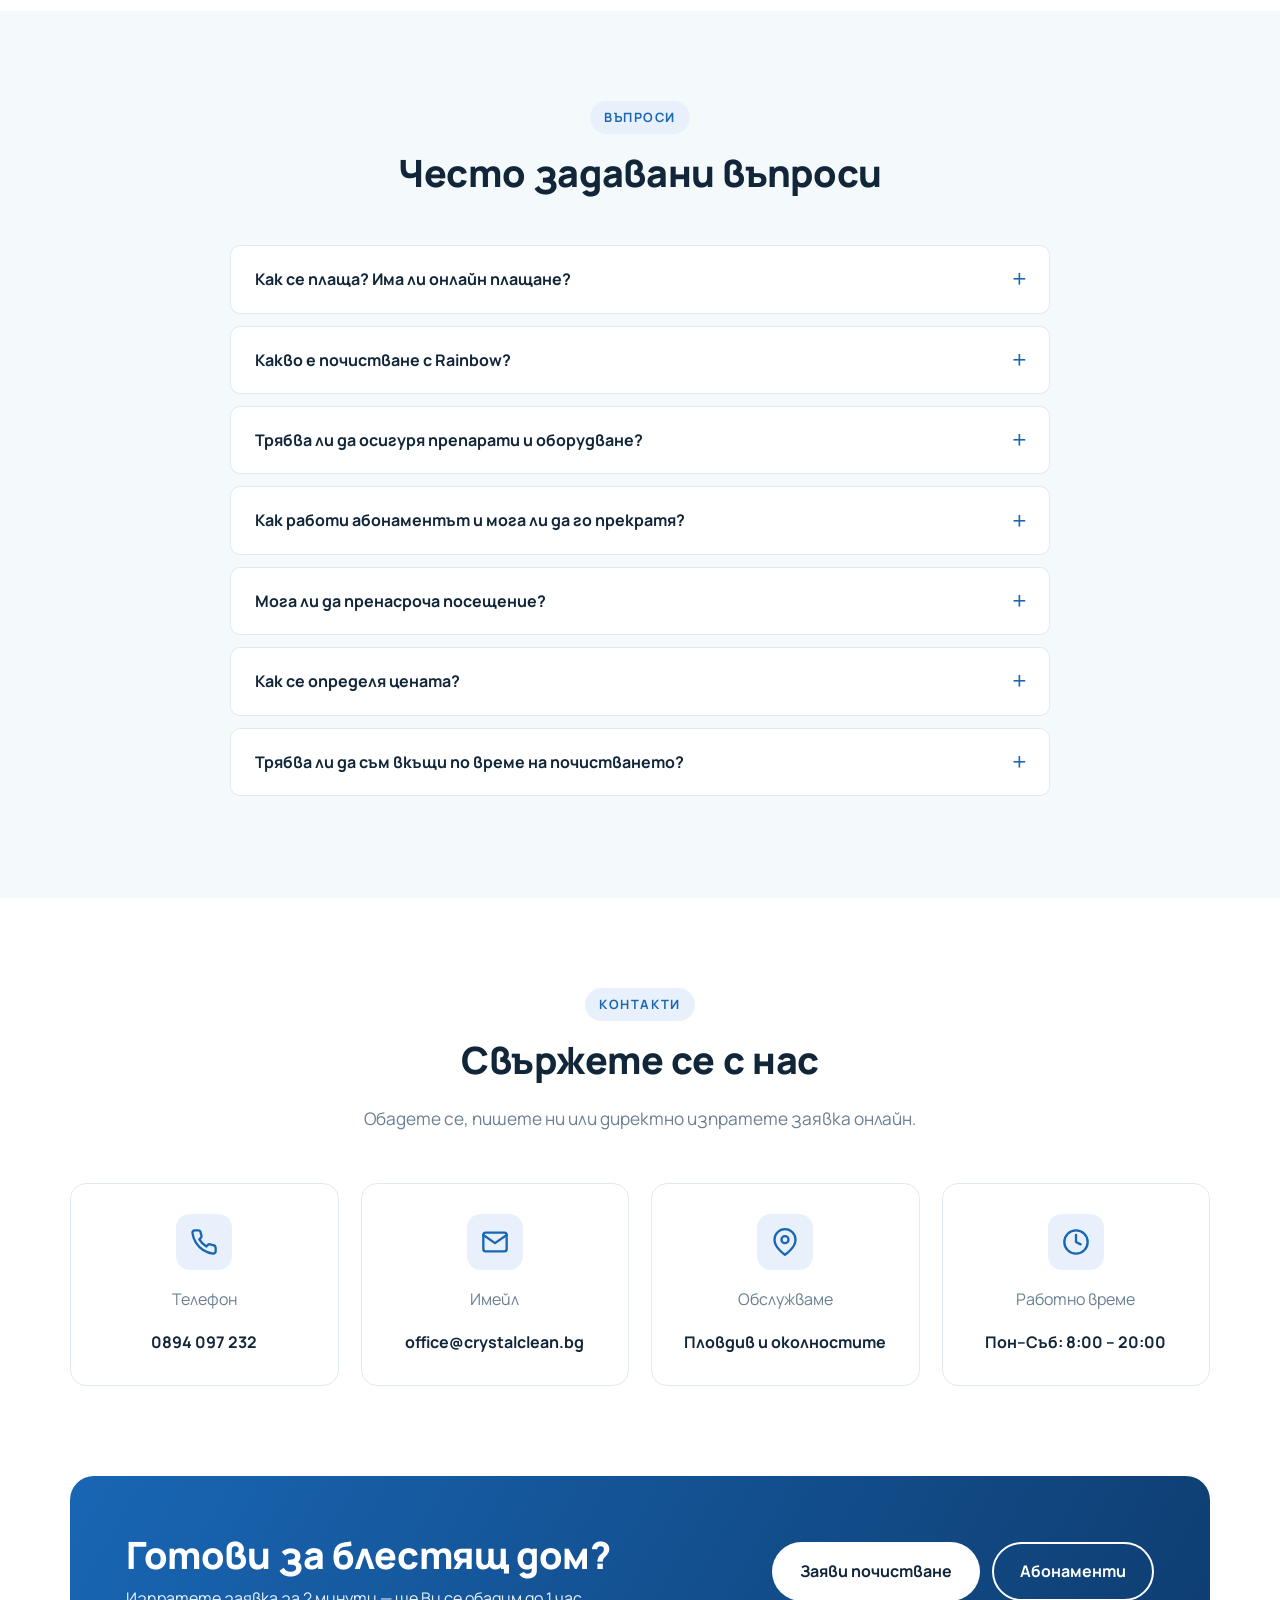
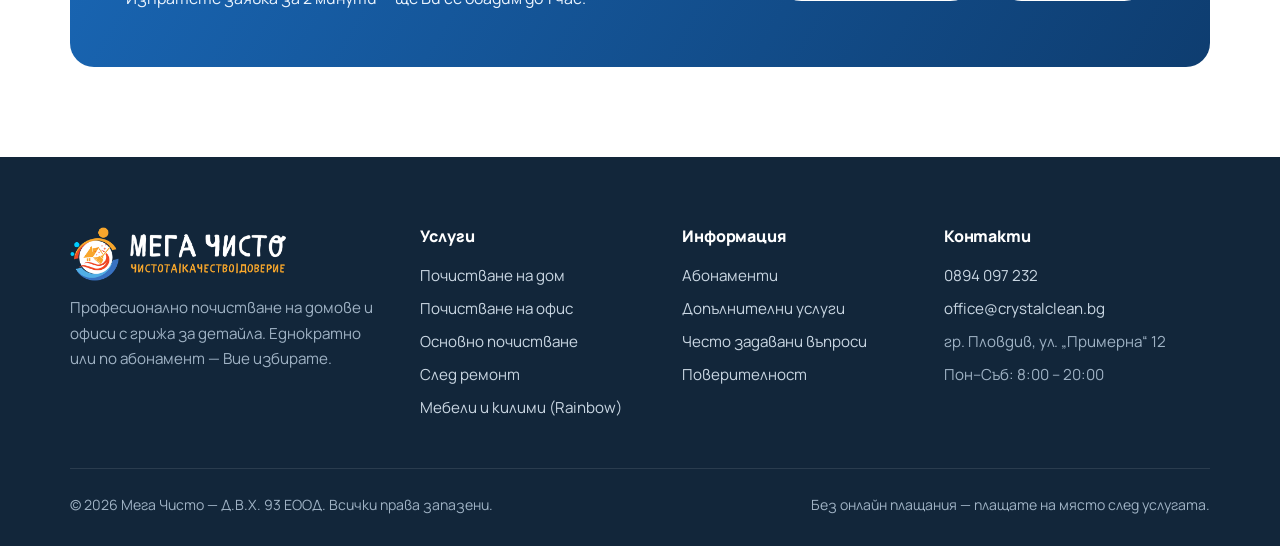
==== commit 499c780b: "Премахната статистиката от началната страница Co-Authored-By: Claude Opus 5.5 <noreply@anthropic.com" ====
--- a/index.html
+++ b/index.html
@@ -165,18 +165,6 @@
       </div>
     </section>
 
-    <!-- СТАТИСТИКА -->
-    <section class="section" style="padding-top:0">
-      <div class="container">
-        <div class="stats reveal">
-          <div><strong>1 200+</strong><span>доволни клиенти</span></div>
-          <div><strong>8</strong><span>години опит</span></div>
-          <div><strong>150+</strong><span>активни абонамента</span></div>
-          <div><strong>4.9 ★</strong><span>средна оценка</span></div>
-        </div>
-      </div>
-    </section>
-
     <!-- ЗАЩО НИЕ -->
     <section class="section section-soft">
       <div class="container">
--- a/css/style.css
+++ b/css/style.css
@@ -763,9 +763,6 @@
 }
 
 /* ---------- Лого ---------- */
-.logo img { height: 54px; width: auto; }
-.logo-text { display: flex; flex-direction: column; line-height: 1.1; }
-.logo-name { color: var(--primary); font-weight: 800; font-size: 1.4rem; letter-spacing: 0.02em; }
-.logo-tag { color: var(--accent); font-weight: 700; font-size: 0.6rem; letter-spacing: 0.1em; text-transform: uppercase; margin-top: 2px; }
-.site-footer .logo-name { color: #fff; }
-.logo-accent { color: var(--accent); }
+.logo .logo-mark { height: 54px; width: auto; }
+.logo .logo-word { height: 42px; width: auto; }
+@media (max-width: 380px) { .logo .logo-word { height: 34px; } }
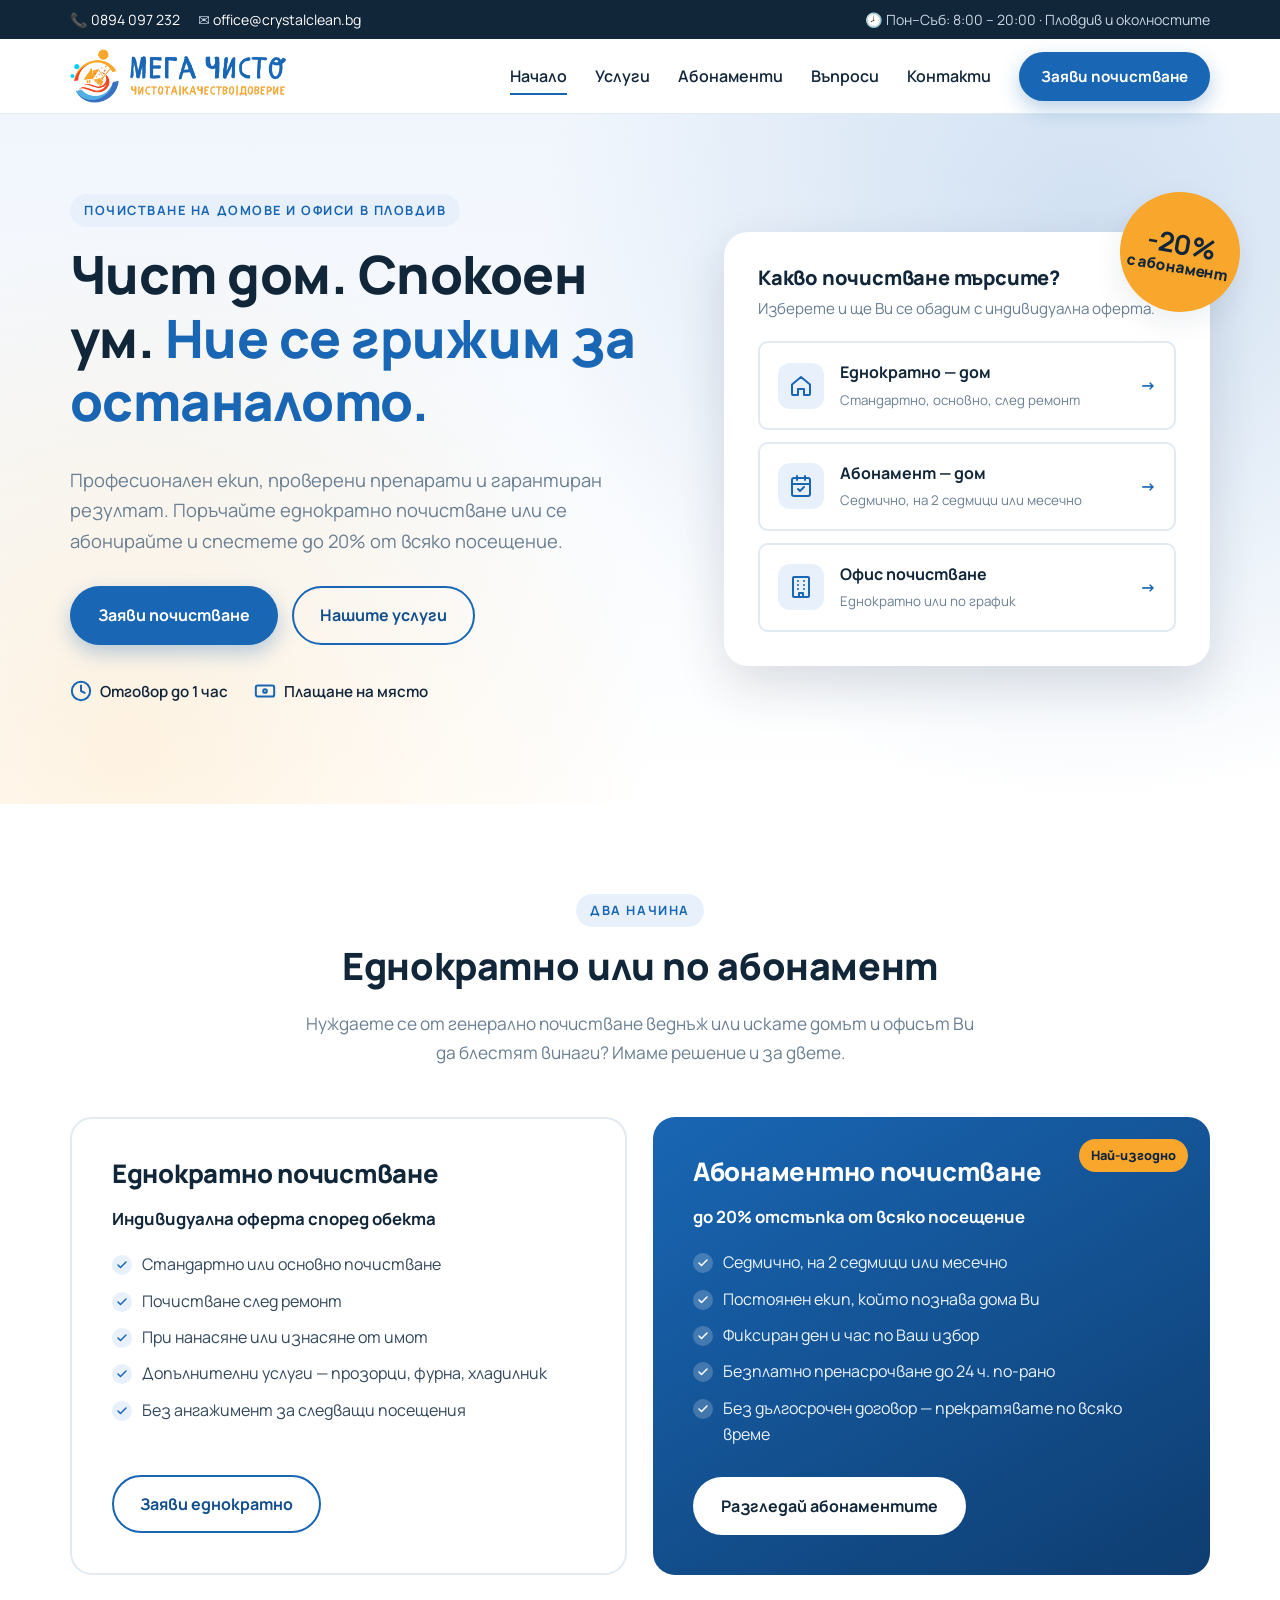
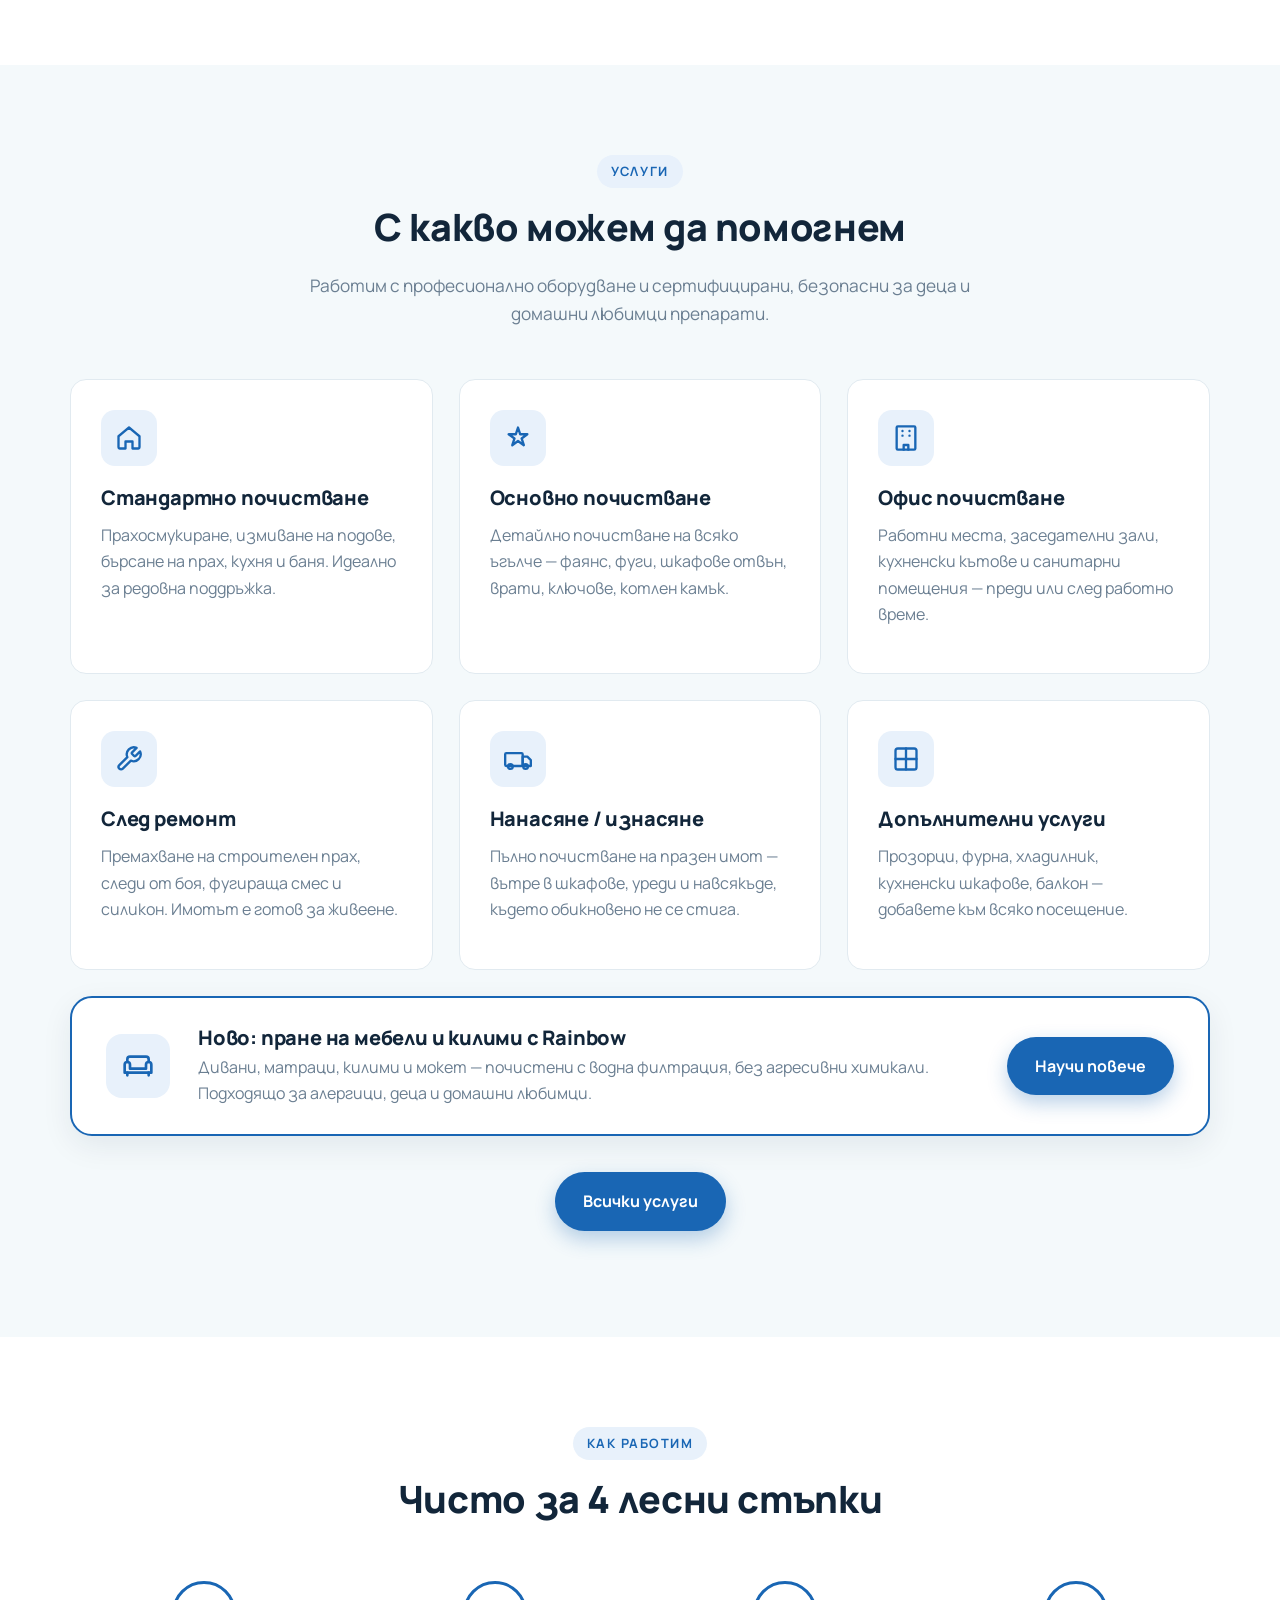
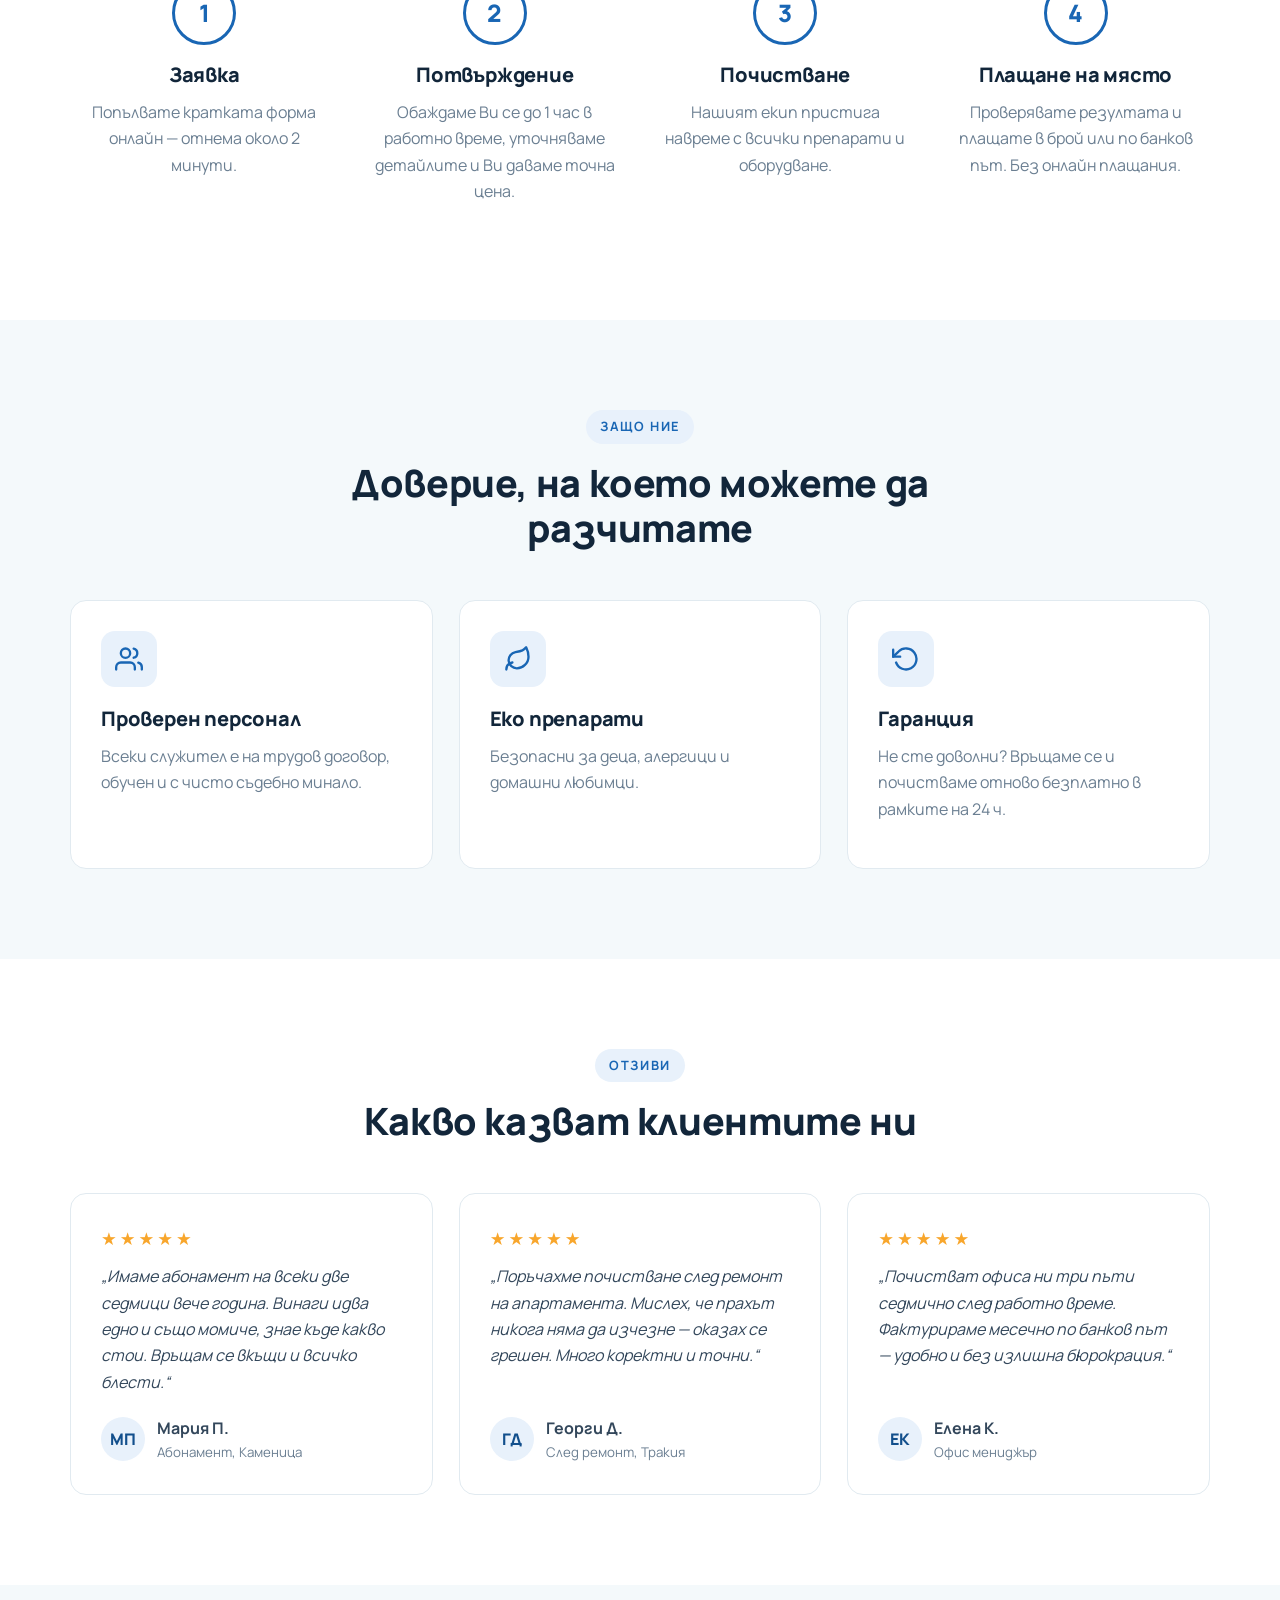
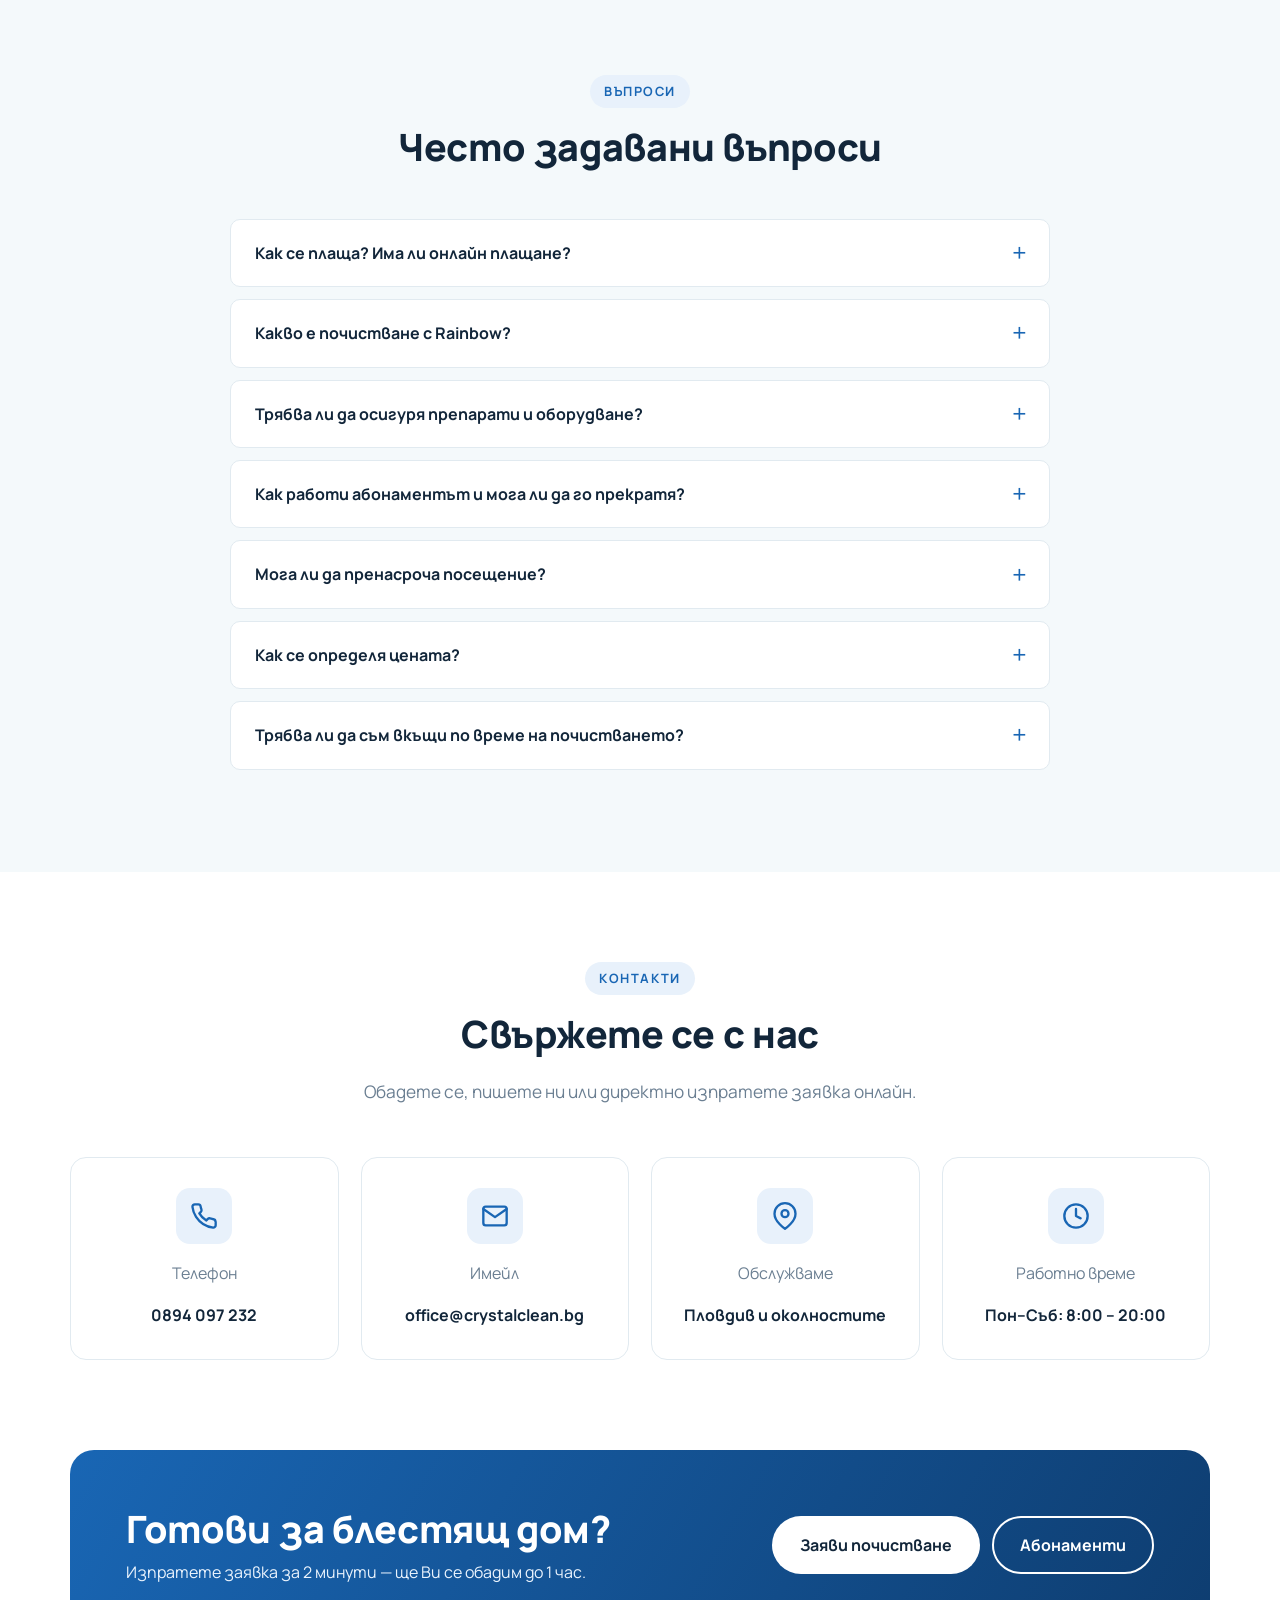
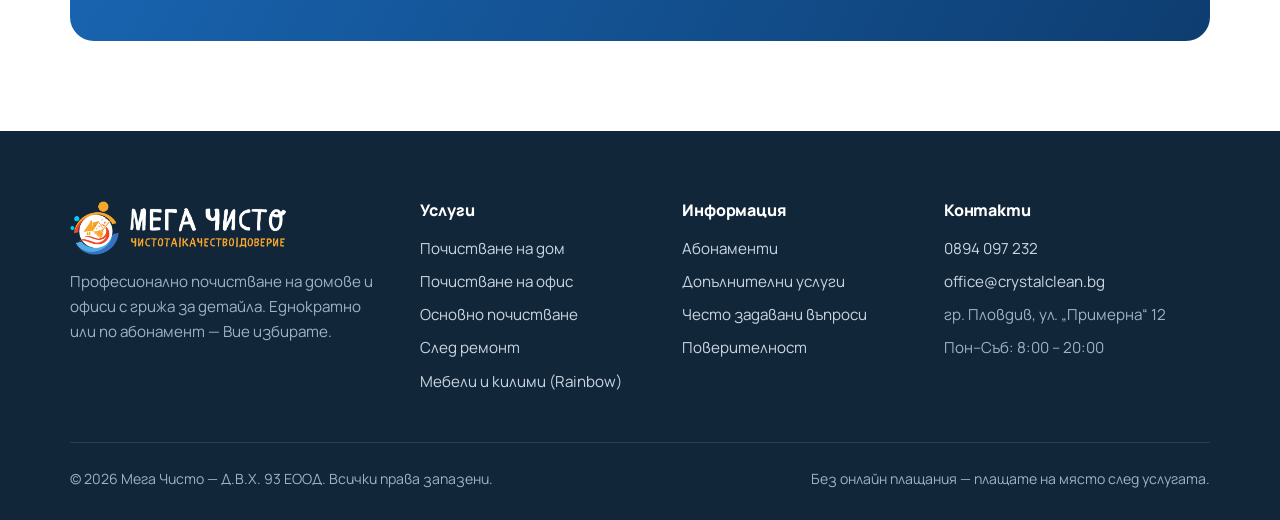
==== commit 6f930b50: "Премахнати споменаванията на застраховка Co-Authored-By: Claude Opus 5.5 <noreply@anthropic.com>" ====
--- a/index.html
+++ b/index.html
@@ -28,7 +28,6 @@
             <a href="uslugi.html" class="btn btn-outline">Нашите услуги</a>
           </div>
           <div class="hero-badges">
-            <div><svg viewBox="0 0 24 24" fill="none" stroke="currentColor" stroke-width="2.2" stroke-linecap="round" stroke-linejoin="round"><path d="M12 22s8-4 8-10V5l-8-3-8 3v7c0 6 8 10 8 10z"/><polyline points="9 12 11 14 15 10"/></svg>Застраховани услуги</div>
             <div><svg viewBox="0 0 24 24" fill="none" stroke="currentColor" stroke-width="2.2" stroke-linecap="round" stroke-linejoin="round"><circle cx="12" cy="12" r="10"/><polyline points="12 6 12 12 16 14"/></svg>Отговор до 1 час</div>
             <div><svg viewBox="0 0 24 24" fill="none" stroke="currentColor" stroke-width="2.2" stroke-linecap="round" stroke-linejoin="round"><rect x="2" y="6" width="20" height="12" rx="2"/><circle cx="12" cy="12" r="2"/></svg>Плащане на място</div>
           </div>
@@ -172,9 +171,8 @@
           <span class="eyebrow">Защо ние</span>
           <h2>Доверие, на което можете да разчитате</h2>
         </div>
-        <div class="grid-4">
+        <div class="grid-3">
           <div class="card reveal"><div class="icon"><svg viewBox="0 0 24 24" fill="none" stroke="currentColor" stroke-width="2" stroke-linecap="round" stroke-linejoin="round"><path d="M17 21v-2a4 4 0 0 0-4-4H5a4 4 0 0 0-4 4v2"/><circle cx="9" cy="7" r="4"/><path d="M23 21v-2a4 4 0 0 0-3-3.9"/><path d="M16 3.1a4 4 0 0 1 0 7.8"/></svg></div><h3>Проверен персонал</h3><p>Всеки служител е на трудов договор, обучен и с чисто съдебно минало.</p></div>
-          <div class="card reveal"><div class="icon"><svg viewBox="0 0 24 24" fill="none" stroke="currentColor" stroke-width="2" stroke-linecap="round" stroke-linejoin="round"><path d="M12 22s8-4 8-10V5l-8-3-8 3v7c0 6 8 10 8 10z"/></svg></div><h3>Застраховка</h3><p>Отговорността ни е застрахована — имуществото Ви е защитено.</p></div>
           <div class="card reveal"><div class="icon"><svg viewBox="0 0 24 24" fill="none" stroke="currentColor" stroke-width="2" stroke-linecap="round" stroke-linejoin="round"><path d="M11 20A7 7 0 0 1 9.8 6.1C15.5 5 17 4.5 19 2c1 2 2 4.2 2 8 0 5.5-4.8 10-10 10z"/><path d="M2 21c0-3 1.9-5.4 5.2-6"/></svg></div><h3>Еко препарати</h3><p>Безопасни за деца, алергици и домашни любимци.</p></div>
           <div class="card reveal"><div class="icon"><svg viewBox="0 0 24 24" fill="none" stroke="currentColor" stroke-width="2" stroke-linecap="round" stroke-linejoin="round"><polyline points="1 4 1 10 7 10"/><path d="M3.5 15a9 9 0 1 0 2.1-9.4L1 10"/></svg></div><h3>Гаранция</h3><p>Не сте доволни? Връщаме се и почистваме отново безплатно в рамките на 24 ч.</p></div>
         </div>
@@ -242,7 +240,7 @@
           </details>
           <details>
             <summary>Трябва ли да съм вкъщи по време на почистването?</summary>
-            <p>Не е задължително. Много от абонатите ни оставят ключ или код за достъп. Служителите ни са проверени, а отговорността ни е застрахована.</p>
+            <p>Не е задължително. Много от абонатите ни оставят ключ или код за достъп. Служителите ни са проверени и на трудов договор.</p>
           </details>
         </div>
       </div>
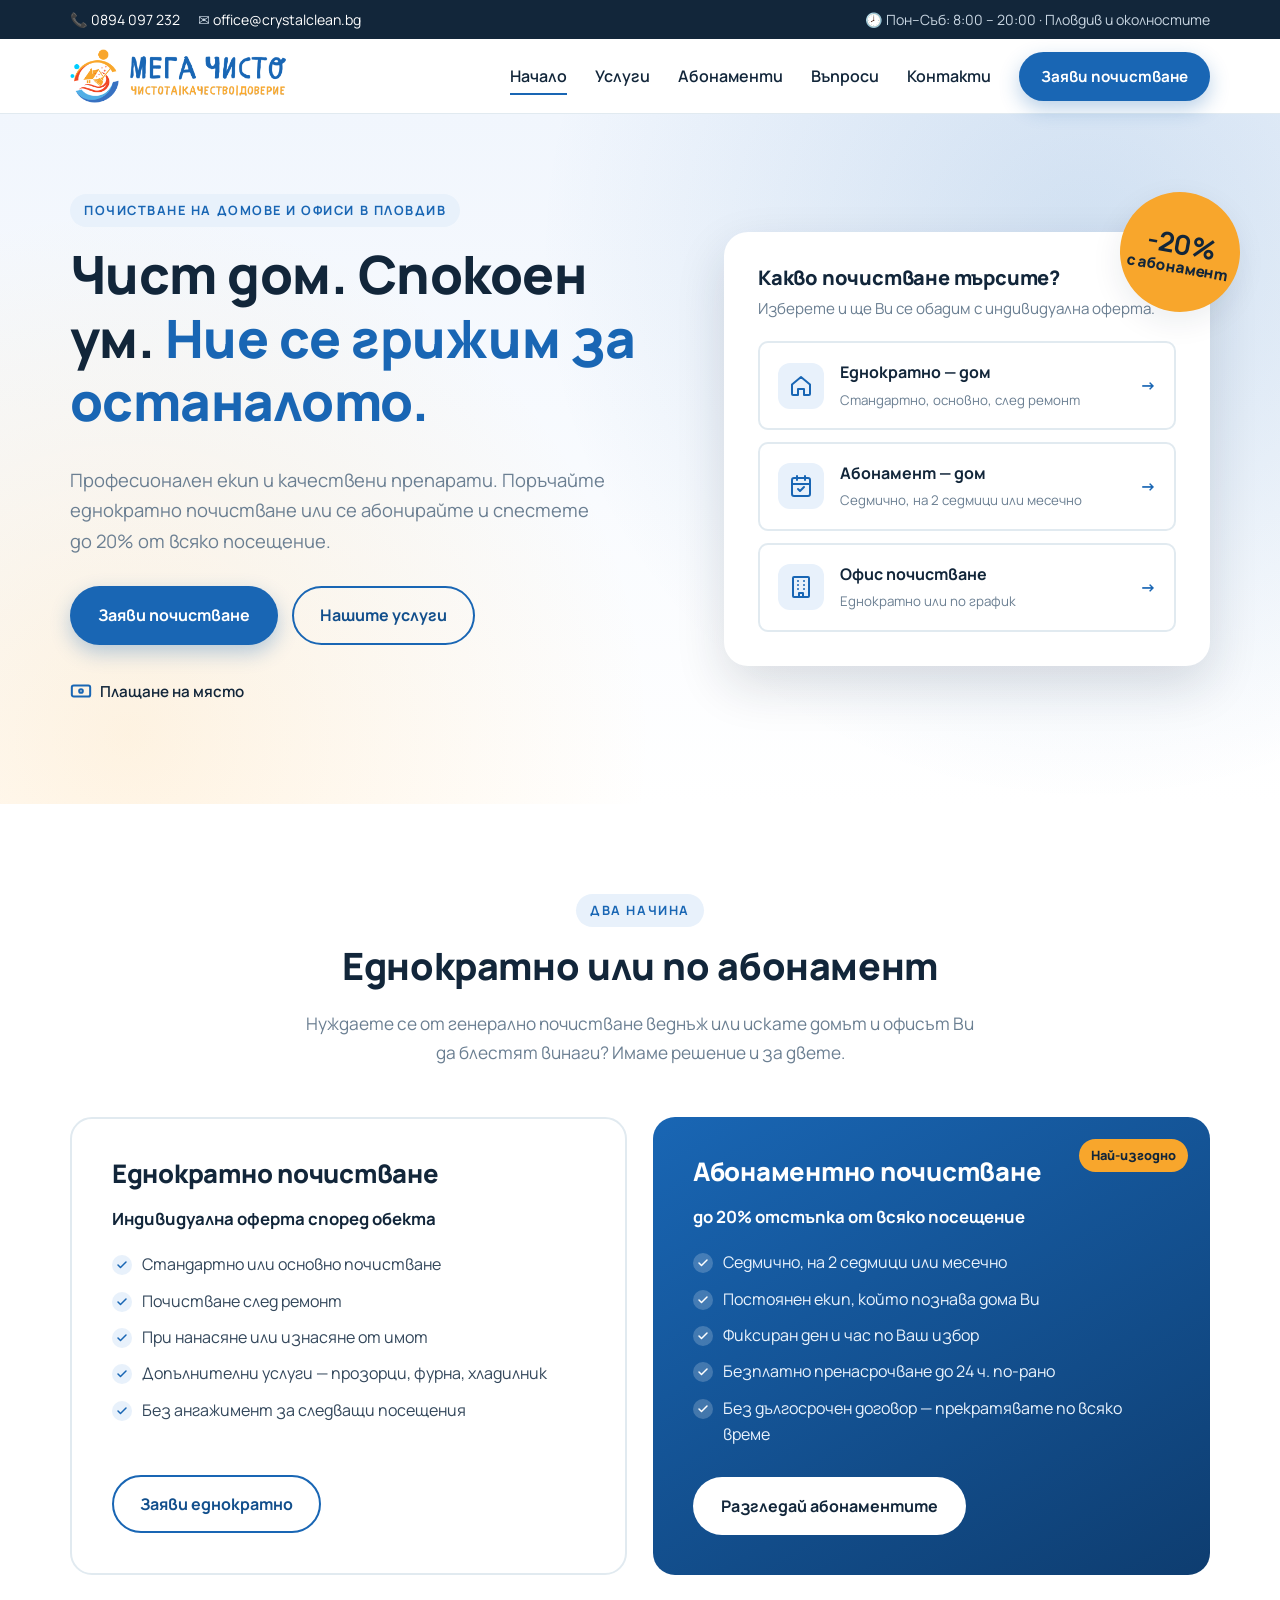
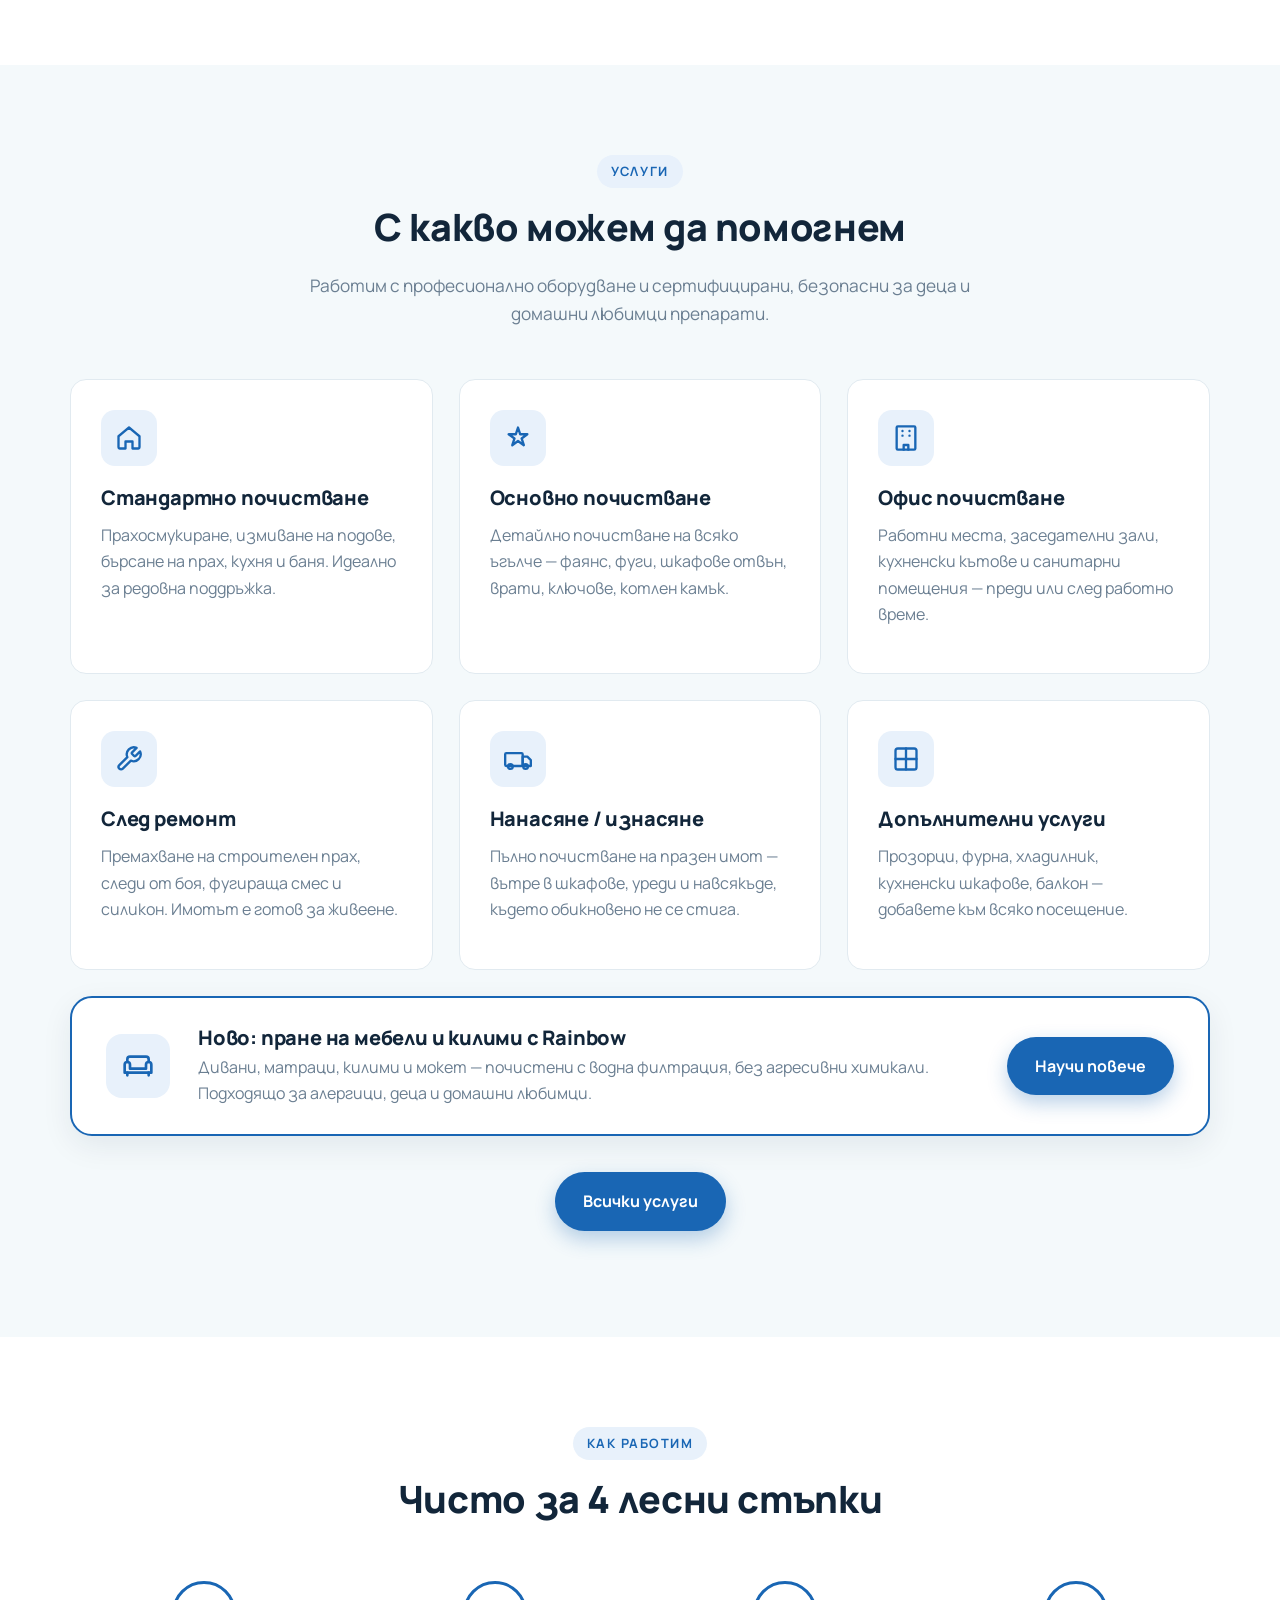
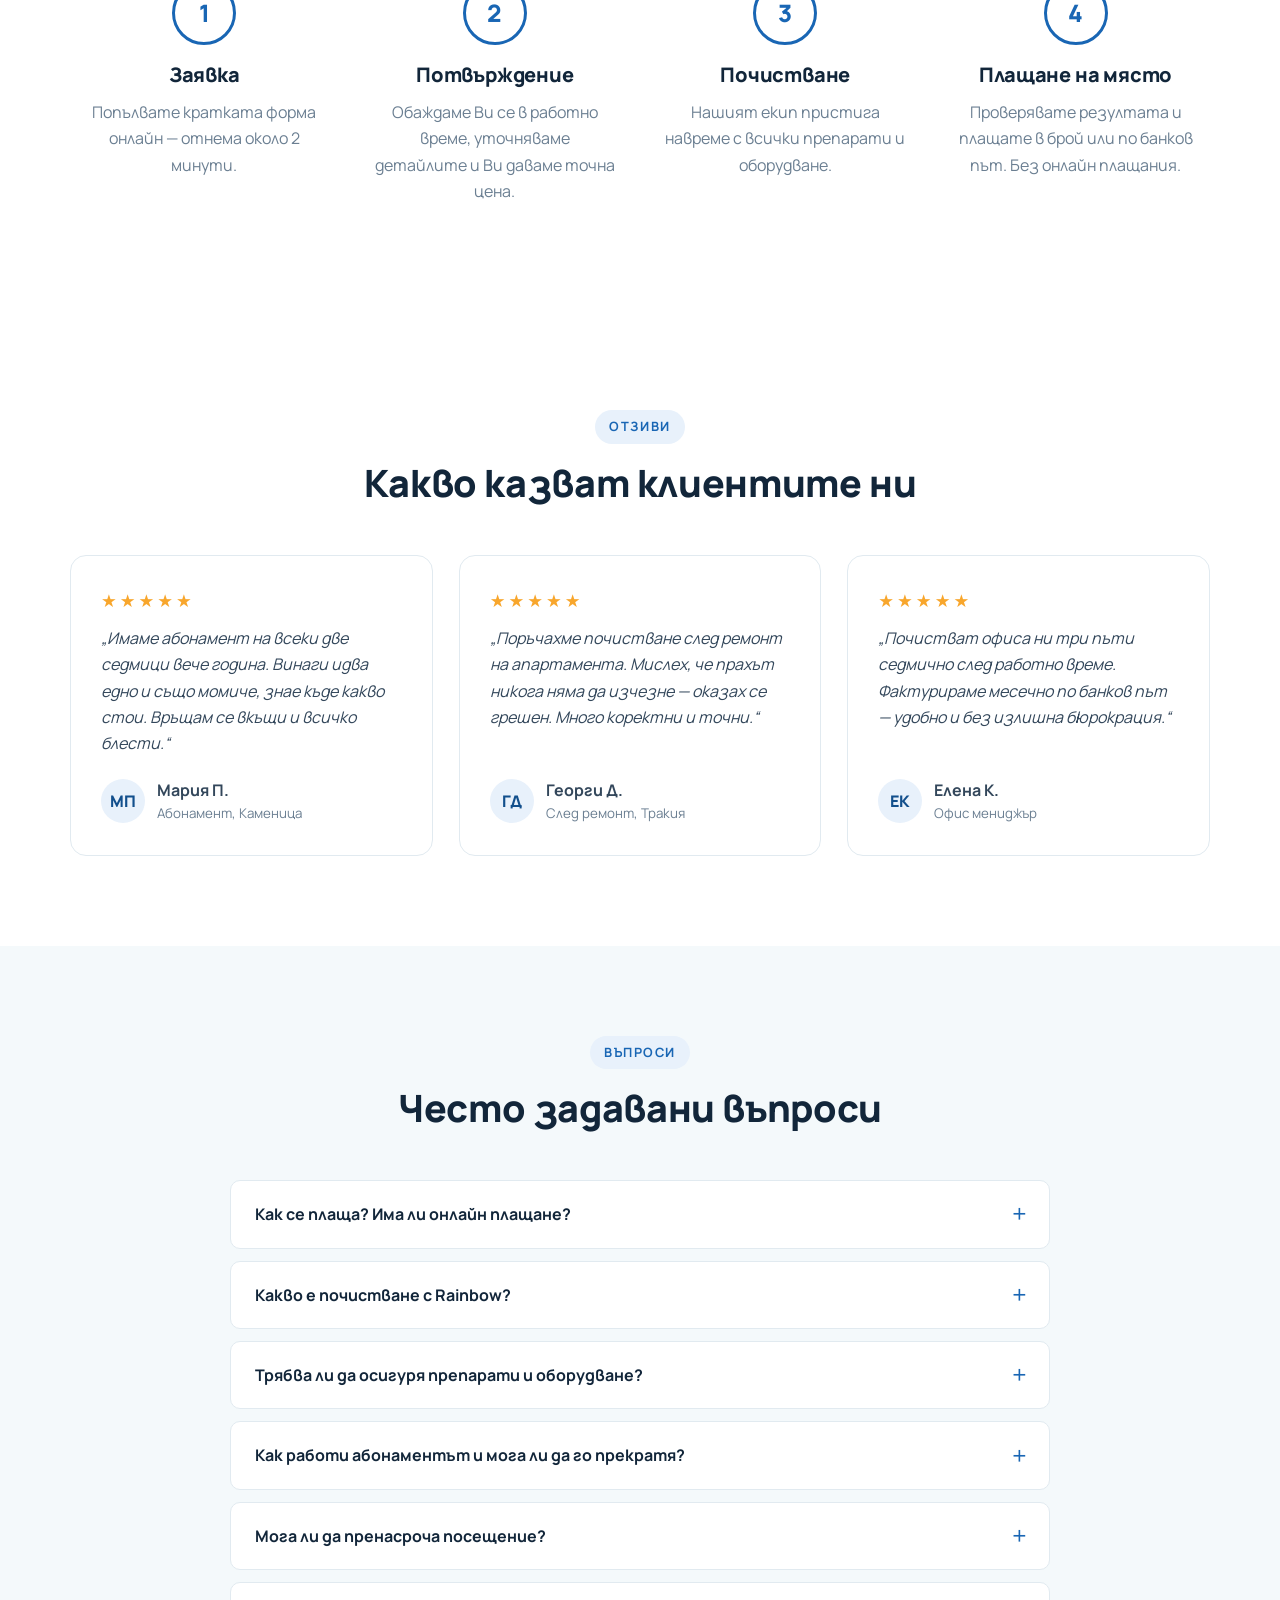
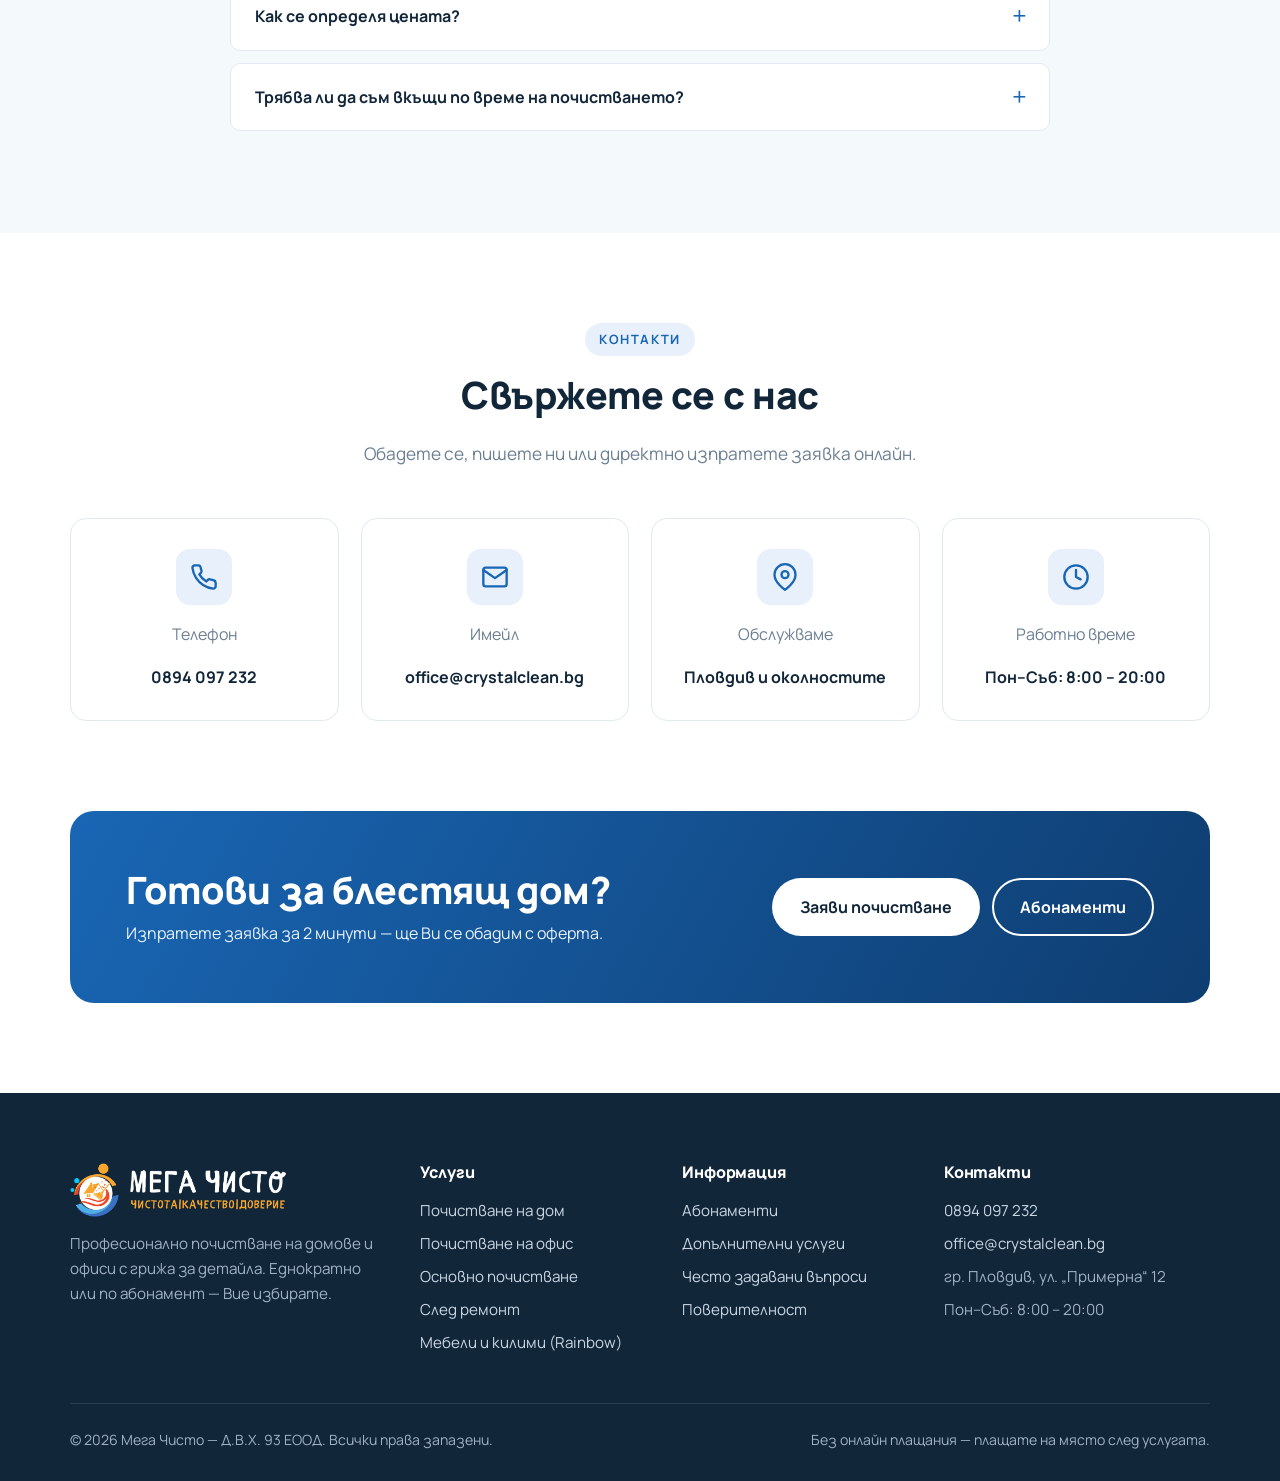
==== commit 119ab103: "Премахнати твърдения: проверен персонал, гаранция, отговор до 1 час Co-Authored-By: Claude Opus 5.5 " ====
--- a/index.html
+++ b/index.html
@@ -22,13 +22,12 @@
         <div>
           <span class="eyebrow">Почистване на домове и офиси в Пловдив</span>
           <h1>Чист дом. Спокоен ум. <span>Ние се грижим за останалото.</span></h1>
-          <p class="hero-lead">Професионален екип, проверени препарати и гарантиран резултат. Поръчайте еднократно почистване или се абонирайте и спестете до 20% от всяко посещение.</p>
+          <p class="hero-lead">Професионален екип и качествени препарати. Поръчайте еднократно почистване или се абонирайте и спестете до 20% от всяко посещение.</p>
           <div class="hero-actions">
             <a href="zayavka.html" class="btn btn-primary">Заяви почистване</a>
             <a href="uslugi.html" class="btn btn-outline">Нашите услуги</a>
           </div>
           <div class="hero-badges">
-            <div><svg viewBox="0 0 24 24" fill="none" stroke="currentColor" stroke-width="2.2" stroke-linecap="round" stroke-linejoin="round"><circle cx="12" cy="12" r="10"/><polyline points="12 6 12 12 16 14"/></svg>Отговор до 1 час</div>
             <div><svg viewBox="0 0 24 24" fill="none" stroke="currentColor" stroke-width="2.2" stroke-linecap="round" stroke-linejoin="round"><rect x="2" y="6" width="20" height="12" rx="2"/><circle cx="12" cy="12" r="2"/></svg>Плащане на място</div>
           </div>
         </div>
@@ -157,24 +156,9 @@
         </div>
         <div class="grid-4 steps">
           <div class="step reveal"><div class="step-num">1</div><h3>Заявка</h3><p>Попълвате кратката форма онлайн — отнема около 2 минути.</p></div>
-          <div class="step reveal"><div class="step-num">2</div><h3>Потвърждение</h3><p>Обаждаме Ви се до 1 час в работно време, уточняваме детайлите и Ви даваме точна цена.</p></div>
+          <div class="step reveal"><div class="step-num">2</div><h3>Потвърждение</h3><p>Обаждаме Ви се в работно време, уточняваме детайлите и Ви даваме точна цена.</p></div>
           <div class="step reveal"><div class="step-num">3</div><h3>Почистване</h3><p>Нашият екип пристига навреме с всички препарати и оборудване.</p></div>
           <div class="step reveal"><div class="step-num">4</div><h3>Плащане на място</h3><p>Проверявате резултата и плащате в брой или по банков път. Без онлайн плащания.</p></div>
-        </div>
-      </div>
-    </section>
-
-    <!-- ЗАЩО НИЕ -->
-    <section class="section section-soft">
-      <div class="container">
-        <div class="section-head reveal">
-          <span class="eyebrow">Защо ние</span>
-          <h2>Доверие, на което можете да разчитате</h2>
-        </div>
-        <div class="grid-3">
-          <div class="card reveal"><div class="icon"><svg viewBox="0 0 24 24" fill="none" stroke="currentColor" stroke-width="2" stroke-linecap="round" stroke-linejoin="round"><path d="M17 21v-2a4 4 0 0 0-4-4H5a4 4 0 0 0-4 4v2"/><circle cx="9" cy="7" r="4"/><path d="M23 21v-2a4 4 0 0 0-3-3.9"/><path d="M16 3.1a4 4 0 0 1 0 7.8"/></svg></div><h3>Проверен персонал</h3><p>Всеки служител е на трудов договор, обучен и с чисто съдебно минало.</p></div>
-          <div class="card reveal"><div class="icon"><svg viewBox="0 0 24 24" fill="none" stroke="currentColor" stroke-width="2" stroke-linecap="round" stroke-linejoin="round"><path d="M11 20A7 7 0 0 1 9.8 6.1C15.5 5 17 4.5 19 2c1 2 2 4.2 2 8 0 5.5-4.8 10-10 10z"/><path d="M2 21c0-3 1.9-5.4 5.2-6"/></svg></div><h3>Еко препарати</h3><p>Безопасни за деца, алергици и домашни любимци.</p></div>
-          <div class="card reveal"><div class="icon"><svg viewBox="0 0 24 24" fill="none" stroke="currentColor" stroke-width="2" stroke-linecap="round" stroke-linejoin="round"><polyline points="1 4 1 10 7 10"/><path d="M3.5 15a9 9 0 1 0 2.1-9.4L1 10"/></svg></div><h3>Гаранция</h3><p>Не сте доволни? Връщаме се и почистваме отново безплатно в рамките на 24 ч.</p></div>
         </div>
       </div>
     </section>
@@ -240,7 +224,7 @@
           </details>
           <details>
             <summary>Трябва ли да съм вкъщи по време на почистването?</summary>
-            <p>Не е задължително. Много от абонатите ни оставят ключ или код за достъп. Служителите ни са проверени и на трудов договор.</p>
+            <p>Не е задължително. Много от абонатите ни оставят ключ или код за достъп.</p>
           </details>
         </div>
       </div>
@@ -281,7 +265,7 @@
         <div class="cta reveal">
           <div>
             <h2>Готови за блестящ дом?</h2>
-            <p>Изпратете заявка за 2 минути — ще Ви се обадим до 1 час.</p>
+            <p>Изпратете заявка за 2 минути — ще Ви се обадим с оферта.</p>
           </div>
           <div class="cta-actions">
             <a href="zayavka.html" class="btn btn-light">Заяви почистване</a>
